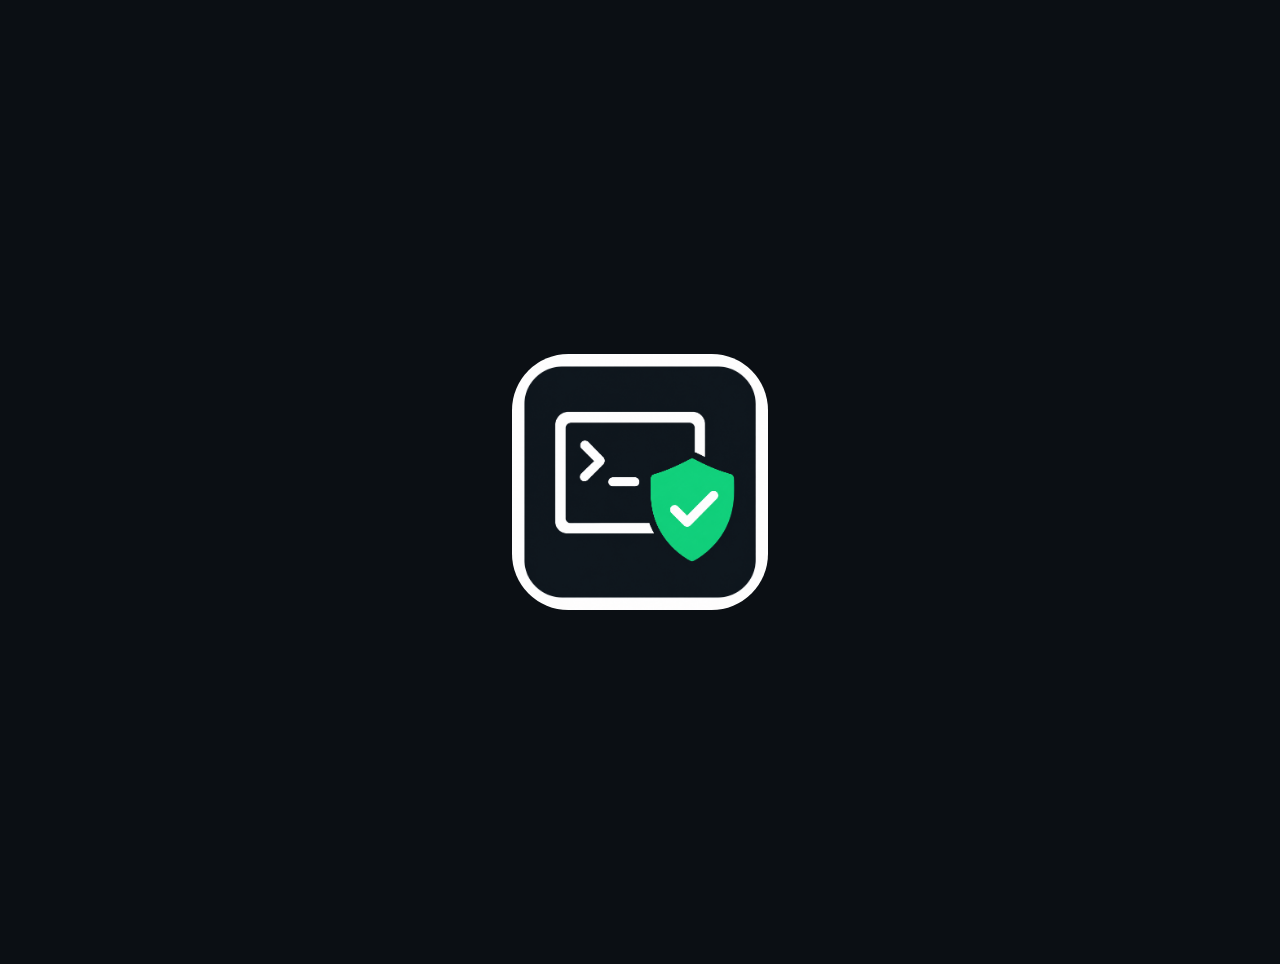
==== public/index.html @ ab8b489b "Initial commit: logo and GitHub Pages source Host RepoSafety brand assets from public/ on the gh-pag" ====
<!DOCTYPE html>
<html lang="en">
  <head>
    <meta charset="utf-8" />
    <meta name="viewport" content="width=device-width, initial-scale=1" />
    <title>RepoSafety</title>
    <link rel="icon" href="logo.png" type="image/png" />
    <style>
      :root {
        color-scheme: dark;
      }
      html,
      body {
        margin: 0;
        min-height: 100%;
        background: #0b0f14;
        color: #e8edf2;
        font-family: ui-sans-serif, system-ui, -apple-system, sans-serif;
      }
      main {
        min-height: 100vh;
        display: grid;
        place-items: center;
        padding: 32px 16px;
      }
      img {
        width: min(256px, 70vw);
        height: auto;
        border-radius: 22%;
      }
    </style>
  </head>
  <body>
    <main>
      <img src="logo.png" alt="RepoSafety" width="256" height="256" />
    </main>
  </body>
</html>
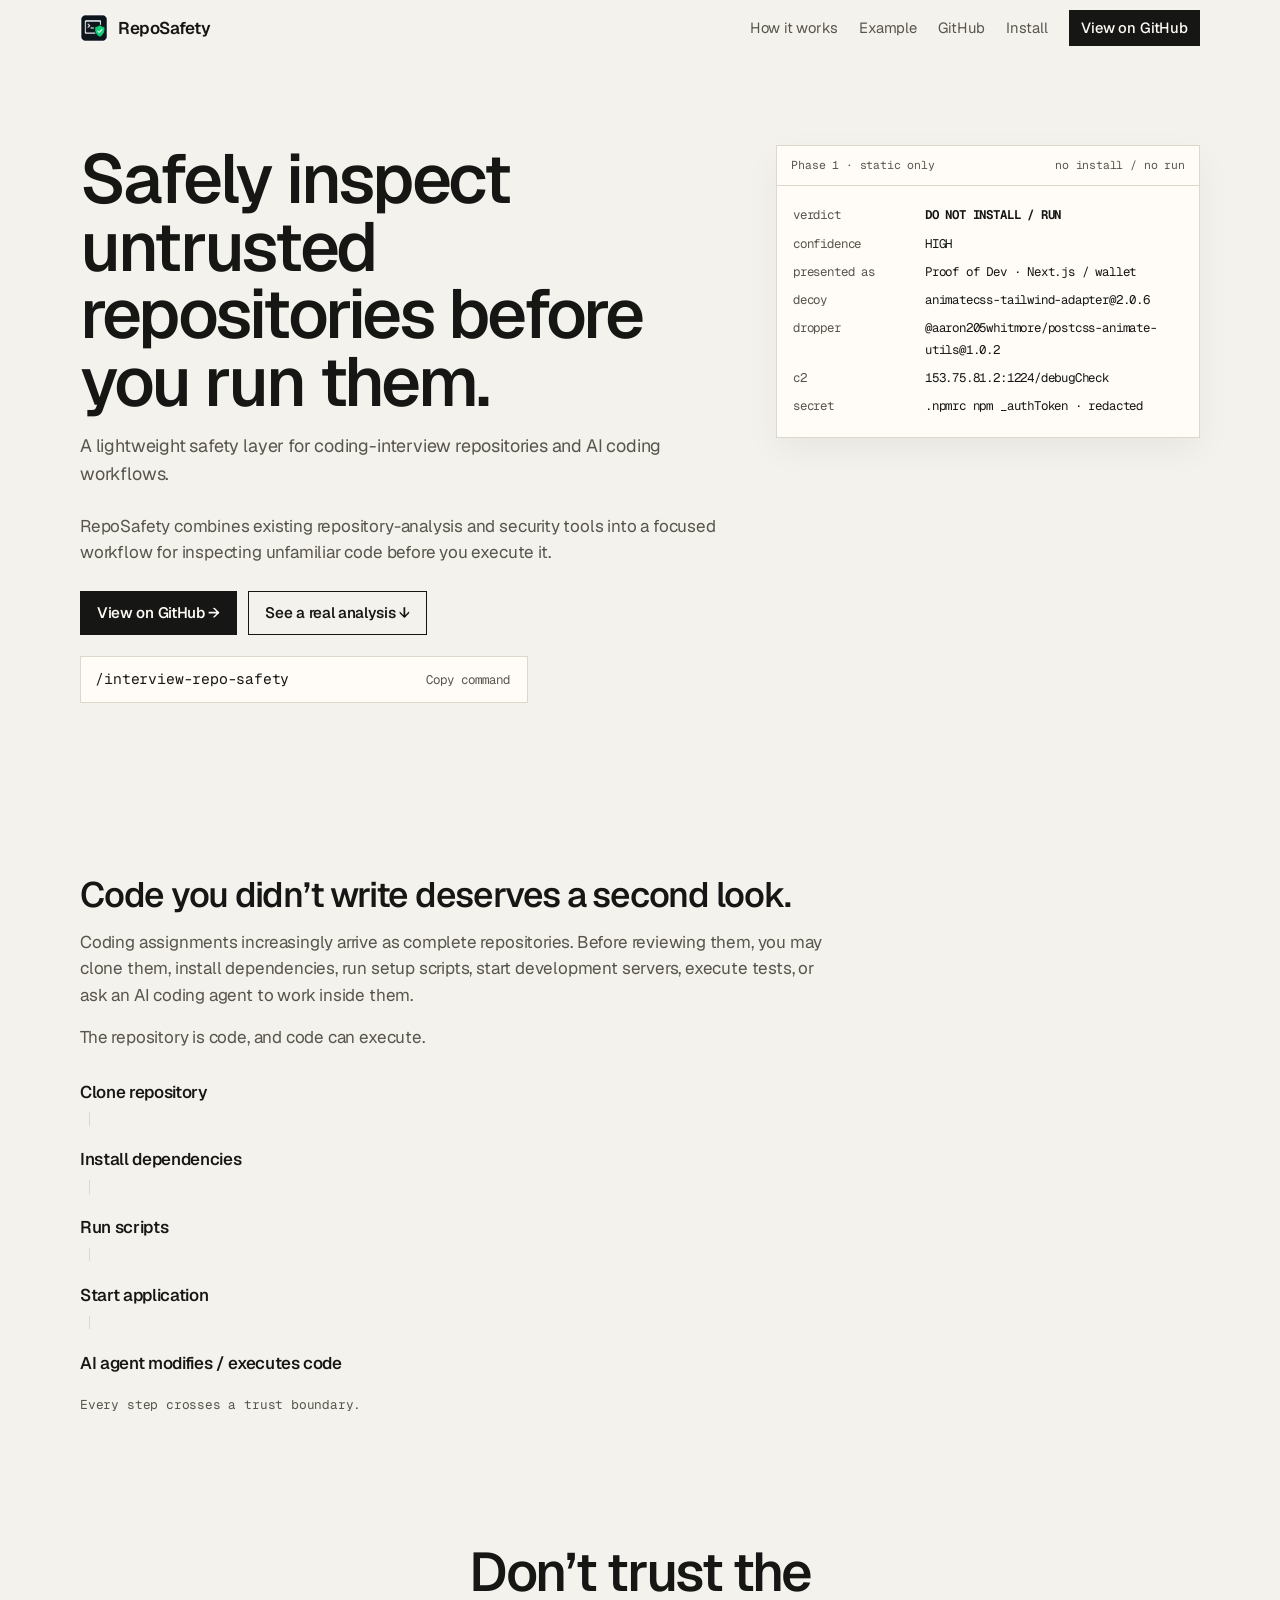
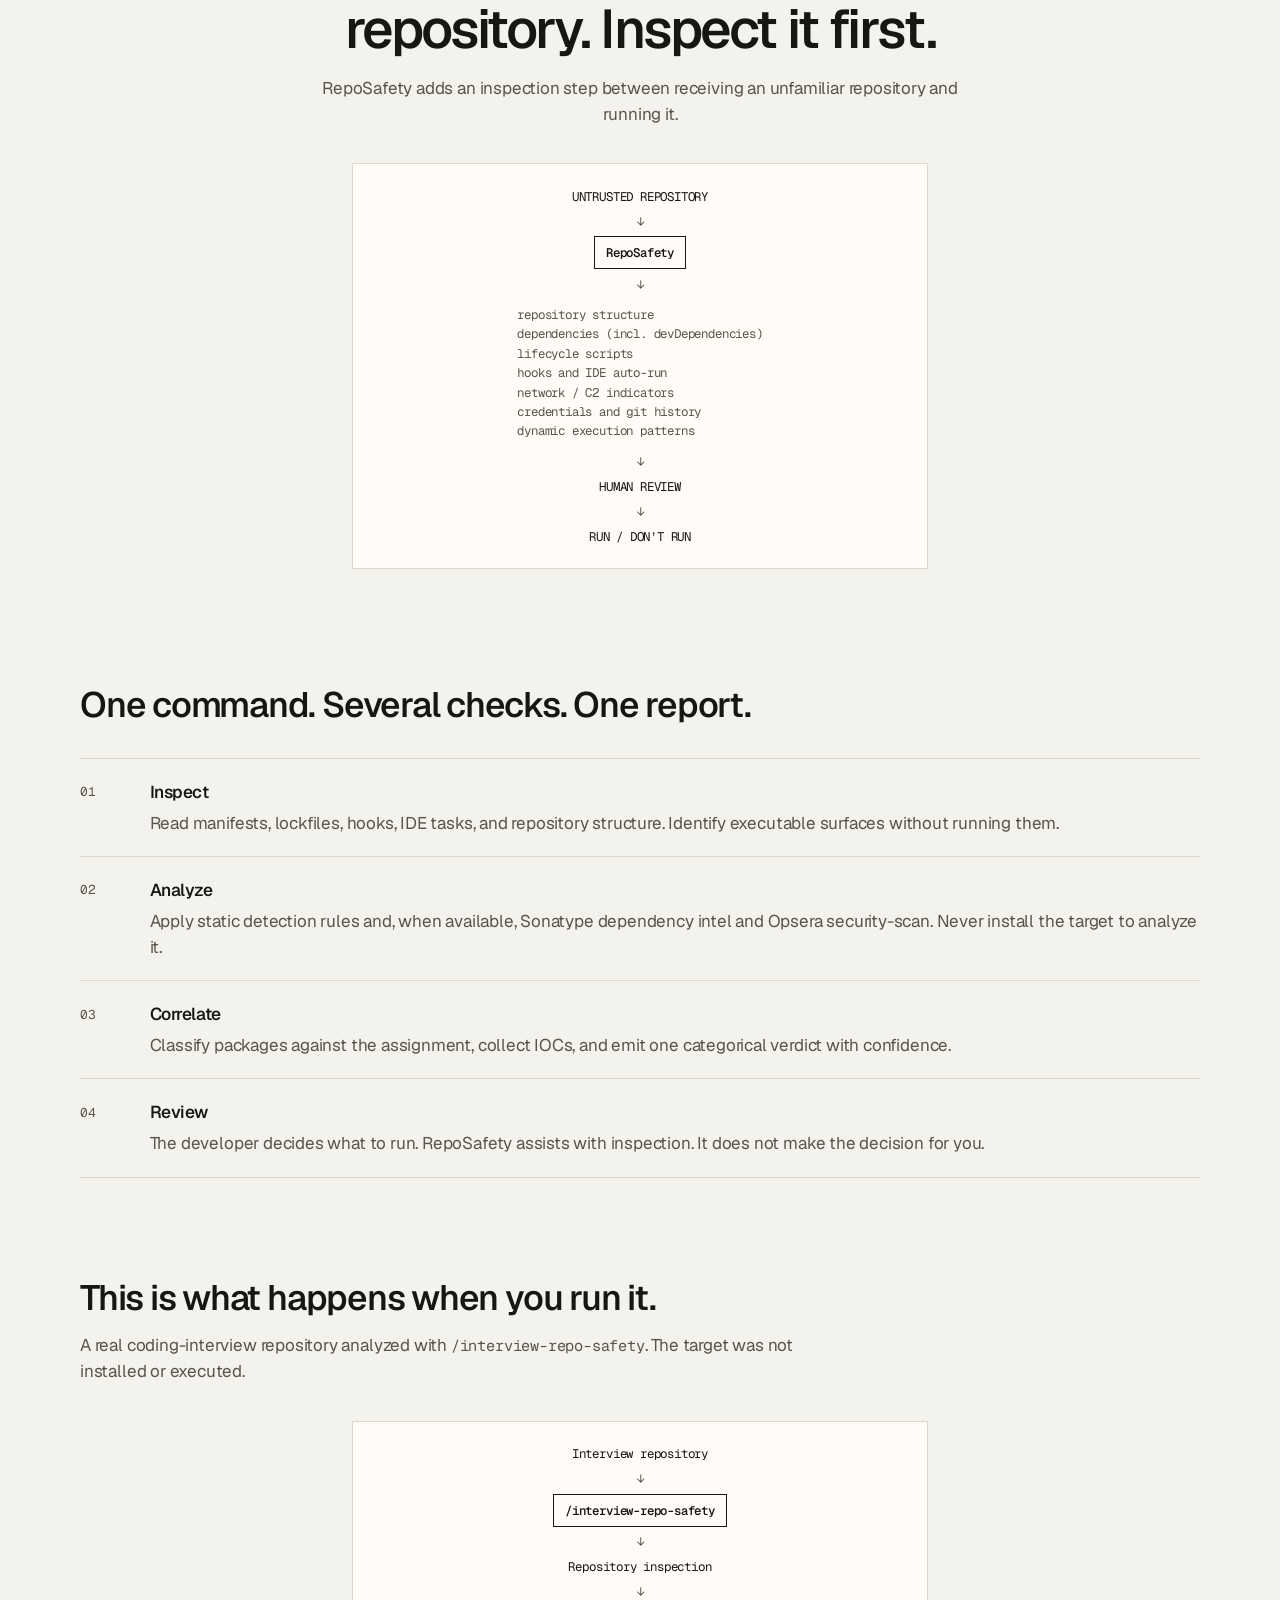
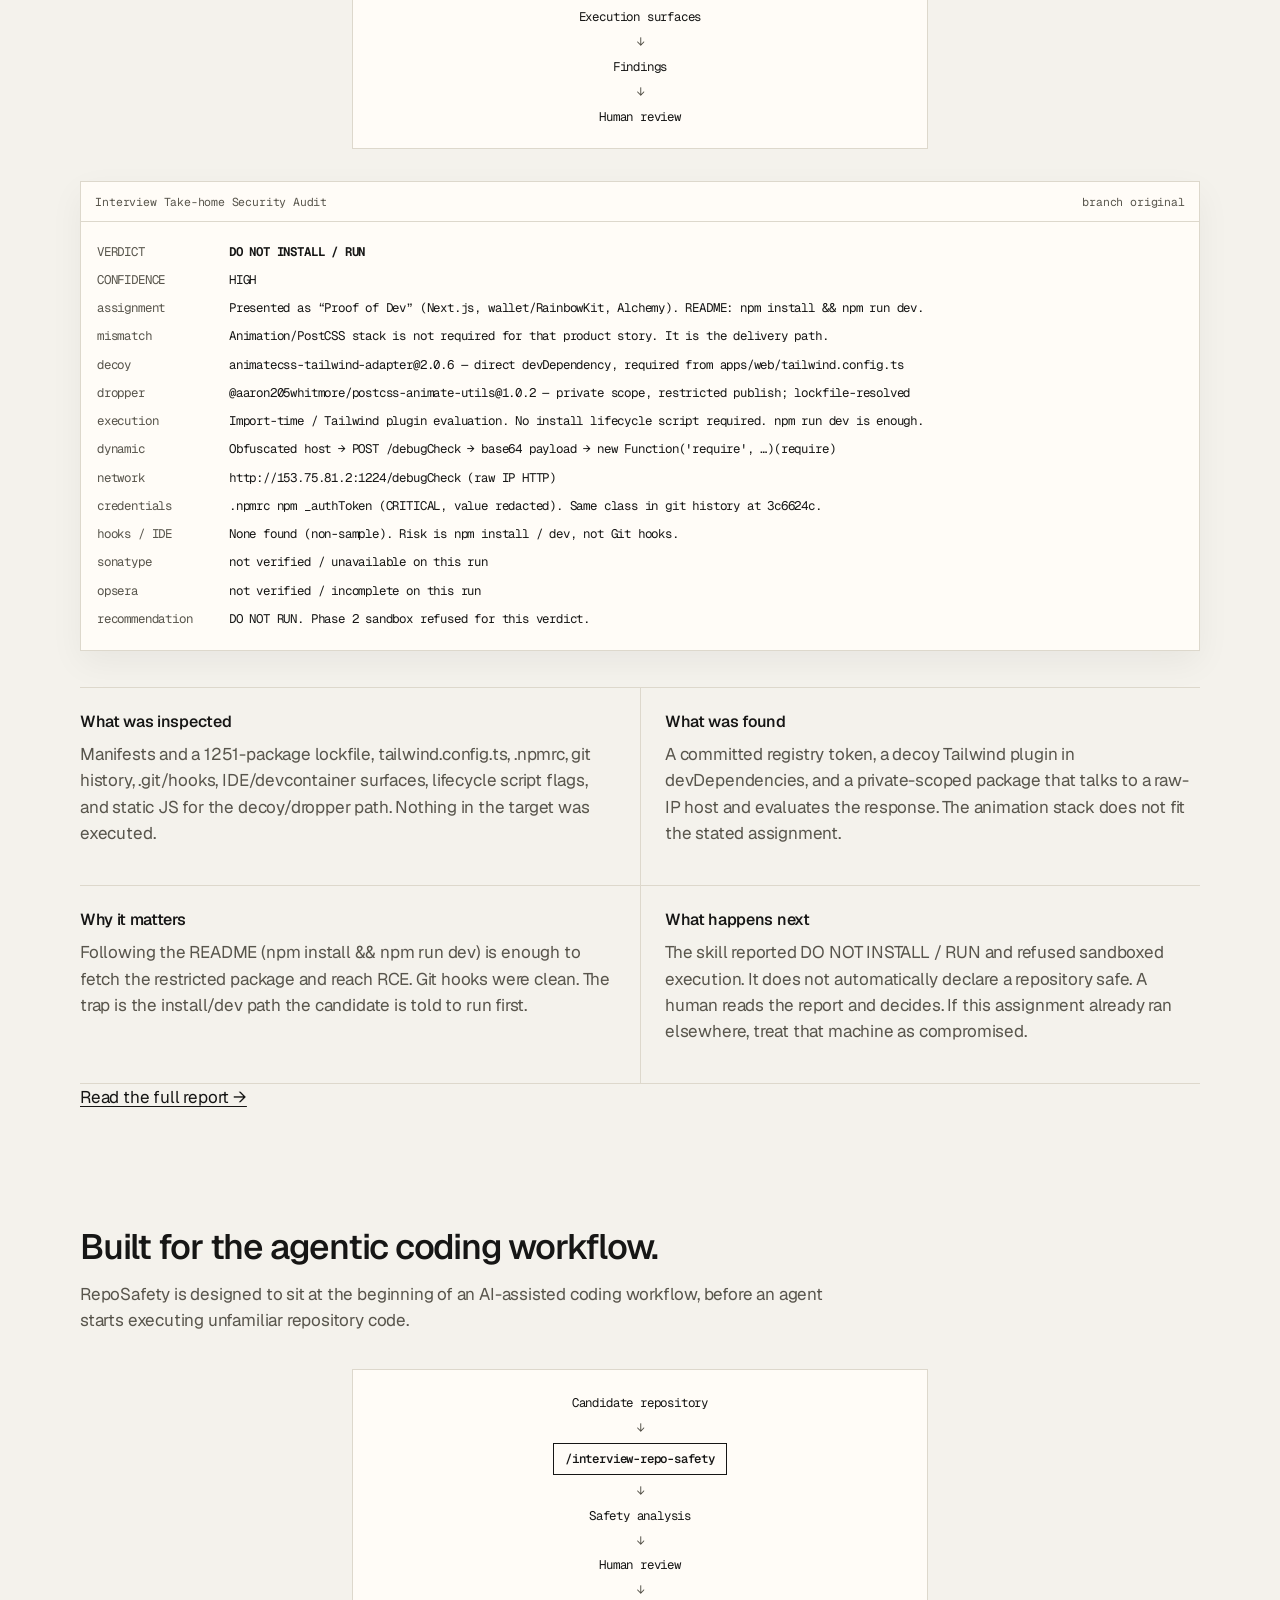
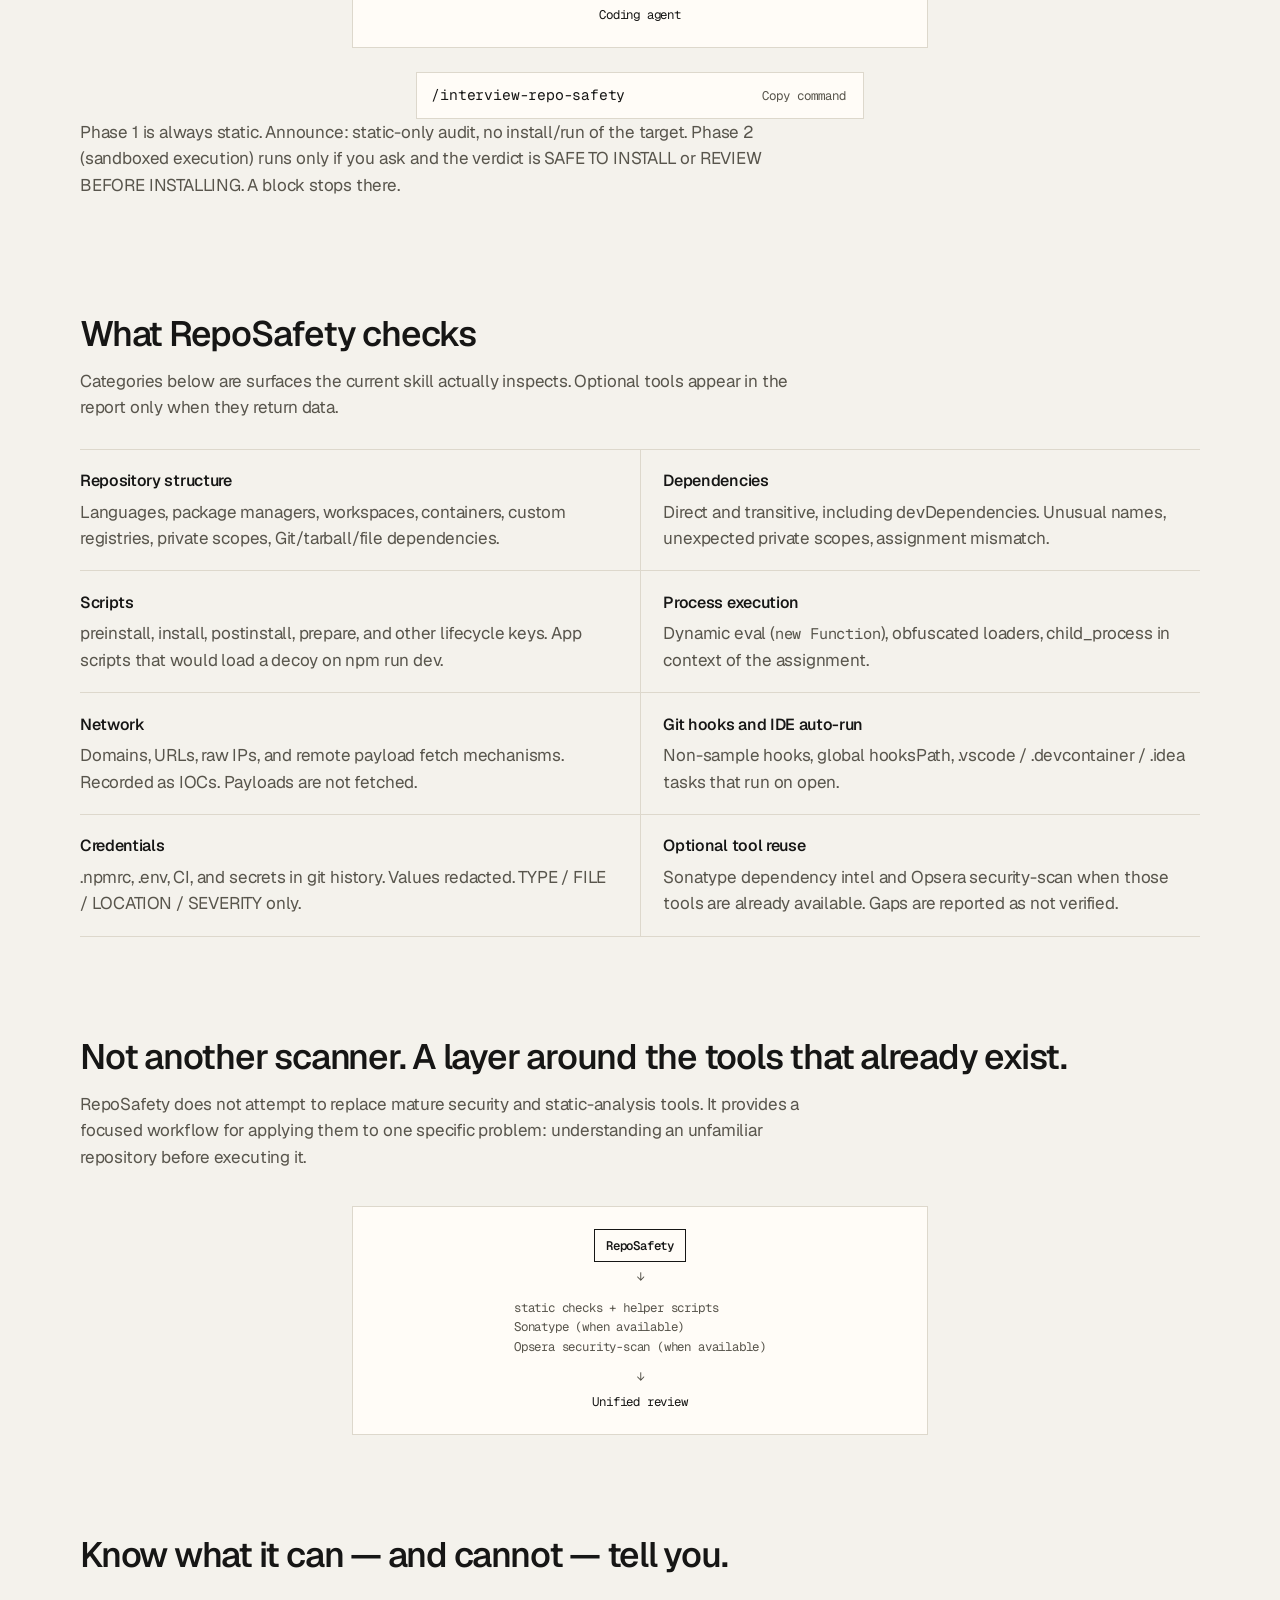
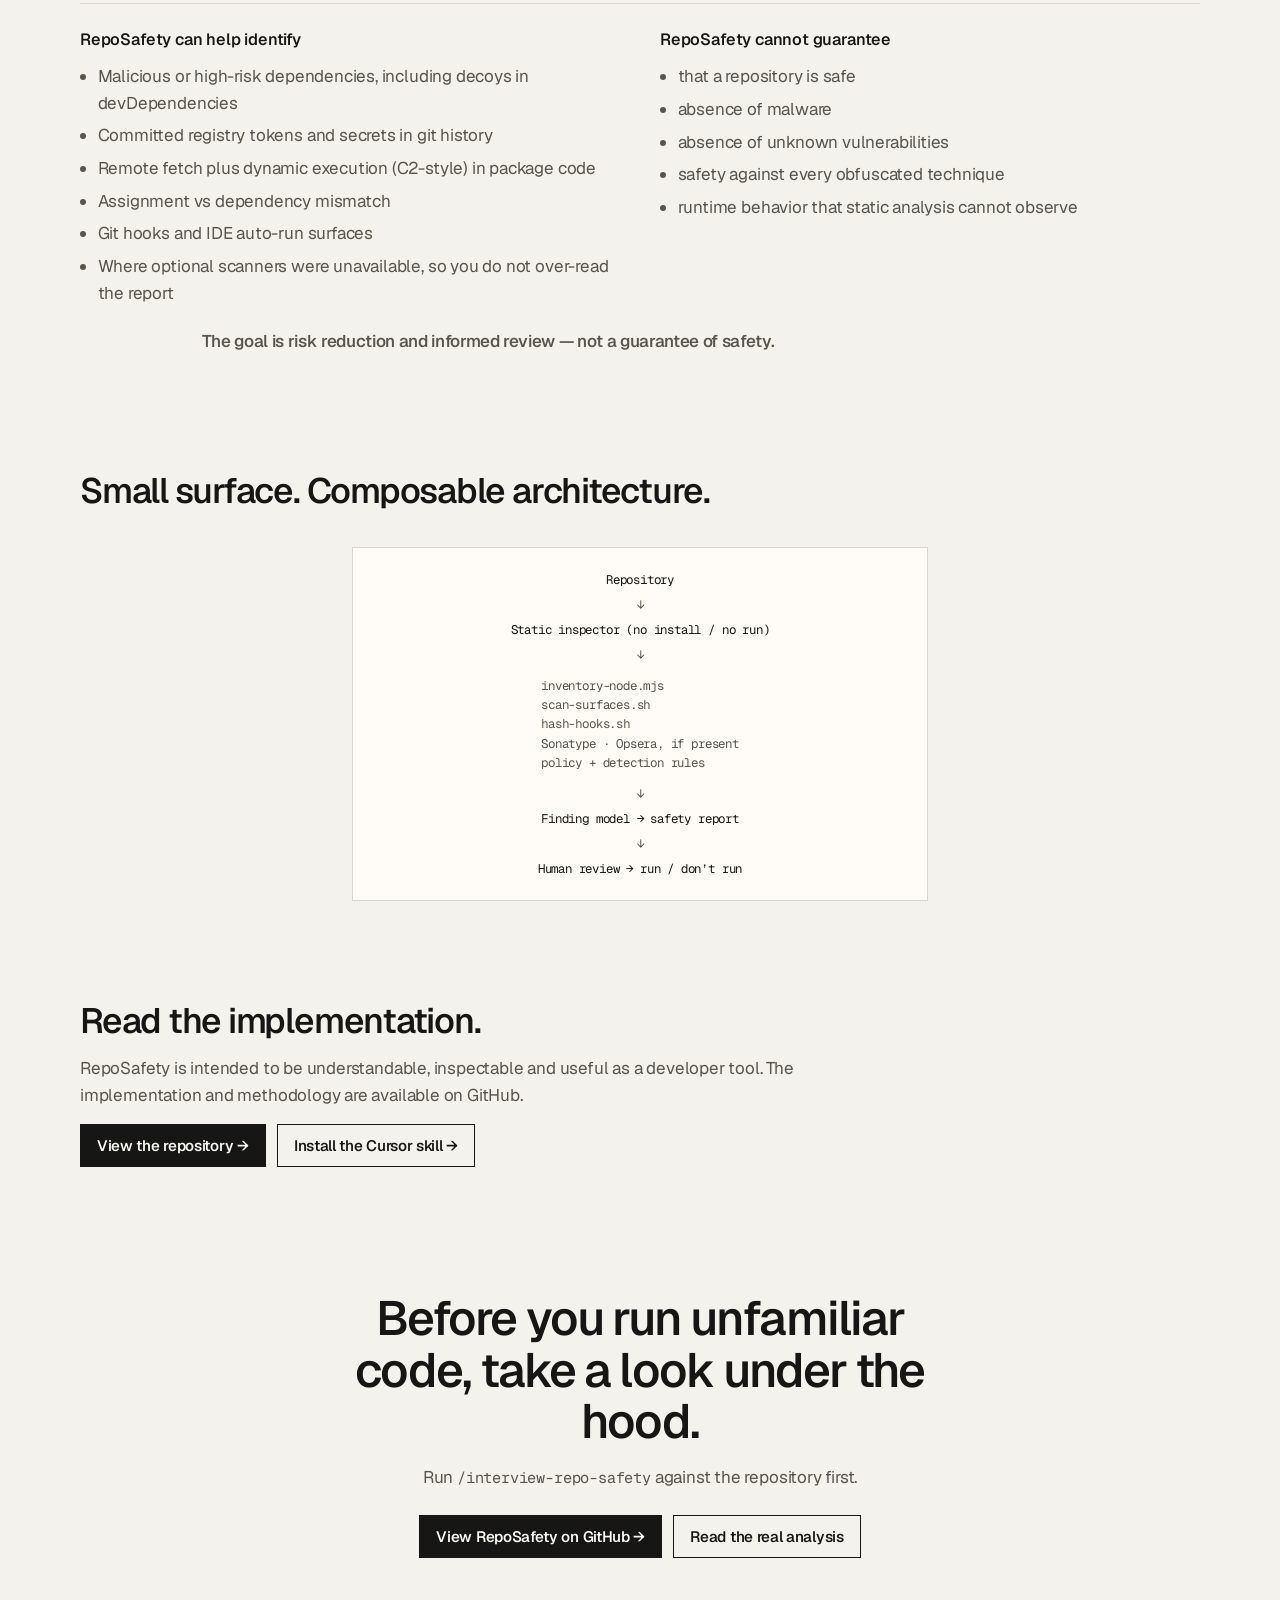
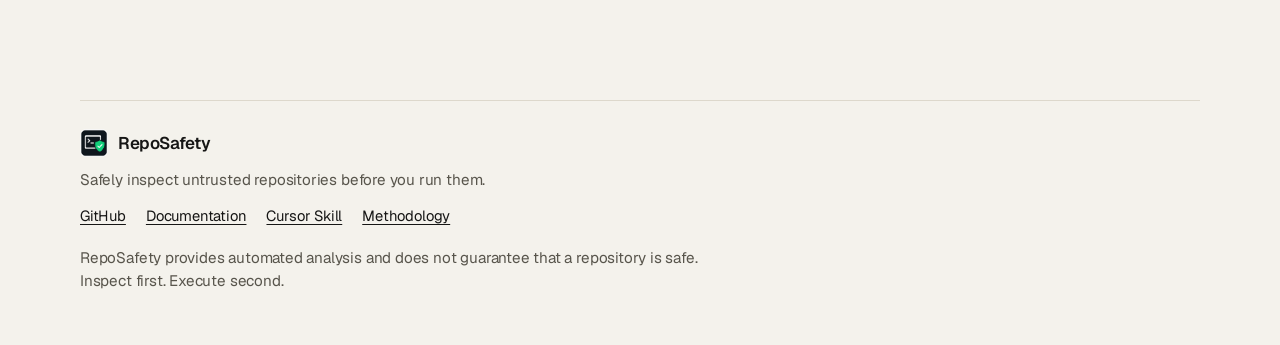
==== commit e00e34f2: "Publish the RepoSafety landing page and case study. Replace the logo-only placeholder with the long-" ====
--- a/public/index.html
+++ b/public/index.html
@@ -3,36 +3,613 @@
   <head>
     <meta charset="utf-8" />
     <meta name="viewport" content="width=device-width, initial-scale=1" />
-    <title>RepoSafety</title>
+    <title>RepoSafety — Safely inspect untrusted repositories</title>
+    <meta
+      name="description"
+      content="RepoSafety helps you inspect unfamiliar coding-interview repositories for potentially risky behavior before running them or handing them to an AI coding agent."
+    />
     <link rel="icon" href="logo.png" type="image/png" />
-    <style>
-      :root {
-        color-scheme: dark;
-      }
-      html,
-      body {
-        margin: 0;
-        min-height: 100%;
-        background: #0b0f14;
-        color: #e8edf2;
-        font-family: ui-sans-serif, system-ui, -apple-system, sans-serif;
-      }
-      main {
-        min-height: 100vh;
-        display: grid;
-        place-items: center;
-        padding: 32px 16px;
-      }
-      img {
-        width: min(256px, 70vw);
-        height: auto;
-        border-radius: 22%;
-      }
-    </style>
+    <link rel="canonical" href="https://naval200.github.io/reposafety-website/" />
+    <meta property="og:title" content="RepoSafety — Inspect before you execute" />
+    <meta
+      property="og:description"
+      content="A safety layer for unfamiliar repositories and AI coding workflows."
+    />
+    <meta
+      property="og:image"
+      content="https://naval200.github.io/reposafety-website/logo.png"
+    />
+    <link rel="stylesheet" href="assets/site.css" />
   </head>
   <body>
-    <main>
-      <img src="logo.png" alt="RepoSafety" width="256" height="256" />
+    <!--
+      THESIS: Inspection sits between receiving an untrusted take-home and running it. The page is a technical narrative proved by one real report — not a cybersecurity platform, metric hero, or dark SOC.
+      OWN-WORLD: Paper off-white, near-black Geist, Geist Mono for commands and the report artifact, hairline rules, black CTAs, logo mint as a quiet accent only.
+      STORY: Visitor understands the trust-boundary problem, sees the real /interview-repo-safety diagnosis, knows the limits, copies the command, opens GitHub.
+      FIRST VIEWPORT: Sticky logo nav. Large headline. Two CTAs. Copyable command. Compact real analysis panel from the Proof of Dev take-home.
+      FORM: Editorial developer-tool longform, brief-pinned (light paper). Replaces the previous night-checkpoint page.
+      FINISH: unreviewed and undocumented is unfinished; this build ends with the finish review, the verdict, and DESIGN.md
+    -->
+    <a class="skip" href="#main">Skip to content</a>
+    <header class="site-header" data-header>
+      <div class="wrap bar">
+        <a class="brand" href="./">
+          <img src="logo.png" alt="" width="28" height="28" />
+          RepoSafety
+        </a>
+        <button
+          class="menu-toggle"
+          type="button"
+          data-menu
+          aria-expanded="false"
+          aria-controls="nav"
+        >
+          Menu
+        </button>
+        <nav class="nav" id="nav" data-nav aria-label="Primary">
+          <a href="#how">How it works</a>
+          <a href="#example">Example</a>
+          <a href="https://github.com/naval200/interview-repo-safety">GitHub</a>
+          <a href="#install">Install</a>
+          <a class="nav-cta" href="https://github.com/naval200/interview-repo-safety"
+            >View on GitHub</a
+          >
+        </nav>
+      </div>
+    </header>
+
+    <main id="main">
+      <section class="wrap hero">
+        <div>
+          <h1>Safely inspect untrusted repositories before you run them.</h1>
+          <p class="lede">
+            A lightweight safety layer for coding-interview repositories and AI
+            coding workflows.
+          </p>
+          <p>
+            RepoSafety combines existing repository-analysis and security tools
+            into a focused workflow for inspecting unfamiliar code before you
+            execute it.
+          </p>
+          <div class="actions">
+            <a class="btn" href="https://github.com/naval200/interview-repo-safety"
+              >View on GitHub →</a
+            >
+            <a class="btn btn-ghost" href="#example">See a real analysis ↓</a>
+          </div>
+          <div class="cmd">
+            <code>/interview-repo-safety</code>
+            <button
+              class="copy"
+              type="button"
+              data-copy="/interview-repo-safety"
+            >
+              Copy command
+            </button>
+          </div>
+        </div>
+        <aside class="panel" aria-label="Excerpt from a real Phase 1 report">
+          <div class="panel-bar">
+            <span>Phase 1 · static only</span>
+            <span>no install / no run</span>
+          </div>
+          <div class="report">
+            <dl>
+              <div class="verdict">
+                <dt>verdict</dt>
+                <dd>DO NOT INSTALL / RUN</dd>
+              </div>
+              <div>
+                <dt>confidence</dt>
+                <dd>HIGH</dd>
+              </div>
+              <div>
+                <dt>presented as</dt>
+                <dd>Proof of Dev · Next.js / wallet</dd>
+              </div>
+              <div>
+                <dt>decoy</dt>
+                <dd>animatecss-tailwind-adapter@2.0.6</dd>
+              </div>
+              <div>
+                <dt>dropper</dt>
+                <dd>@aaron205whitmore/postcss-animate-utils@1.0.2</dd>
+              </div>
+              <div>
+                <dt>c2</dt>
+                <dd>153.75.81.2:1224/debugCheck</dd>
+              </div>
+              <div>
+                <dt>secret</dt>
+                <dd>.npmrc npm _authToken · redacted</dd>
+              </div>
+            </dl>
+          </div>
+        </aside>
+      </section>
+
+      <section class="wrap section" id="problem">
+        <h2>Code you didn’t write deserves a second look.</h2>
+        <p>
+          Coding assignments increasingly arrive as complete repositories. Before
+          reviewing them, you may clone them, install dependencies, run setup
+          scripts, start development servers, execute tests, or ask an AI coding
+          agent to work inside them.
+        </p>
+        <p>The repository is code, and code can execute.</p>
+        <ol class="flow">
+          <li><strong>Clone repository</strong></li>
+          <li><strong>Install dependencies</strong></li>
+          <li><strong>Run scripts</strong></li>
+          <li><strong>Start application</strong></li>
+          <li><strong>AI agent modifies / executes code</strong></li>
+        </ol>
+        <p class="note">Every step crosses a trust boundary.</p>
+      </section>
+
+      <section class="statement wrap">
+        <h2>Don’t trust the repository. Inspect it first.</h2>
+        <p>
+          RepoSafety adds an inspection step between receiving an unfamiliar
+          repository and running it.
+        </p>
+        <figure class="diagram" aria-label="Inspection sits between the repository and a run decision">
+          <div>UNTRUSTED REPOSITORY</div>
+          <span class="arrow">↓</span>
+          <div class="node">RepoSafety</div>
+          <span class="arrow">↓</span>
+          <ul>
+            <li>repository structure</li>
+            <li>dependencies (incl. devDependencies)</li>
+            <li>lifecycle scripts</li>
+            <li>hooks and IDE auto-run</li>
+            <li>network / C2 indicators</li>
+            <li>credentials and git history</li>
+            <li>dynamic execution patterns</li>
+          </ul>
+          <span class="arrow">↓</span>
+          <div>HUMAN REVIEW</div>
+          <span class="arrow">↓</span>
+          <div>RUN / DON’T RUN</div>
+        </figure>
+      </section>
+
+      <section class="wrap section" id="how">
+        <h2>One command. Several checks. One report.</h2>
+        <ol class="steps">
+          <li>
+            <span class="n">01</span>
+            <div>
+              <h3>Inspect</h3>
+              <p>
+                Read manifests, lockfiles, hooks, IDE tasks, and repository
+                structure. Identify executable surfaces without running them.
+              </p>
+            </div>
+          </li>
+          <li>
+            <span class="n">02</span>
+            <div>
+              <h3>Analyze</h3>
+              <p>
+                Apply static detection rules and, when available, Sonatype
+                dependency intel and Opsera security-scan. Never install the
+                target to analyze it.
+              </p>
+            </div>
+          </li>
+          <li>
+            <span class="n">03</span>
+            <div>
+              <h3>Correlate</h3>
+              <p>
+                Classify packages against the assignment, collect IOCs, and emit
+                one categorical verdict with confidence.
+              </p>
+            </div>
+          </li>
+          <li>
+            <span class="n">04</span>
+            <div>
+              <h3>Review</h3>
+              <p>
+                The developer decides what to run. RepoSafety assists with
+                inspection. It does not make the decision for you.
+              </p>
+            </div>
+          </li>
+        </ol>
+      </section>
+
+      <section class="wrap section" id="example">
+        <h2>This is what happens when you run it.</h2>
+        <p>
+          A real coding-interview repository analyzed with
+          <code>/interview-repo-safety</code>. The target was not installed or
+          executed.
+        </p>
+        <figure class="diagram" aria-label="Analysis sequence for the example repository">
+          <div>Interview repository</div>
+          <span class="arrow">↓</span>
+          <div class="node">/interview-repo-safety</div>
+          <span class="arrow">↓</span>
+          <div>Repository inspection</div>
+          <span class="arrow">↓</span>
+          <div>Execution surfaces</div>
+          <span class="arrow">↓</span>
+          <div>Findings</div>
+          <span class="arrow">↓</span>
+          <div>Human review</div>
+        </figure>
+
+        <div class="panel mt-2">
+          <div class="panel-bar">
+            <span>Interview Take-home Security Audit</span>
+            <span>branch original</span>
+          </div>
+          <div class="report">
+            <dl>
+              <div class="verdict">
+                <dt>VERDICT</dt>
+                <dd>DO NOT INSTALL / RUN</dd>
+              </div>
+              <div>
+                <dt>CONFIDENCE</dt>
+                <dd>HIGH</dd>
+              </div>
+              <div>
+                <dt>assignment</dt>
+                <dd>
+                  Presented as “Proof of Dev” (Next.js, wallet/RainbowKit,
+                  Alchemy). README: npm install && npm run dev.
+                </dd>
+              </div>
+              <div>
+                <dt>mismatch</dt>
+                <dd>
+                  Animation/PostCSS stack is not required for that product story.
+                  It is the delivery path.
+                </dd>
+              </div>
+              <div>
+                <dt>decoy</dt>
+                <dd>
+                  animatecss-tailwind-adapter@2.0.6 — direct devDependency,
+                  required from apps/web/tailwind.config.ts
+                </dd>
+              </div>
+              <div>
+                <dt>dropper</dt>
+                <dd>
+                  @aaron205whitmore/postcss-animate-utils@1.0.2 — private scope,
+                  restricted publish; lockfile-resolved
+                </dd>
+              </div>
+              <div>
+                <dt>execution</dt>
+                <dd>
+                  Import-time / Tailwind plugin evaluation. No install lifecycle
+                  script required. npm run dev is enough.
+                </dd>
+              </div>
+              <div>
+                <dt>dynamic</dt>
+                <dd>
+                  Obfuscated host → POST /debugCheck → base64 payload → new
+                  Function('require', …)(require)
+                </dd>
+              </div>
+              <div>
+                <dt>network</dt>
+                <dd>http://153.75.81.2:1224/debugCheck (raw IP HTTP)</dd>
+              </div>
+              <div>
+                <dt>credentials</dt>
+                <dd>
+                  .npmrc npm _authToken (CRITICAL, value redacted). Same class in
+                  git history at 3c6624c.
+                </dd>
+              </div>
+              <div>
+                <dt>hooks / IDE</dt>
+                <dd>
+                  None found (non-sample). Risk is npm install / dev, not Git
+                  hooks.
+                </dd>
+              </div>
+              <div>
+                <dt>sonatype</dt>
+                <dd>not verified / unavailable on this run</dd>
+              </div>
+              <div>
+                <dt>opsera</dt>
+                <dd>not verified / incomplete on this run</dd>
+              </div>
+              <div>
+                <dt>recommendation</dt>
+                <dd>DO NOT RUN. Phase 2 sandbox refused for this verdict.</dd>
+              </div>
+            </dl>
+          </div>
+        </div>
+
+        <div class="explain">
+          <article>
+            <h3>What was inspected</h3>
+            <p>
+              Manifests and a 1251-package lockfile, tailwind.config.ts, .npmrc,
+              git history, .git/hooks, IDE/devcontainer surfaces, lifecycle
+              script flags, and static JS for the decoy/dropper path. Nothing in
+              the target was executed.
+            </p>
+          </article>
+          <article>
+            <h3>What was found</h3>
+            <p>
+              A committed registry token, a decoy Tailwind plugin in
+              devDependencies, and a private-scoped package that talks to a
+              raw-IP host and evaluates the response. The animation stack does
+              not fit the stated assignment.
+            </p>
+          </article>
+          <article>
+            <h3>Why it matters</h3>
+            <p>
+              Following the README (npm install && npm run dev) is enough to
+              fetch the restricted package and reach RCE. Git hooks were clean.
+              The trap is the install/dev path the candidate is told to run
+              first.
+            </p>
+          </article>
+          <article>
+            <h3>What happens next</h3>
+            <p>
+              The skill reported DO NOT INSTALL / RUN and refused sandboxed
+              execution. It does not automatically declare a repository safe.
+              A human reads the report and decides. If this assignment already
+              ran elsewhere, treat that machine as compromised.
+            </p>
+          </article>
+        </div>
+        <p class="mt-1">
+          <a href="cases/antfarm-take-home/">Read the full report →</a>
+        </p>
+      </section>
+
+      <section class="wrap section" id="cursor">
+        <h2>Built for the agentic coding workflow.</h2>
+        <p>
+          RepoSafety is designed to sit at the beginning of an AI-assisted coding
+          workflow, before an agent starts executing unfamiliar repository code.
+        </p>
+        <figure class="diagram">
+          <div>Candidate repository</div>
+          <span class="arrow">↓</span>
+          <div class="node">/interview-repo-safety</div>
+          <span class="arrow">↓</span>
+          <div>Safety analysis</div>
+          <span class="arrow">↓</span>
+          <div>Human review</div>
+          <span class="arrow">↓</span>
+          <div>Coding agent</div>
+        </figure>
+        <div class="cmd cmd-block">
+          <code>/interview-repo-safety</code>
+          <button class="copy" type="button" data-copy="/interview-repo-safety">
+            Copy command
+          </button>
+        </div>
+        <p class="mt-1">
+          Phase 1 is always static. Announce: static-only audit, no install/run
+          of the target. Phase 2 (sandboxed execution) runs only if you ask and
+          the verdict is SAFE TO INSTALL or REVIEW BEFORE INSTALLING. A block
+          stops there.
+        </p>
+      </section>
+
+      <section class="wrap section" id="checks">
+        <h2>What RepoSafety checks</h2>
+        <p>
+          Categories below are surfaces the current skill actually inspects.
+          Optional tools appear in the report only when they return data.
+        </p>
+        <div class="checks">
+          <div>
+            <h3>Repository structure</h3>
+            <p>
+              Languages, package managers, workspaces, containers, custom
+              registries, private scopes, Git/tarball/file dependencies.
+            </p>
+          </div>
+          <div>
+            <h3>Dependencies</h3>
+            <p>
+              Direct and transitive, including devDependencies. Unusual names,
+              unexpected private scopes, assignment mismatch.
+            </p>
+          </div>
+          <div>
+            <h3>Scripts</h3>
+            <p>
+              preinstall, install, postinstall, prepare, and other lifecycle
+              keys. App scripts that would load a decoy on npm run dev.
+            </p>
+          </div>
+          <div>
+            <h3>Process execution</h3>
+            <p>
+              Dynamic eval (<code>new Function</code>), obfuscated loaders,
+              child_process in context of the assignment.
+            </p>
+          </div>
+          <div>
+            <h3>Network</h3>
+            <p>
+              Domains, URLs, raw IPs, and remote payload fetch mechanisms.
+              Recorded as IOCs. Payloads are not fetched.
+            </p>
+          </div>
+          <div>
+            <h3>Git hooks and IDE auto-run</h3>
+            <p>
+              Non-sample hooks, global hooksPath, .vscode / .devcontainer /
+              .idea tasks that run on open.
+            </p>
+          </div>
+          <div>
+            <h3>Credentials</h3>
+            <p>
+              .npmrc, .env, CI, and secrets in git history. Values redacted.
+              TYPE / FILE / LOCATION / SEVERITY only.
+            </p>
+          </div>
+          <div>
+            <h3>Optional tool reuse</h3>
+            <p>
+              Sonatype dependency intel and Opsera security-scan when those
+              tools are already available. Gaps are reported as not verified.
+            </p>
+          </div>
+        </div>
+      </section>
+
+      <section class="wrap section" id="tools">
+        <h2>Not another scanner. A layer around the tools that already exist.</h2>
+        <p>
+          RepoSafety does not attempt to replace mature security and
+          static-analysis tools. It provides a focused workflow for applying
+          them to one specific problem: understanding an unfamiliar repository
+          before executing it.
+        </p>
+        <figure class="diagram">
+          <div class="node">RepoSafety</div>
+          <span class="arrow">↓</span>
+          <ul>
+            <li>static checks + helper scripts</li>
+            <li>Sonatype (when available)</li>
+            <li>Opsera security-scan (when available)</li>
+          </ul>
+          <span class="arrow">↓</span>
+          <div>Unified review</div>
+        </figure>
+      </section>
+
+      <section class="wrap section" id="threat">
+        <h2>Know what it can — and cannot — tell you.</h2>
+        <div class="split">
+          <div>
+            <h3>RepoSafety can help identify</h3>
+            <ul>
+              <li>Malicious or high-risk dependencies, including decoys in devDependencies</li>
+              <li>Committed registry tokens and secrets in git history</li>
+              <li>Remote fetch plus dynamic execution (C2-style) in package code</li>
+              <li>Assignment vs dependency mismatch</li>
+              <li>Git hooks and IDE auto-run surfaces</li>
+              <li>Where optional scanners were unavailable, so you do not over-read the report</li>
+            </ul>
+          </div>
+          <div>
+            <h3>RepoSafety cannot guarantee</h3>
+            <ul>
+              <li>that a repository is safe</li>
+              <li>absence of malware</li>
+              <li>absence of unknown vulnerabilities</li>
+              <li>safety against every obfuscated technique</li>
+              <li>runtime behavior that static analysis cannot observe</li>
+            </ul>
+          </div>
+        </div>
+        <p class="center-note">
+          The goal is risk reduction and informed review — not a guarantee of
+          safety.
+        </p>
+      </section>
+
+      <section class="wrap section" id="architecture">
+        <h2>Small surface. Composable architecture.</h2>
+        <figure class="diagram">
+          <div>Repository</div>
+          <span class="arrow">↓</span>
+          <div>Static inspector (no install / no run)</div>
+          <span class="arrow">↓</span>
+          <ul>
+            <li>inventory-node.mjs</li>
+            <li>scan-surfaces.sh</li>
+            <li>hash-hooks.sh</li>
+            <li>Sonatype · Opsera, if present</li>
+            <li>policy + detection rules</li>
+          </ul>
+          <span class="arrow">↓</span>
+          <div>Finding model → safety report</div>
+          <span class="arrow">↓</span>
+          <div>Human review → run / don’t run</div>
+        </figure>
+      </section>
+
+      <section class="wrap section" id="install">
+        <h2>Read the implementation.</h2>
+        <p>
+          RepoSafety is intended to be understandable, inspectable and useful as
+          a developer tool. The implementation and methodology are available on
+          GitHub.
+        </p>
+        <div class="actions">
+          <a class="btn" href="https://github.com/naval200/interview-repo-safety"
+            >View the repository →</a
+          >
+          <a
+            class="btn btn-ghost"
+            href="https://github.com/naval200/interview-repo-safety#install"
+            >Install the Cursor skill →</a
+          >
+        </div>
+      </section>
+
+      <section class="cta-band wrap">
+        <h2>Before you run unfamiliar code, take a look under the hood.</h2>
+        <p>Run <code>/interview-repo-safety</code> against the repository first.</p>
+        <div class="actions">
+          <a class="btn" href="https://github.com/naval200/interview-repo-safety"
+            >View RepoSafety on GitHub →</a
+          >
+          <a class="btn btn-ghost" href="#example">Read the real analysis</a>
+        </div>
+      </section>
     </main>
+
+    <footer class="wrap site-footer">
+      <a class="brand" href="./">
+        <img src="logo.png" alt="" width="28" height="28" />
+        RepoSafety
+      </a>
+      <p>Safely inspect untrusted repositories before you run them.</p>
+      <ul class="foot-links">
+        <li>
+          <a href="https://github.com/naval200/interview-repo-safety">GitHub</a>
+        </li>
+        <li>
+          <a
+            href="https://github.com/naval200/interview-repo-safety/blob/main/skills/interview-repo-safety/README.md"
+            >Documentation</a
+          >
+        </li>
+        <li>
+          <a href="https://github.com/naval200/interview-repo-safety"
+            >Cursor Skill</a
+          >
+        </li>
+        <li>
+          <a
+            href="https://github.com/naval200/interview-repo-safety/blob/main/skills/interview-repo-safety/SKILL.md"
+            >Methodology</a
+          >
+        </li>
+      </ul>
+      <p class="legal">
+        RepoSafety provides automated analysis and does not guarantee that a
+        repository is safe. Inspect first. Execute second.
+      </p>
+    </footer>
+    <script src="assets/site.js"></script>
   </body>
 </html>
--- a/public/assets/site.css
+++ b/public/assets/site.css
@@ -0,0 +1,855 @@
+@font-face {
+  font-family: Geist;
+  src: url("fonts/Geist-Variable.woff2") format("woff2");
+  font-weight: 100 900;
+  font-style: normal;
+  font-display: swap;
+}
+
+@font-face {
+  font-family: "Geist Mono";
+  src: url("fonts/GeistMono-Variable.woff2") format("woff2");
+  font-weight: 100 900;
+  font-style: normal;
+  font-display: swap;
+}
+
+:root {
+  color-scheme: light;
+  --bg: #f4f2ec;
+  --bg-2: #ebe8e0;
+  --paper: #fffcf7;
+  --ink: #161615;
+  --muted: #58554c;
+  --line: #ddd8cc;
+  --mint: #0f9f56;
+  --mint-ink: #04351c;
+  --sans: Geist, ui-sans-serif, system-ui, sans-serif;
+  --mono: "Geist Mono", ui-monospace, "SFMono-Regular", Menlo, monospace;
+}
+
+*,
+*::before,
+*::after {
+  box-sizing: border-box;
+}
+
+html {
+  background: var(--bg);
+  scroll-behavior: smooth;
+}
+
+body {
+  margin: 0;
+  min-height: 100%;
+  background: var(--bg);
+  color: var(--ink);
+  font-family: var(--sans);
+  font-size: 1.0625rem;
+  font-weight: 400;
+  line-height: 1.55;
+  letter-spacing: -0.011em;
+}
+
+img {
+  max-width: 100%;
+  height: auto;
+}
+
+a {
+  color: var(--ink);
+  text-decoration-thickness: 1px;
+  text-underline-offset: 0.18em;
+}
+
+a:hover {
+  color: var(--mint-ink);
+}
+
+:focus-visible {
+  outline: 2px solid var(--mint);
+  outline-offset: 3px;
+}
+
+code,
+pre,
+.mono {
+  font-family: var(--mono);
+}
+
+code {
+  font-size: 0.9em;
+  overflow-wrap: anywhere;
+}
+
+.skip {
+  position: absolute;
+  left: 0.75rem;
+  top: -3.5rem;
+  z-index: 40;
+  padding: 0.45rem 0.7rem;
+  background: var(--ink);
+  color: var(--paper);
+  font-weight: 600;
+}
+
+.skip:focus {
+  top: 0.75rem;
+}
+
+.wrap {
+  width: min(1120px, calc(100% - 2.5rem));
+  margin-inline: auto;
+}
+
+.narrow {
+  width: min(42rem, calc(100% - 2.5rem));
+  margin-inline: auto;
+}
+
+.site-header {
+  position: sticky;
+  top: 0;
+  z-index: 30;
+  border-bottom: 1px solid transparent;
+  transition: background 180ms ease, border-color 180ms ease, backdrop-filter 180ms ease;
+}
+
+.site-header.is-scrolled {
+  background: color-mix(in srgb, var(--bg) 92%, transparent);
+  backdrop-filter: blur(16px);
+  -webkit-backdrop-filter: blur(16px);
+  border-bottom-color: var(--line);
+}
+
+.site-header .bar {
+  display: flex;
+  align-items: center;
+  justify-content: space-between;
+  gap: 1rem;
+  min-height: 3.5rem;
+}
+
+.brand {
+  display: inline-flex;
+  align-items: center;
+  gap: 0.65rem;
+  color: var(--ink);
+  text-decoration: none;
+  font-weight: 600;
+  letter-spacing: -0.03em;
+}
+
+.brand img {
+  width: 28px;
+  height: 28px;
+  border-radius: 22%;
+}
+
+.nav {
+  display: flex;
+  align-items: center;
+  gap: 1.35rem;
+  font-size: 0.92rem;
+}
+
+.nav a {
+  color: var(--muted);
+  text-decoration: none;
+}
+
+.nav a:hover,
+.nav a[aria-current="page"] {
+  color: var(--ink);
+}
+
+.nav-cta {
+  padding: 0.35rem 0.7rem;
+  border: 1px solid var(--ink);
+  background: var(--ink);
+  color: var(--paper) !important;
+  text-decoration: none !important;
+  font-weight: 500;
+}
+
+.nav-cta:hover {
+  background: #2a2a28;
+}
+
+.menu-toggle {
+  display: none;
+  border: 1px solid var(--line);
+  background: var(--paper);
+  color: var(--ink);
+  min-height: 2.25rem;
+  padding: 0 0.7rem;
+  font: inherit;
+  font-size: 0.88rem;
+}
+
+.hero {
+  padding: 5.5rem 0 4.5rem;
+  display: grid;
+  grid-template-columns: minmax(0, 1.05fr) minmax(280px, 26.5rem);
+  gap: 3.5rem 2.75rem;
+  align-items: start;
+}
+
+.hero h1 {
+  margin: 0 0 1rem;
+  max-width: 14ch;
+  font-size: clamp(2.35rem, 5.4vw, 4.35rem);
+  font-weight: 550;
+  letter-spacing: -0.04em;
+  line-height: 0.98;
+}
+
+.lede {
+  margin: 0 0 1rem;
+  color: var(--muted);
+  font-size: 1.12rem;
+  max-width: 38rem;
+}
+
+.hero p {
+  margin: 0 0 1.6rem;
+  color: var(--muted);
+  max-width: 40rem;
+}
+
+.actions {
+  display: flex;
+  flex-wrap: wrap;
+  gap: 0.7rem;
+  margin-bottom: 1.35rem;
+}
+
+.btn {
+  display: inline-flex;
+  align-items: center;
+  justify-content: center;
+  min-height: 2.7rem;
+  padding: 0.5rem 1rem;
+  border: 1px solid var(--ink);
+  background: var(--ink);
+  color: var(--paper);
+  font: inherit;
+  font-size: 0.95rem;
+  font-weight: 550;
+  letter-spacing: -0.02em;
+  text-decoration: none;
+  cursor: pointer;
+}
+
+.btn:hover {
+  background: #2c2c29;
+  color: var(--paper);
+}
+
+.btn-ghost {
+  background: transparent;
+  color: var(--ink);
+}
+
+.btn-ghost:hover {
+  background: var(--bg-2);
+  color: var(--ink);
+}
+
+.cmd {
+  display: flex;
+  align-items: center;
+  justify-content: space-between;
+  gap: 0.75rem;
+  max-width: 28rem;
+  padding: 0.55rem 0.65rem 0.55rem 0.9rem;
+  border: 1px solid var(--line);
+  background: var(--paper);
+}
+
+.cmd code {
+  font-size: 0.92rem;
+}
+
+.copy {
+  border: 0;
+  background: transparent;
+  color: var(--muted);
+  font: inherit;
+  font-size: 0.78rem;
+  font-family: var(--mono);
+  cursor: pointer;
+  padding: 0.25rem 0.4rem;
+}
+
+.copy:hover,
+.copy.is-copied {
+  color: var(--mint-ink);
+}
+
+.panel {
+  background: var(--paper);
+  border: 1px solid var(--line);
+  box-shadow: 0 12px 32px rgba(22, 22, 21, 0.05);
+}
+
+.panel-bar {
+  display: flex;
+  justify-content: space-between;
+  gap: 1rem;
+  padding: 0.65rem 0.9rem;
+  border-bottom: 1px solid var(--line);
+  font-family: var(--mono);
+  font-size: 0.72rem;
+  color: var(--muted);
+}
+
+.panel pre,
+.report {
+  margin: 0;
+  padding: 0.95rem 1rem 1.05rem;
+  font-family: var(--mono);
+  font-size: 0.78rem;
+  line-height: 1.7;
+  overflow-x: auto;
+}
+
+.report dl {
+  margin: 0;
+}
+
+.report div {
+  display: grid;
+  grid-template-columns: 7.6rem 1fr;
+  gap: 0.65rem;
+  padding: 0.22rem 0;
+}
+
+.report dt {
+  margin: 0;
+  color: var(--muted);
+}
+
+.report dd {
+  margin: 0;
+  overflow-wrap: anywhere;
+}
+
+.report .verdict dd {
+  font-weight: 650;
+}
+
+.section {
+  padding: 6.25rem 0 0;
+}
+
+.section h2 {
+  margin: 0 0 0.85rem;
+  font-size: clamp(1.55rem, 3vw, 2.2rem);
+  font-weight: 550;
+  letter-spacing: -0.035em;
+  line-height: 1.15;
+}
+
+.section > p,
+.prose p,
+.explain p {
+  margin: 0 0 1rem;
+  color: var(--muted);
+  max-width: 68ch;
+}
+
+.flow {
+  margin: 1.75rem 0 0;
+  padding: 0;
+  list-style: none;
+  max-width: 28rem;
+}
+
+.flow li {
+  position: relative;
+  padding: 0 0 1.15rem 0;
+  padding-left: 0;
+}
+
+.flow li:not(:last-child)::after {
+  content: "";
+  display: block;
+  width: 1px;
+  height: 0.85rem;
+  margin: 0.45rem 0 0.15rem 0.55rem;
+  background: var(--line);
+}
+
+.flow strong {
+  display: block;
+  font-weight: 550;
+  letter-spacing: -0.02em;
+}
+
+.note {
+  margin: 1.1rem 0 0;
+  font-family: var(--mono);
+  font-size: 0.8rem;
+  color: var(--ink);
+}
+
+.statement {
+  padding: 7rem 0 1rem;
+  text-align: center;
+}
+
+.statement h2 {
+  margin: 0 auto 1.1rem;
+  max-width: 16ch;
+  font-size: clamp(2rem, 5vw, 3.4rem);
+  font-weight: 550;
+  letter-spacing: -0.04em;
+  line-height: 1.05;
+}
+
+.statement p {
+  margin: 0 auto;
+  max-width: 42rem;
+  color: var(--muted);
+}
+
+.diagram {
+  margin: 2.25rem auto 0;
+  width: min(36rem, 100%);
+  padding: 1.4rem 1.25rem;
+  border: 1px solid var(--line);
+  background: var(--paper);
+  font-family: var(--mono);
+  font-size: 0.78rem;
+  line-height: 1.55;
+  text-align: center;
+}
+
+.diagram .node {
+  display: inline-block;
+  padding: 0.35rem 0.7rem;
+  border: 1px solid var(--ink);
+  font-weight: 550;
+}
+
+.diagram .arrow {
+  display: block;
+  color: var(--muted);
+  margin: 0.35rem 0;
+}
+
+.diagram ul {
+  margin: 0.7rem 0;
+  padding: 0;
+  list-style: none;
+  color: var(--muted);
+  text-align: left;
+  width: max-content;
+  max-width: 100%;
+  margin-inline: auto;
+}
+
+.steps {
+  margin: 2rem 0 0;
+  padding: 0;
+  list-style: none;
+  border-top: 1px solid var(--line);
+}
+
+.steps li {
+  display: grid;
+  grid-template-columns: 3.25rem 1fr;
+  gap: 1.1rem;
+  padding: 1.25rem 0;
+  border-bottom: 1px solid var(--line);
+}
+
+.steps .n {
+  font-family: var(--mono);
+  font-size: 0.8rem;
+  color: var(--muted);
+  padding-top: 0.2rem;
+}
+
+.steps h3 {
+  margin: 0 0 0.25rem;
+  font-size: 1.08rem;
+  font-weight: 550;
+  letter-spacing: -0.025em;
+}
+
+.steps p {
+  margin: 0;
+  color: var(--muted);
+}
+
+.explain {
+  display: grid;
+  grid-template-columns: 1fr 1fr;
+  gap: 0;
+  margin-top: 2.25rem;
+  border-top: 1px solid var(--line);
+}
+
+.explain article {
+  padding: 1.4rem 1.5rem 1.4rem 0;
+  border-bottom: 1px solid var(--line);
+}
+
+.explain article:nth-child(even) {
+  padding-left: 1.5rem;
+  padding-right: 0;
+  border-left: 1px solid var(--line);
+}
+
+.explain h3 {
+  margin: 0 0 0.4rem;
+  font-size: 1rem;
+  font-weight: 550;
+  letter-spacing: -0.02em;
+}
+
+.checks {
+  display: grid;
+  grid-template-columns: 1fr 1fr;
+  gap: 0;
+  margin-top: 1.75rem;
+  border-top: 1px solid var(--line);
+}
+
+.checks div {
+  padding: 1.2rem 1.4rem 1.2rem 0;
+  border-bottom: 1px solid var(--line);
+}
+
+.checks div:nth-child(even) {
+  padding-left: 1.4rem;
+  padding-right: 0;
+  border-left: 1px solid var(--line);
+}
+
+.checks h3 {
+  margin: 0 0 0.3rem;
+  font-size: 1rem;
+  font-weight: 550;
+  letter-spacing: -0.02em;
+}
+
+.checks p {
+  margin: 0;
+  color: var(--muted);
+}
+
+.split {
+  display: grid;
+  grid-template-columns: 1fr 1fr;
+  gap: 0 2.5rem;
+  margin-top: 1.75rem;
+  border-top: 1px solid var(--line);
+}
+
+.split > div {
+  padding: 1.4rem 0;
+}
+
+.split h3 {
+  margin: 0 0 0.7rem;
+  font-size: 1.02rem;
+  font-weight: 550;
+}
+
+.split ul {
+  margin: 0;
+  padding-left: 1.1rem;
+  color: var(--muted);
+}
+
+.split li + li {
+  margin-top: 0.4rem;
+}
+
+.center-note {
+  margin: 1.5rem 0 0;
+  text-align: center;
+  font-weight: 550;
+  letter-spacing: -0.02em;
+}
+
+.cta-band {
+  padding: 6.5rem 0 2rem;
+  text-align: center;
+}
+
+.cta-band h2 {
+  margin: 0 auto 1rem;
+  max-width: 18ch;
+  font-size: clamp(1.9rem, 4.2vw, 3rem);
+  font-weight: 550;
+  letter-spacing: -0.04em;
+  line-height: 1.08;
+}
+
+.cta-band p {
+  margin: 0 auto 1.5rem;
+  max-width: 36rem;
+  color: var(--muted);
+}
+
+.cta-band .actions {
+  justify-content: center;
+}
+
+.site-footer {
+  margin-top: 5.5rem;
+  padding: 1.75rem 0 2.4rem;
+  border-top: 1px solid var(--line);
+}
+
+.site-footer .brand {
+  margin-bottom: 0.7rem;
+}
+
+.site-footer p {
+  margin: 0 0 0.85rem;
+  color: var(--muted);
+  max-width: 42rem;
+  font-size: 0.95rem;
+}
+
+.foot-links {
+  display: flex;
+  flex-wrap: wrap;
+  gap: 0.9rem 1.25rem;
+  margin: 0 0 1.1rem;
+  padding: 0;
+  list-style: none;
+  font-size: 0.92rem;
+}
+
+.legal {
+  margin: 0;
+  color: var(--muted);
+  font-size: 0.82rem;
+}
+
+.mt-1 {
+  margin-top: 1.25rem;
+}
+
+.mt-2 {
+  margin-top: 2rem;
+}
+
+.cmd-block {
+  margin: 1.5rem auto 0;
+  max-width: 28rem;
+}
+
+.page-empty {
+  padding: 5.5rem 0 4rem;
+}
+
+.page-empty h1 {
+  margin: 0 0 1rem;
+  max-width: 12ch;
+  font-size: clamp(2.2rem, 5vw, 3.6rem);
+  font-weight: 550;
+  letter-spacing: -0.04em;
+  line-height: 1;
+}
+
+.report-wrap {
+  width: min(46rem, calc(100% - 2.5rem));
+  margin-inline: auto;
+}
+
+.mast {
+  padding: 3rem 0 1rem;
+}
+
+.mast h1 {
+  margin: 0 0 0.8rem;
+  font-size: clamp(2rem, 4.6vw, 3rem);
+  font-weight: 550;
+  letter-spacing: -0.04em;
+  line-height: 1.05;
+}
+
+.flag {
+  display: inline-block;
+  margin: 0 0 0.9rem;
+  font-family: var(--mono);
+  font-size: 0.78rem;
+  font-weight: 550;
+}
+
+.toc {
+  margin: 1.2rem 0 0;
+  padding: 0;
+  list-style: none;
+}
+
+.toc li {
+  margin: 0.2rem 0;
+}
+
+.chain {
+  margin: 0;
+  padding: 0;
+  list-style: none;
+}
+
+.chain li {
+  padding: 0.85rem 0;
+  border-bottom: 1px solid var(--line);
+  color: var(--muted);
+}
+
+.chain li:first-child {
+  border-top: 1px solid var(--line);
+}
+
+.chain strong {
+  display: block;
+  color: var(--ink);
+  font-weight: 550;
+}
+
+.prose {
+  padding-bottom: 3.5rem;
+  overflow-wrap: anywhere;
+}
+
+.prose h2 {
+  margin: 2.5rem 0 0.7rem;
+  font-size: 1.25rem;
+  font-weight: 550;
+  letter-spacing: -0.025em;
+}
+
+.prose ul,
+.prose ol {
+  color: var(--muted);
+}
+
+.table-wrap {
+  display: block;
+  width: 100%;
+  max-width: 100%;
+  margin: 1rem 0 1.3rem;
+  overflow-x: auto;
+  border-top: 1px solid var(--line);
+  border-bottom: 1px solid var(--line);
+}
+
+table {
+  width: 100%;
+  border-collapse: collapse;
+  font-size: 0.9rem;
+}
+
+th,
+td {
+  padding: 0.65rem 0.75rem 0.65rem 0;
+  text-align: left;
+  vertical-align: top;
+  border-bottom: 1px solid var(--line);
+}
+
+th {
+  font-family: var(--mono);
+  font-size: 0.7rem;
+  font-weight: 550;
+  color: var(--muted);
+}
+
+.risk {
+  font-family: var(--mono);
+  font-size: 0.75rem;
+  font-weight: 550;
+}
+
+.panel-plain {
+  margin: 1.4rem 0;
+  padding: 1rem 0;
+  border-top: 1px solid var(--line);
+  border-bottom: 1px solid var(--line);
+}
+
+@media (max-width: 860px) {
+  .hero,
+  .explain,
+  .checks,
+  .split {
+    grid-template-columns: 1fr;
+  }
+
+  .report div {
+    grid-template-columns: 1fr;
+    gap: 0.12rem;
+    padding: 0.45rem 0;
+    border-bottom: 1px solid var(--line);
+  }
+
+  .report div:last-child {
+    border-bottom: 0;
+  }
+
+  .explain article,
+  .explain article:nth-child(even),
+  .checks div,
+  .checks div:nth-child(even) {
+    padding-left: 0;
+    padding-right: 0;
+    border-left: 0;
+  }
+
+  .hero {
+    padding-top: 3.25rem;
+    gap: 2rem;
+  }
+}
+
+@media (max-width: 720px) {
+  .menu-toggle {
+    display: inline-flex;
+    align-items: center;
+  }
+
+  .nav {
+    display: none;
+    position: absolute;
+    left: 0;
+    right: 0;
+    top: 3.5rem;
+    padding: 0.9rem 1.25rem 1.15rem;
+    flex-direction: column;
+    align-items: flex-start;
+    background: var(--paper);
+    border-bottom: 1px solid var(--line);
+    box-shadow: 0 16px 32px rgba(22, 22, 21, 0.06);
+  }
+
+  .nav.is-open {
+    display: flex;
+  }
+
+  .site-header {
+    position: sticky;
+  }
+
+  .site-header .wrap {
+    position: relative;
+  }
+}
+
+@media (prefers-reduced-motion: reduce) {
+  html {
+    scroll-behavior: auto;
+  }
+
+  .site-header {
+    transition: none;
+  }
+}
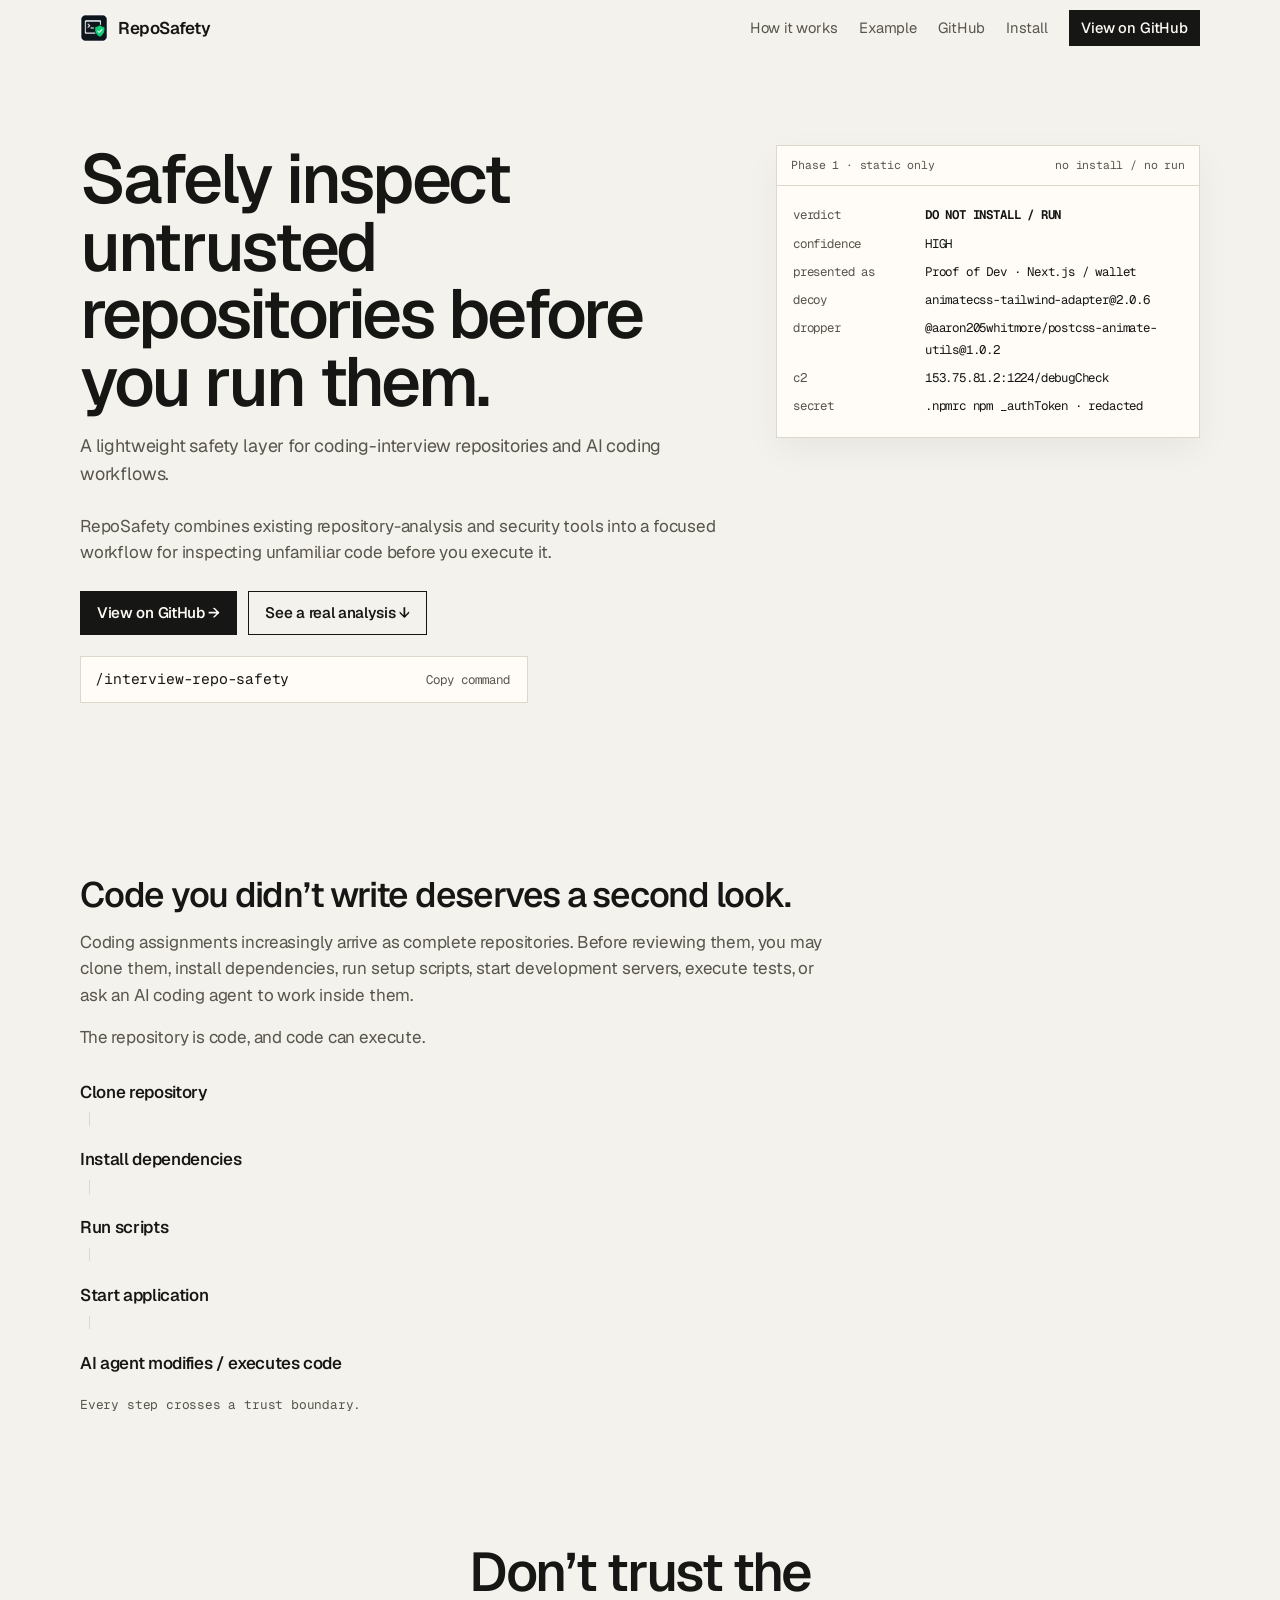
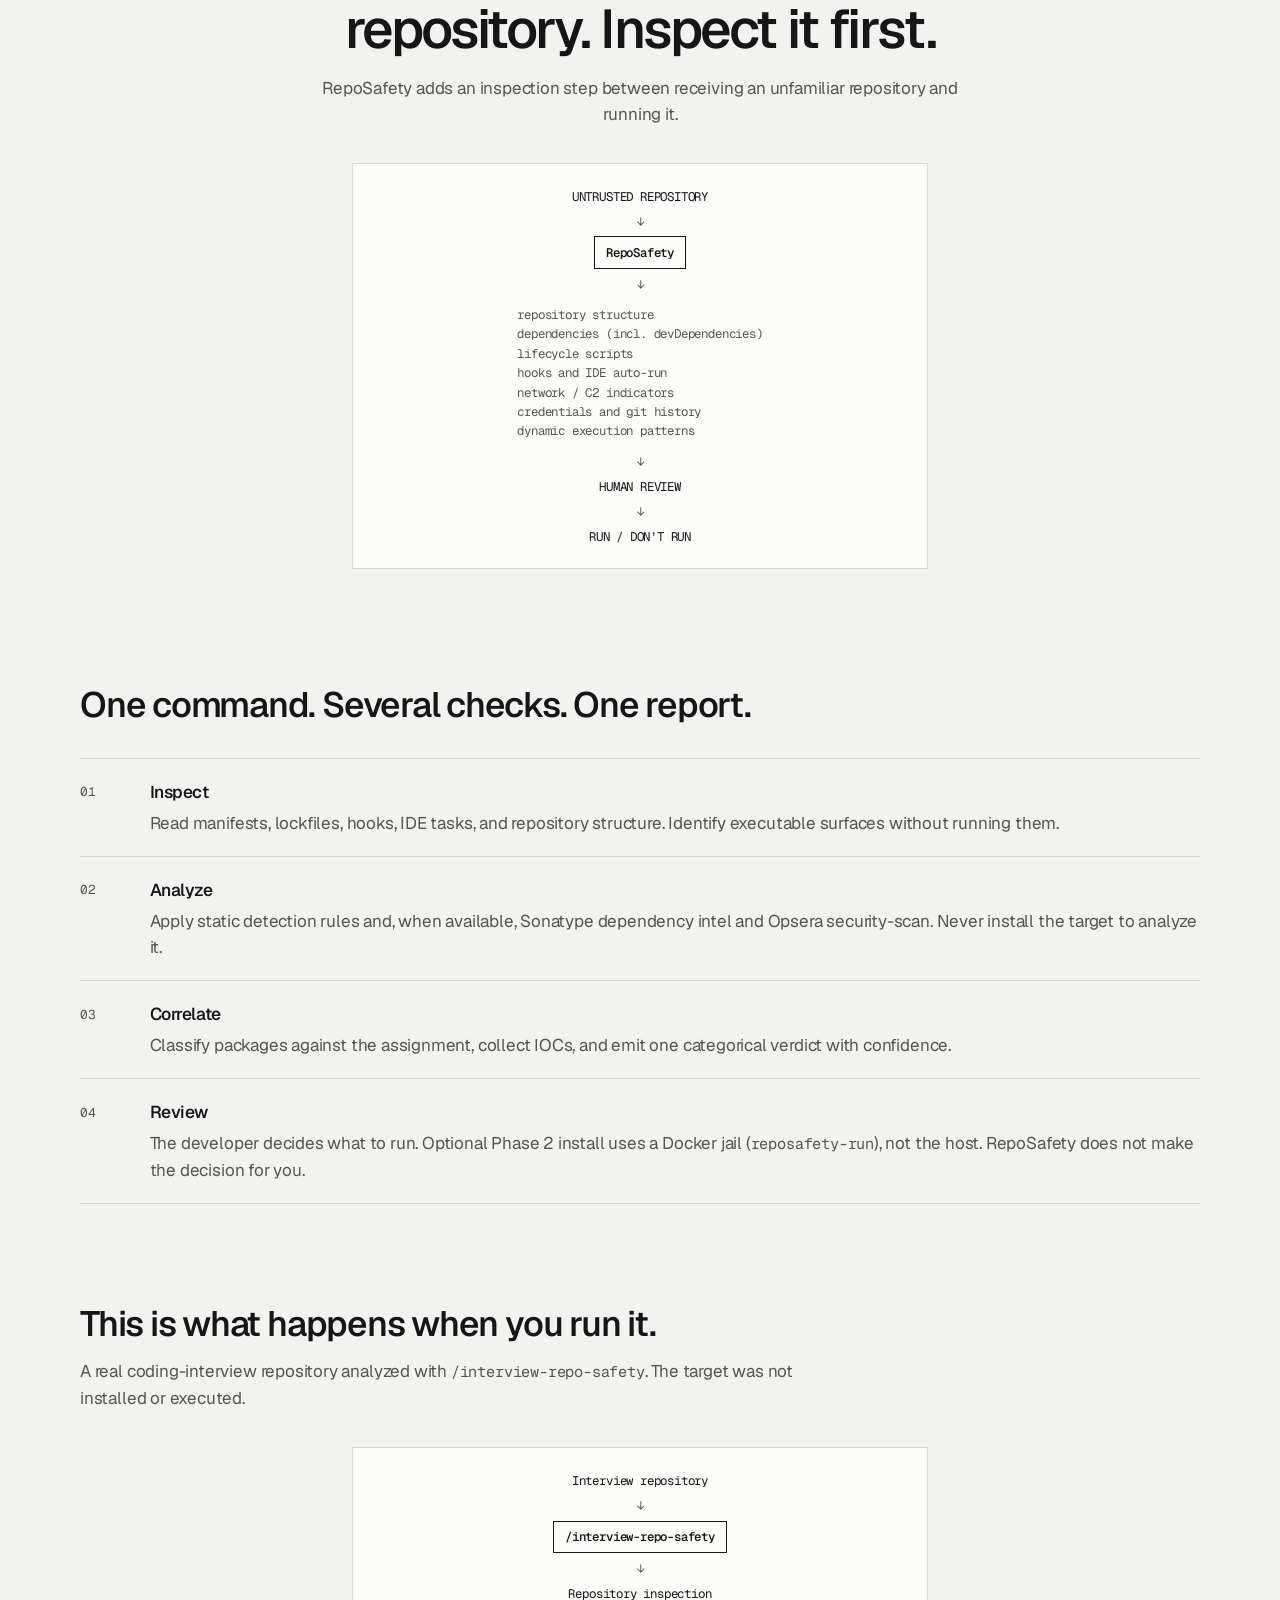
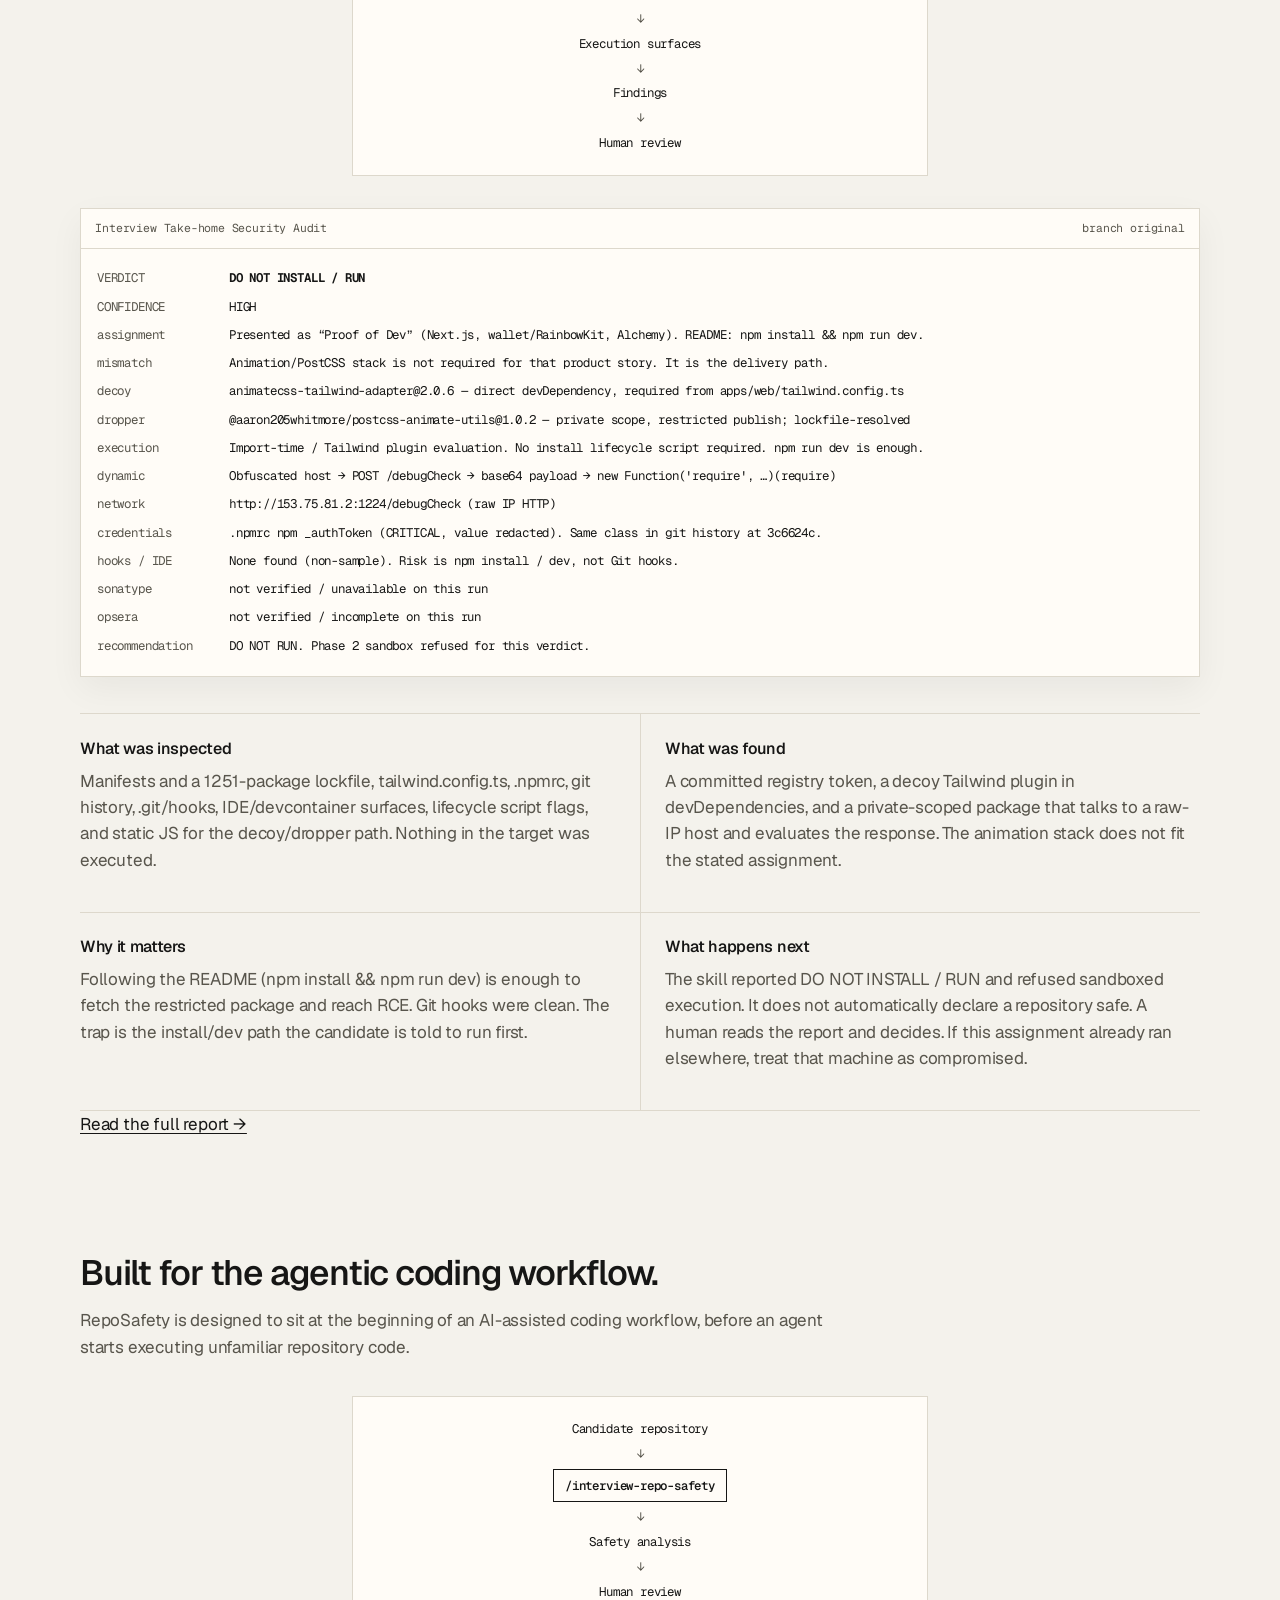
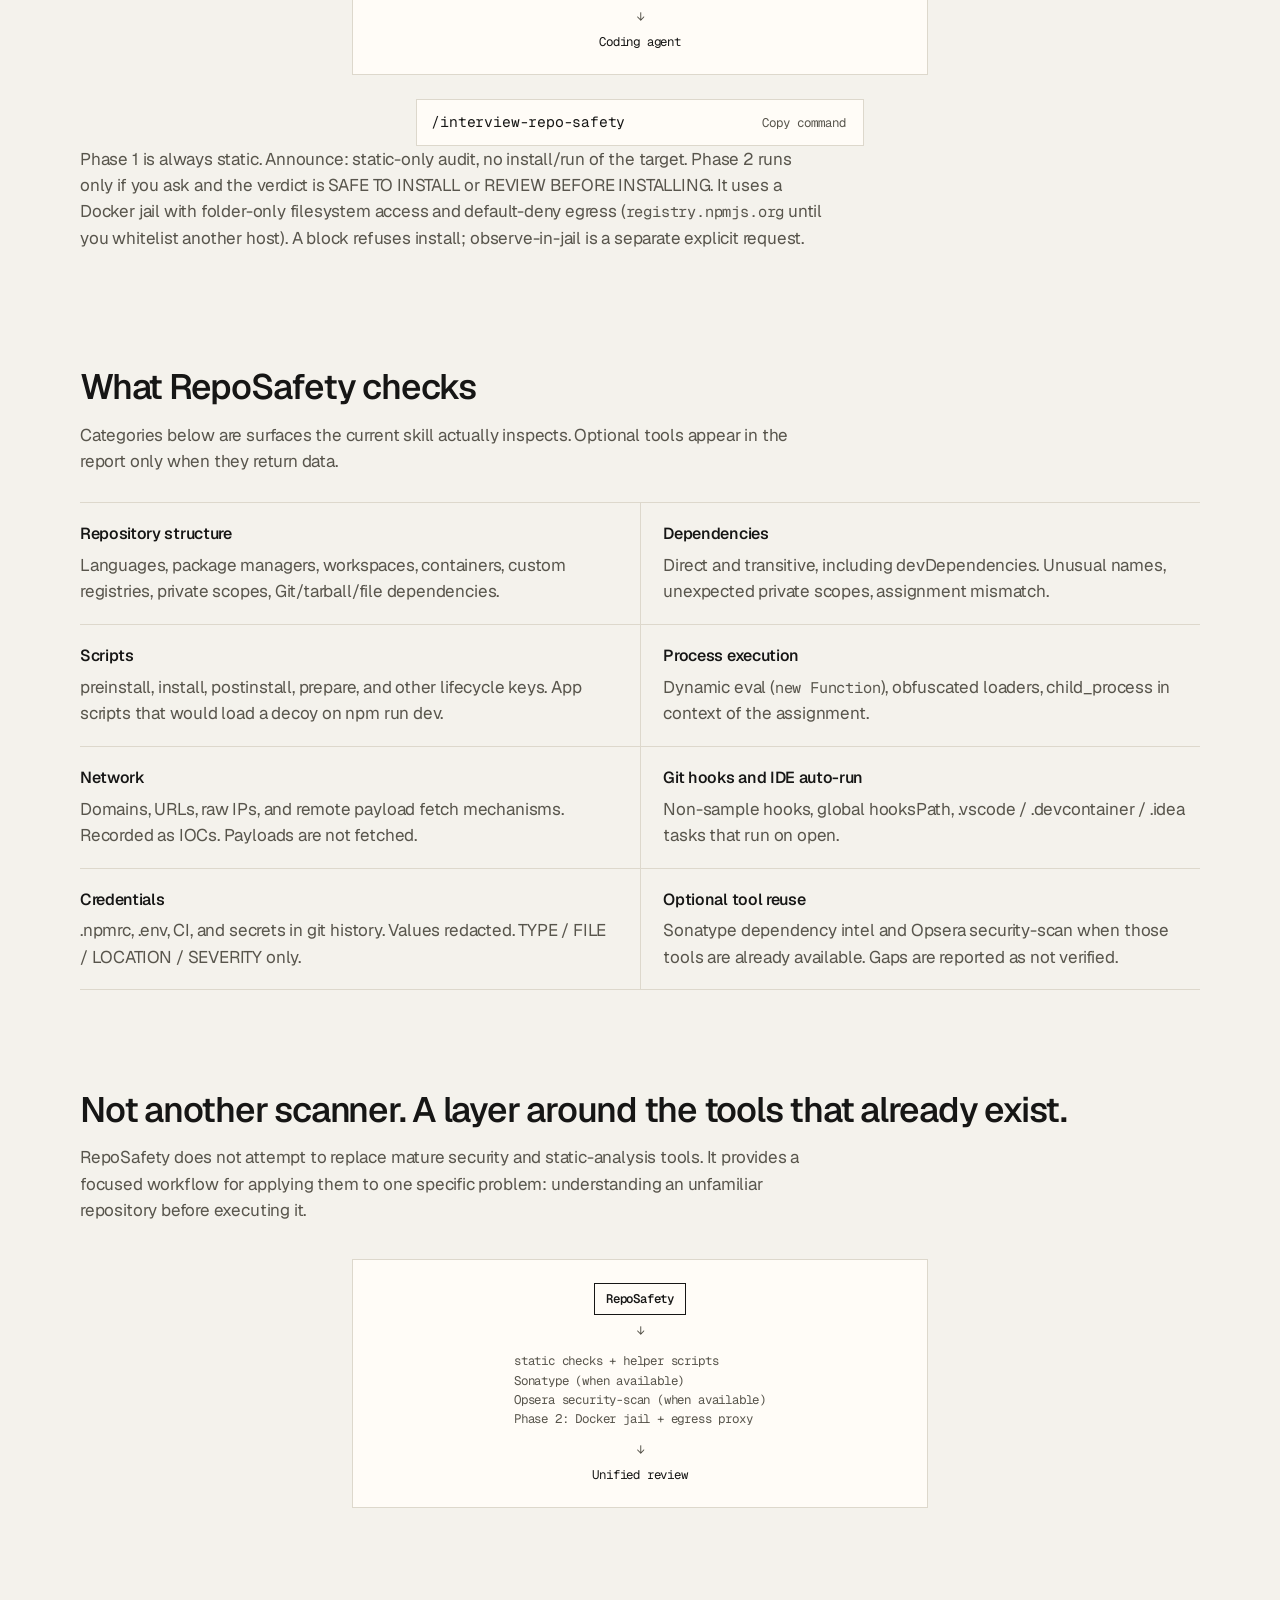
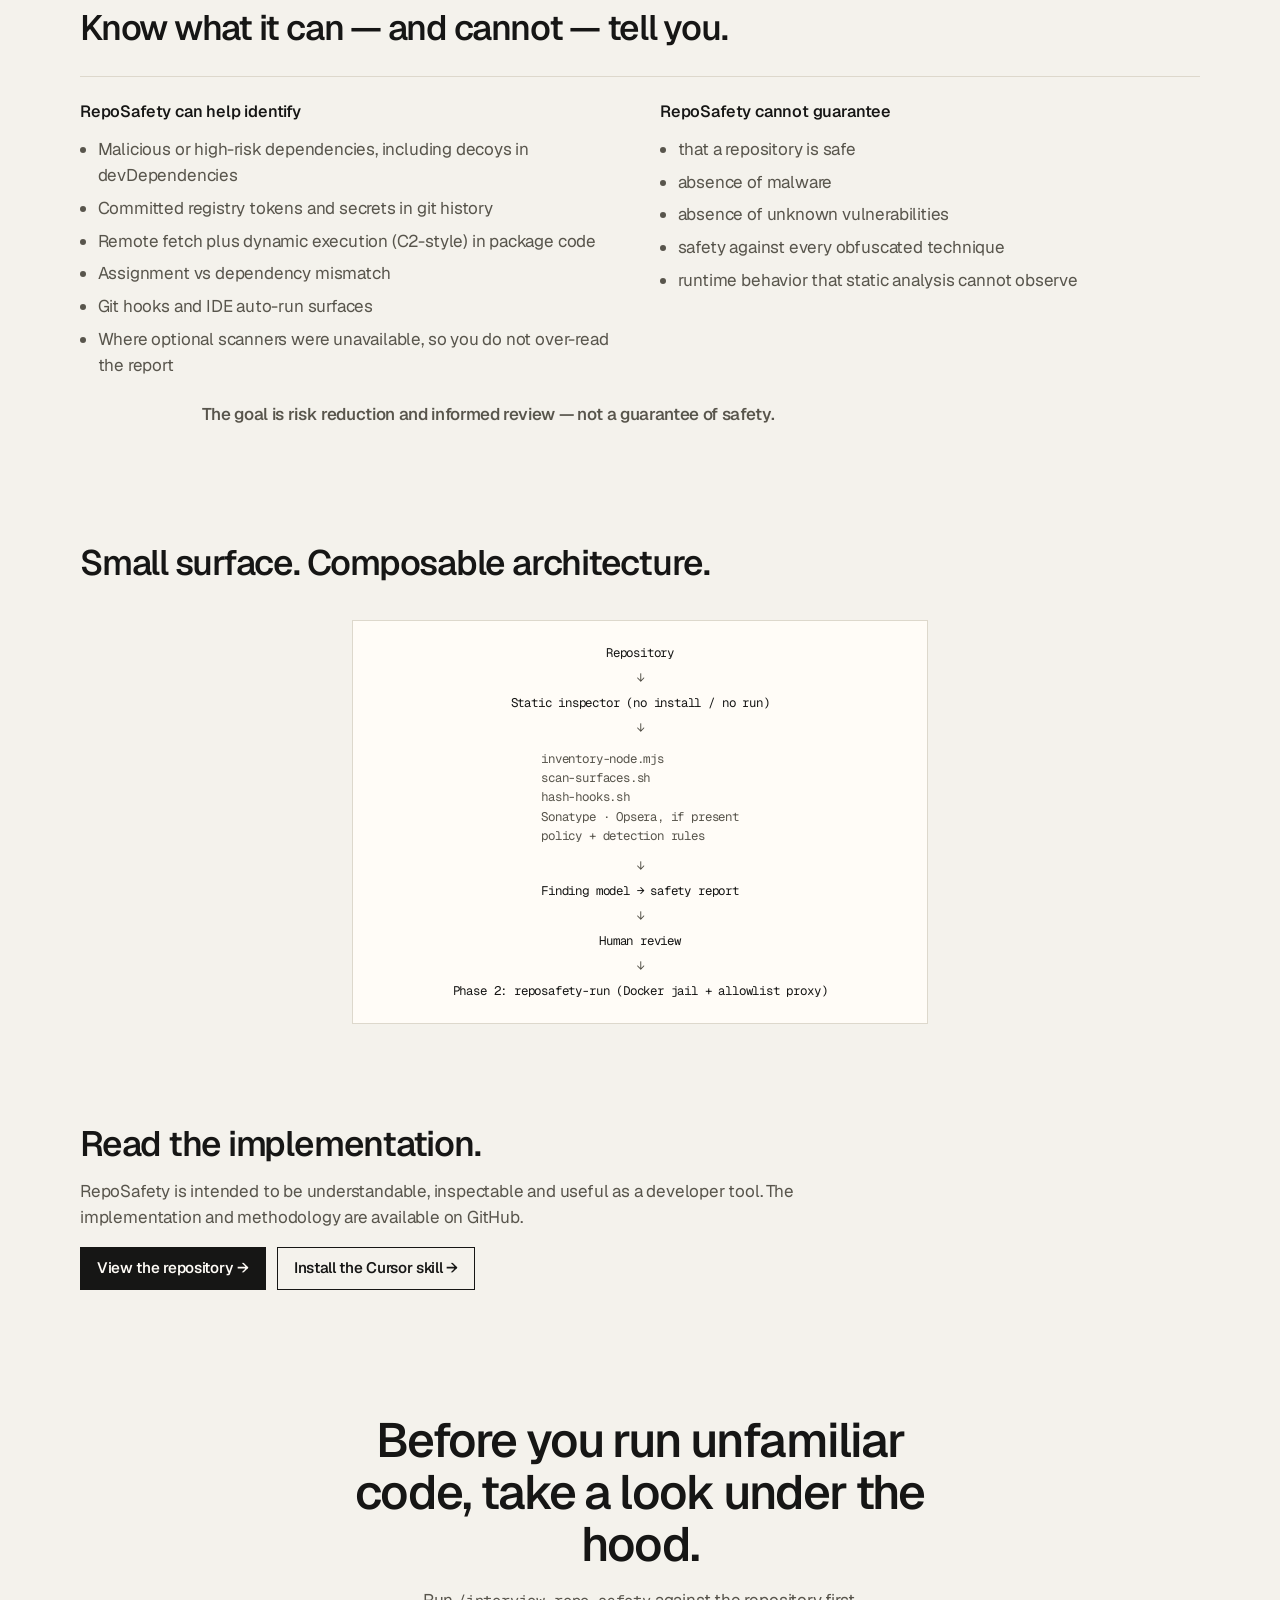
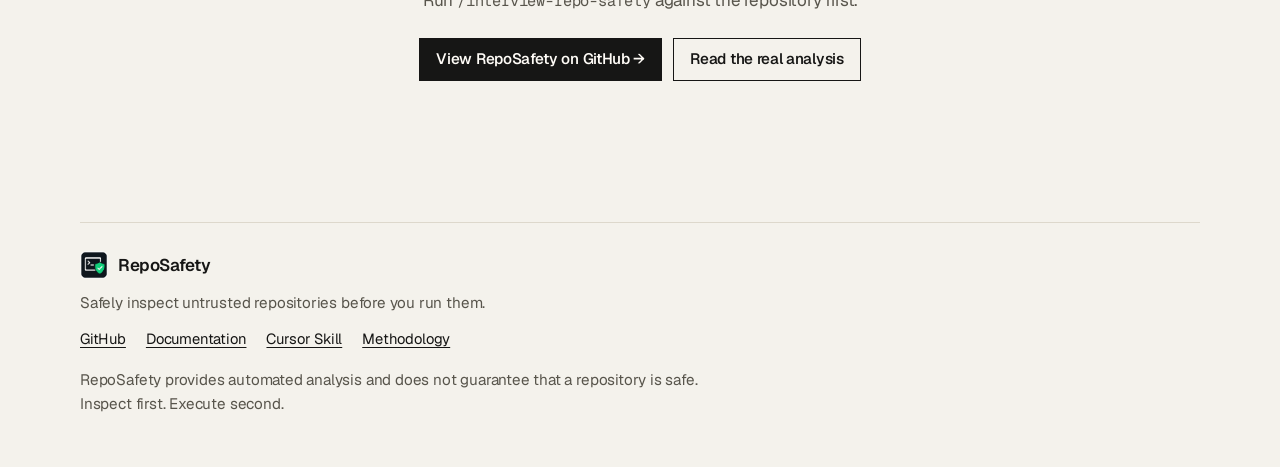
==== commit 41f1a76d: "Document the Docker Phase 2 jail on the landing page. Phase 2 is a folder jail with an allowlist pro" ====
--- a/public/index.html
+++ b/public/index.html
@@ -213,8 +213,9 @@
             <div>
               <h3>Review</h3>
               <p>
-                The developer decides what to run. RepoSafety assists with
-                inspection. It does not make the decision for you.
+                The developer decides what to run. Optional Phase 2 install uses
+                a Docker jail (<code>reposafety-run</code>), not the host.
+                RepoSafety does not make the decision for you.
               </p>
             </div>
           </li>
@@ -401,9 +402,11 @@
         </div>
         <p class="mt-1">
           Phase 1 is always static. Announce: static-only audit, no install/run
-          of the target. Phase 2 (sandboxed execution) runs only if you ask and
-          the verdict is SAFE TO INSTALL or REVIEW BEFORE INSTALLING. A block
-          stops there.
+          of the target. Phase 2 runs only if you ask and the verdict is SAFE TO
+          INSTALL or REVIEW BEFORE INSTALLING. It uses a Docker jail with
+          folder-only filesystem access and default-deny egress
+          (<code>registry.npmjs.org</code> until you whitelist another host). A
+          block refuses install; observe-in-jail is a separate explicit request.
         </p>
       </section>
 
@@ -488,6 +491,7 @@
             <li>static checks + helper scripts</li>
             <li>Sonatype (when available)</li>
             <li>Opsera security-scan (when available)</li>
+            <li>Phase 2: Docker jail + egress proxy</li>
           </ul>
           <span class="arrow">↓</span>
           <div>Unified review</div>
@@ -542,7 +546,9 @@
           <span class="arrow">↓</span>
           <div>Finding model → safety report</div>
           <span class="arrow">↓</span>
-          <div>Human review → run / don’t run</div>
+          <div>Human review</div>
+          <span class="arrow">↓</span>
+          <div>Phase 2: reposafety-run (Docker jail + allowlist proxy)</div>
         </figure>
       </section>
 
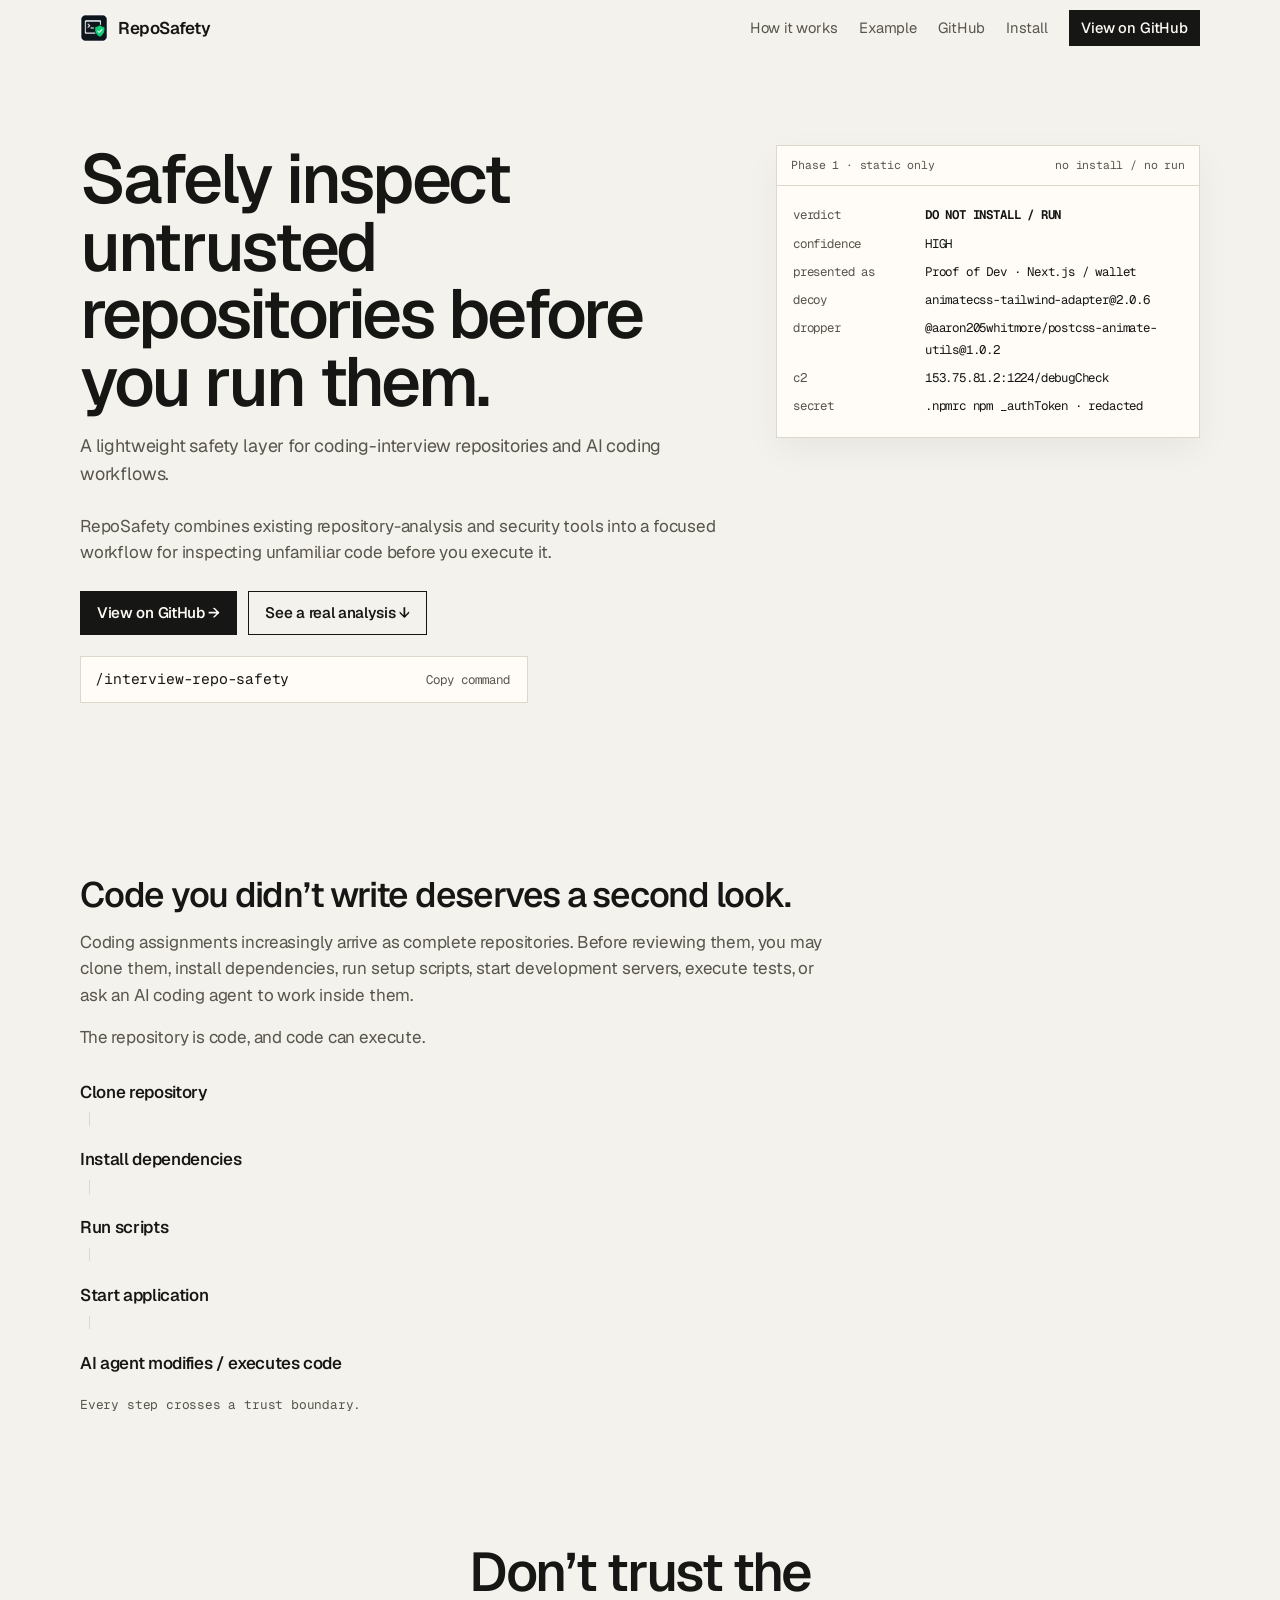
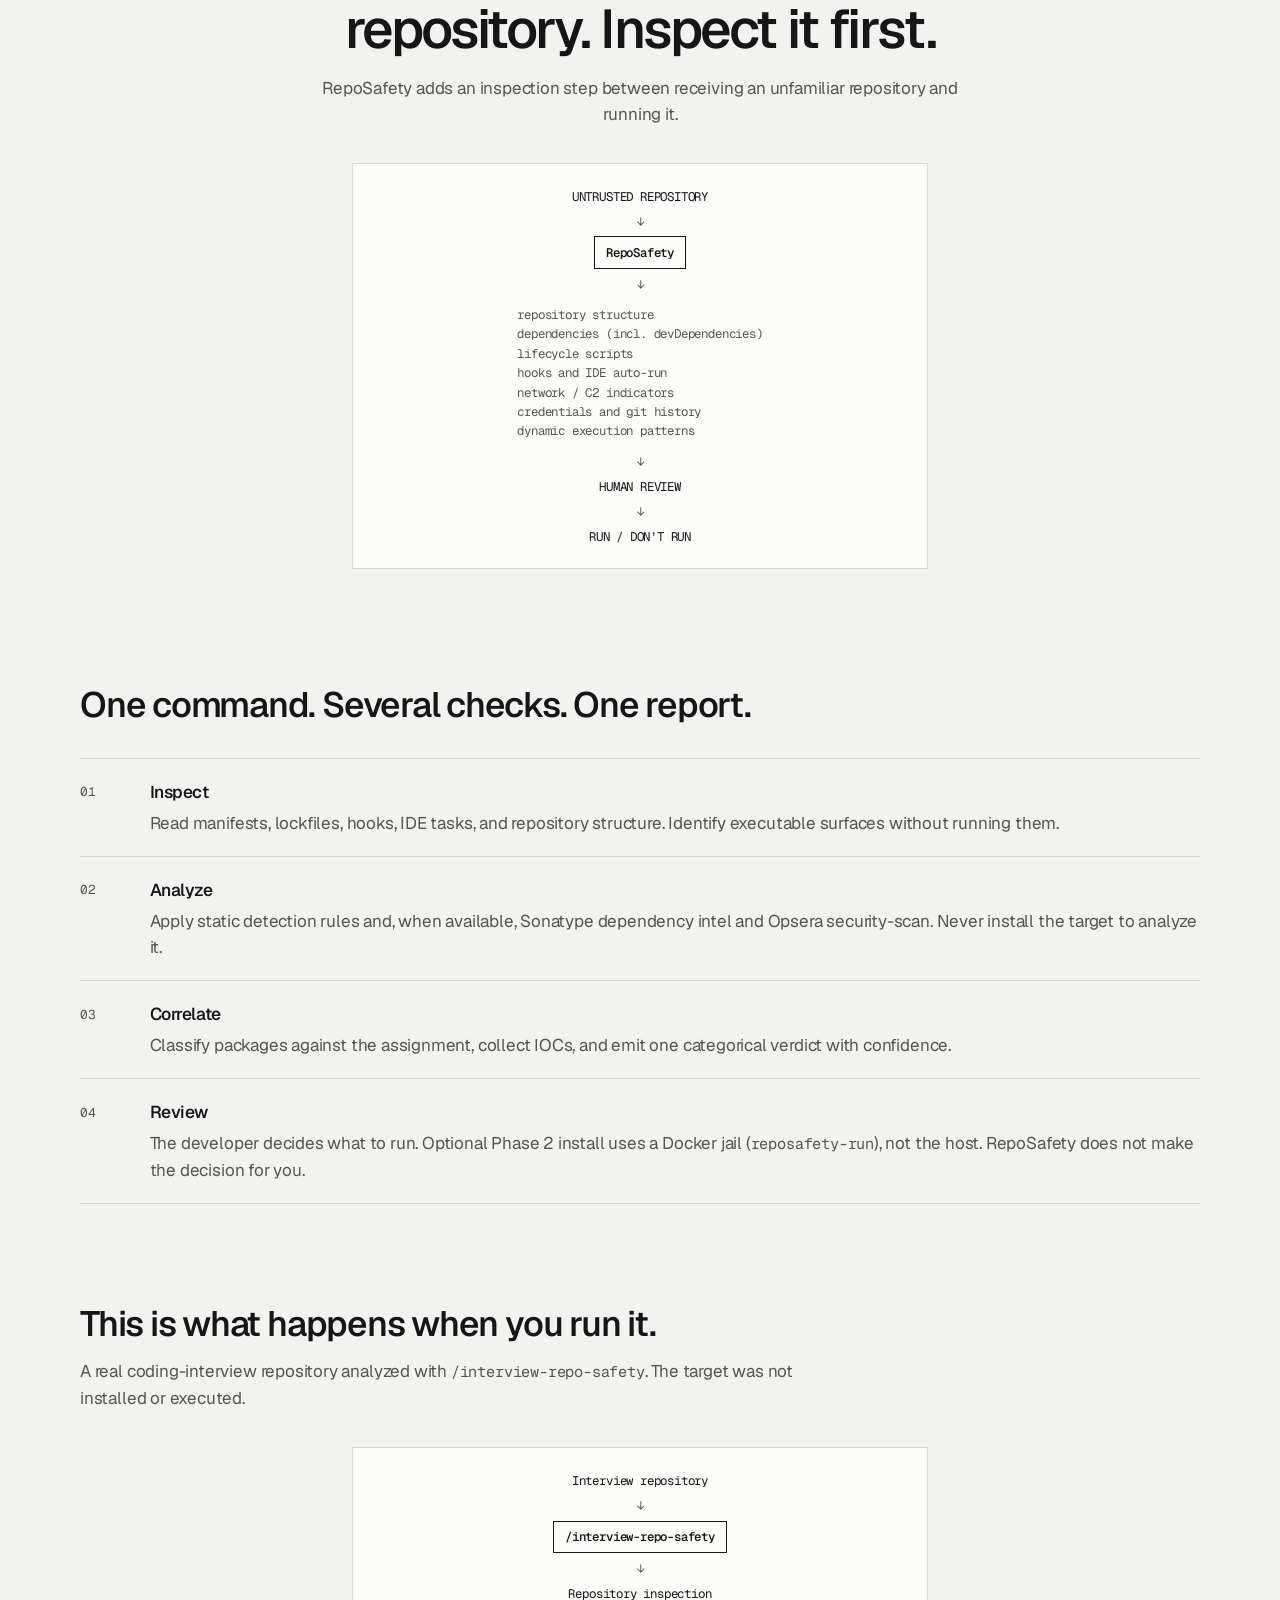
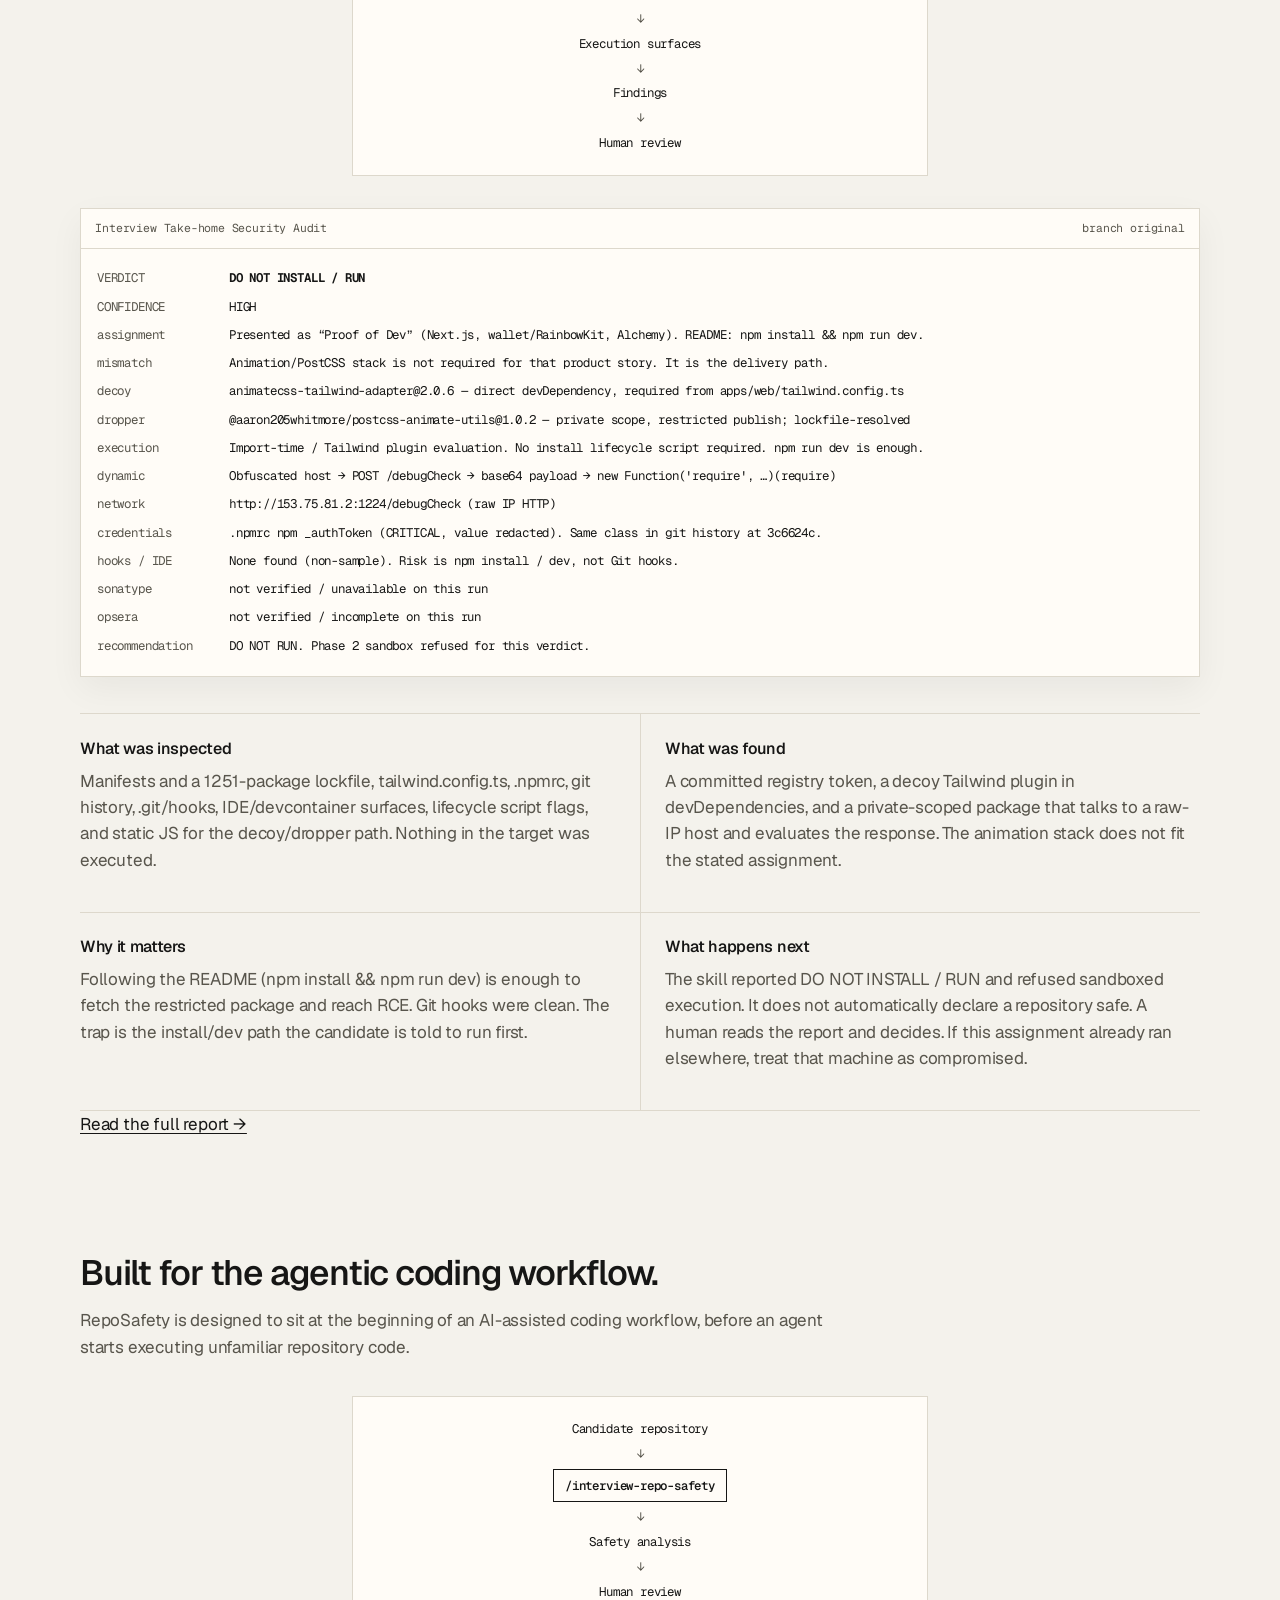
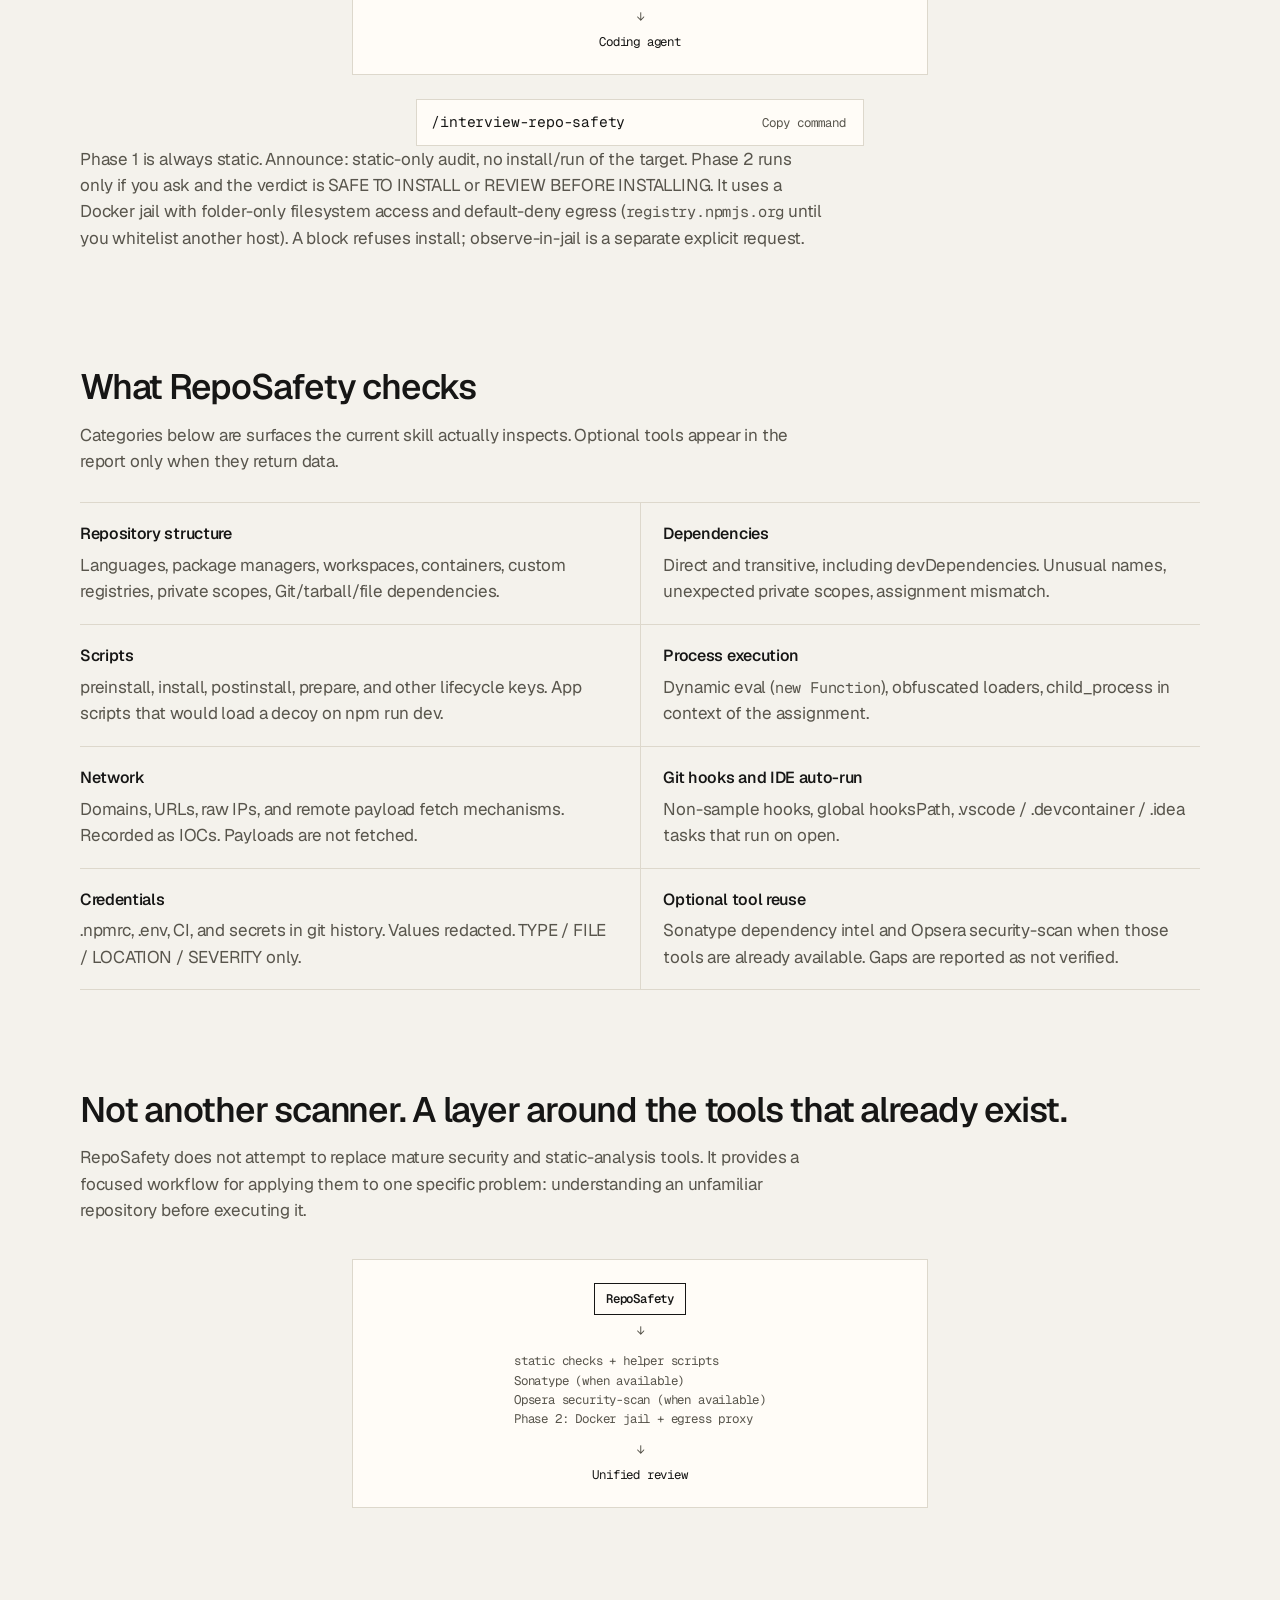
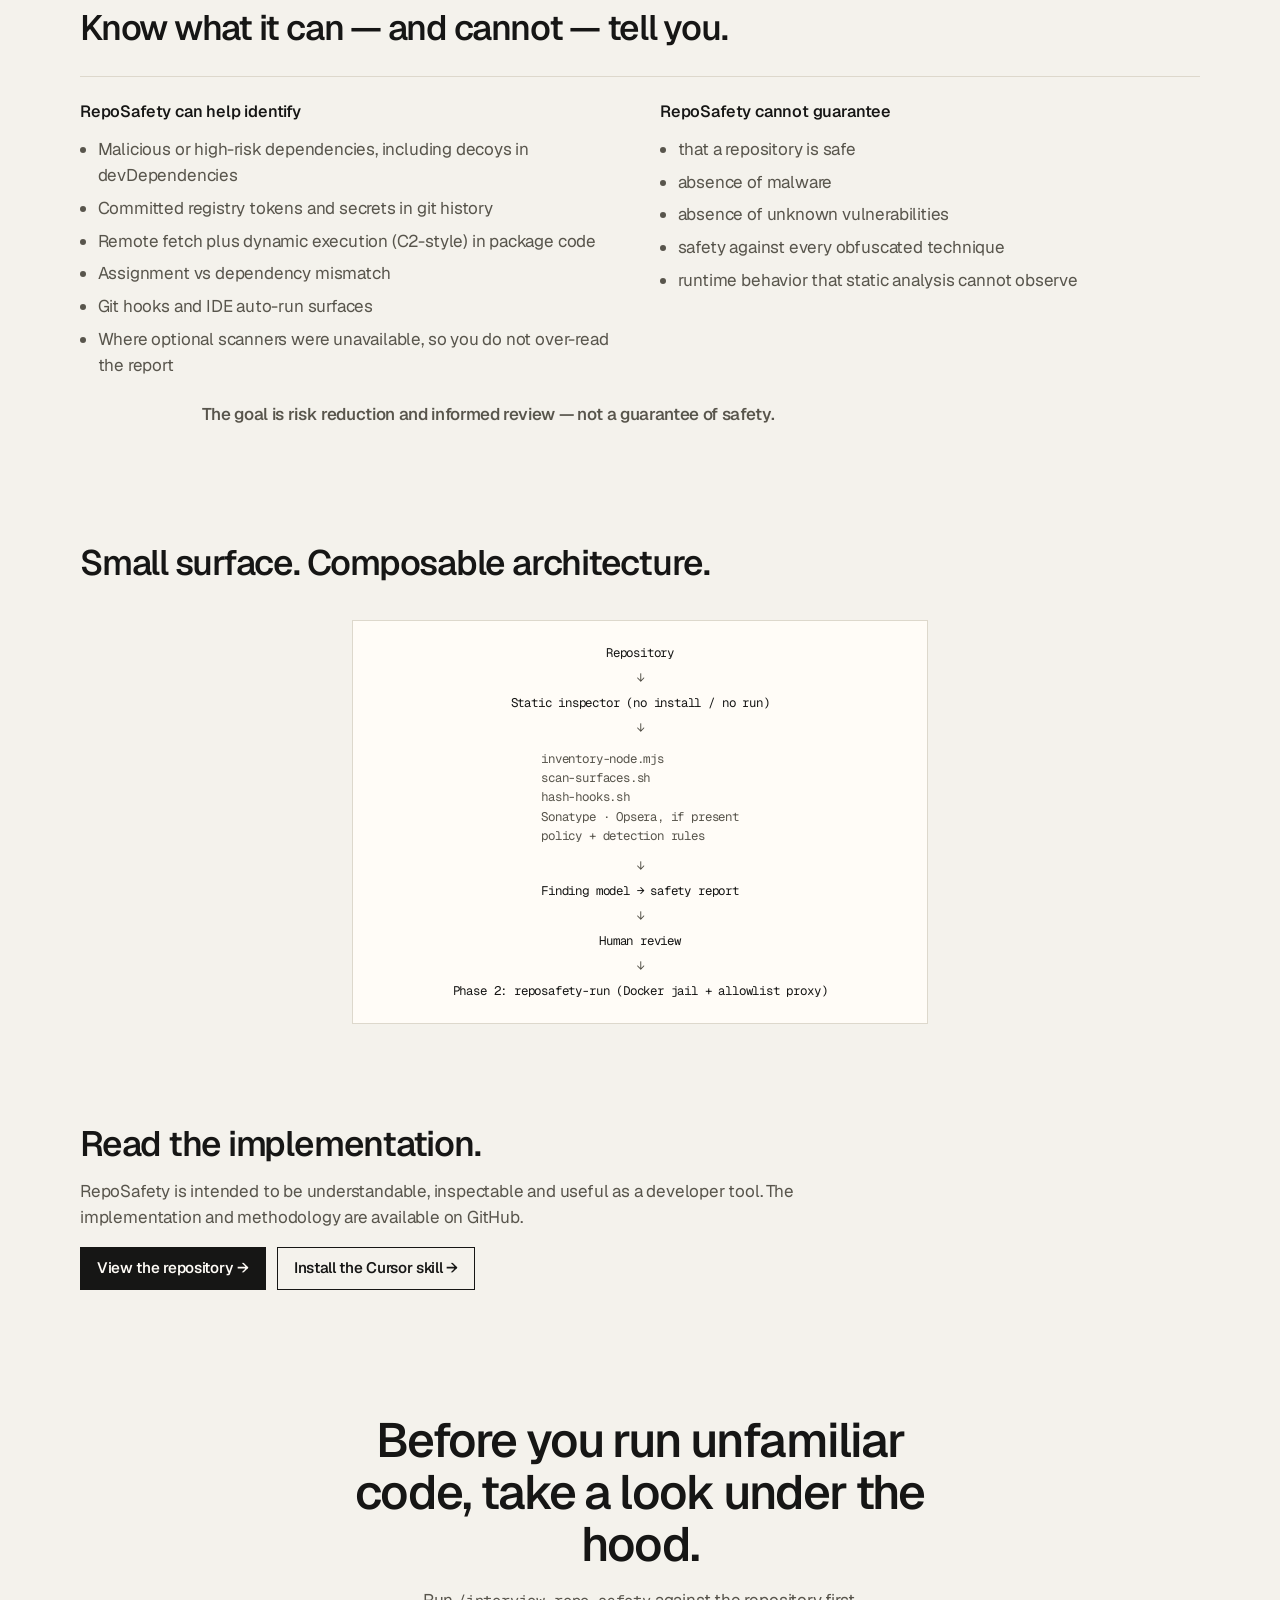
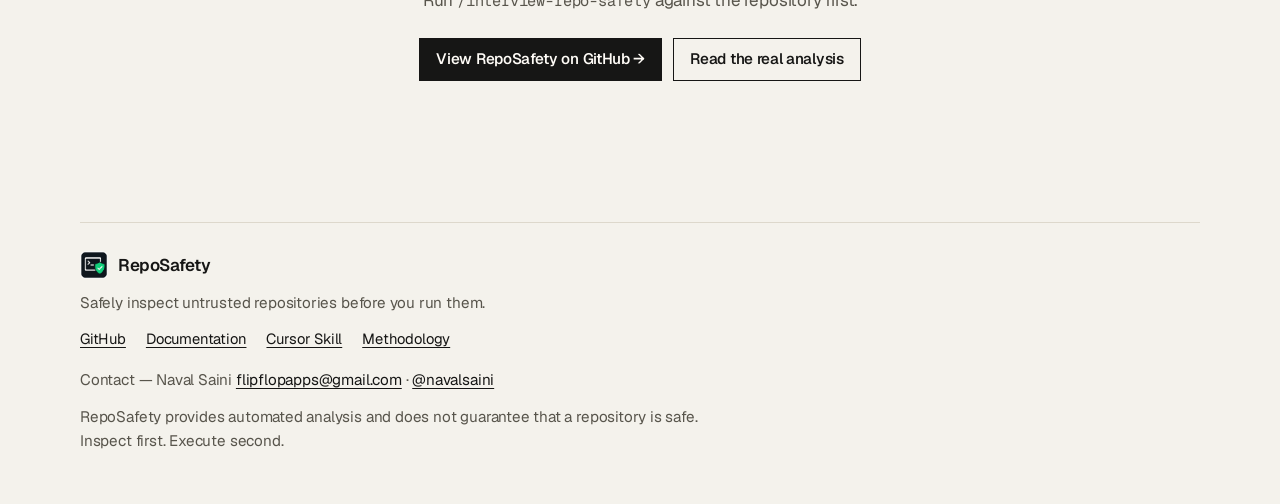
==== commit 176d345d: "Add footer contact for email and X. Private take-home questions go to email; public follow-ups to @n" ====
--- a/public/index.html
+++ b/public/index.html
@@ -611,6 +611,12 @@
           >
         </li>
       </ul>
+      <p>
+        Contact — Naval Saini
+        <a href="mailto:flipflopapps@gmail.com">flipflopapps@gmail.com</a>
+        ·
+        <a href="https://x.com/navalsaini">@navalsaini</a>
+      </p>
       <p class="legal">
         RepoSafety provides automated analysis and does not guarantee that a
         repository is safe. Inspect first. Execute second.
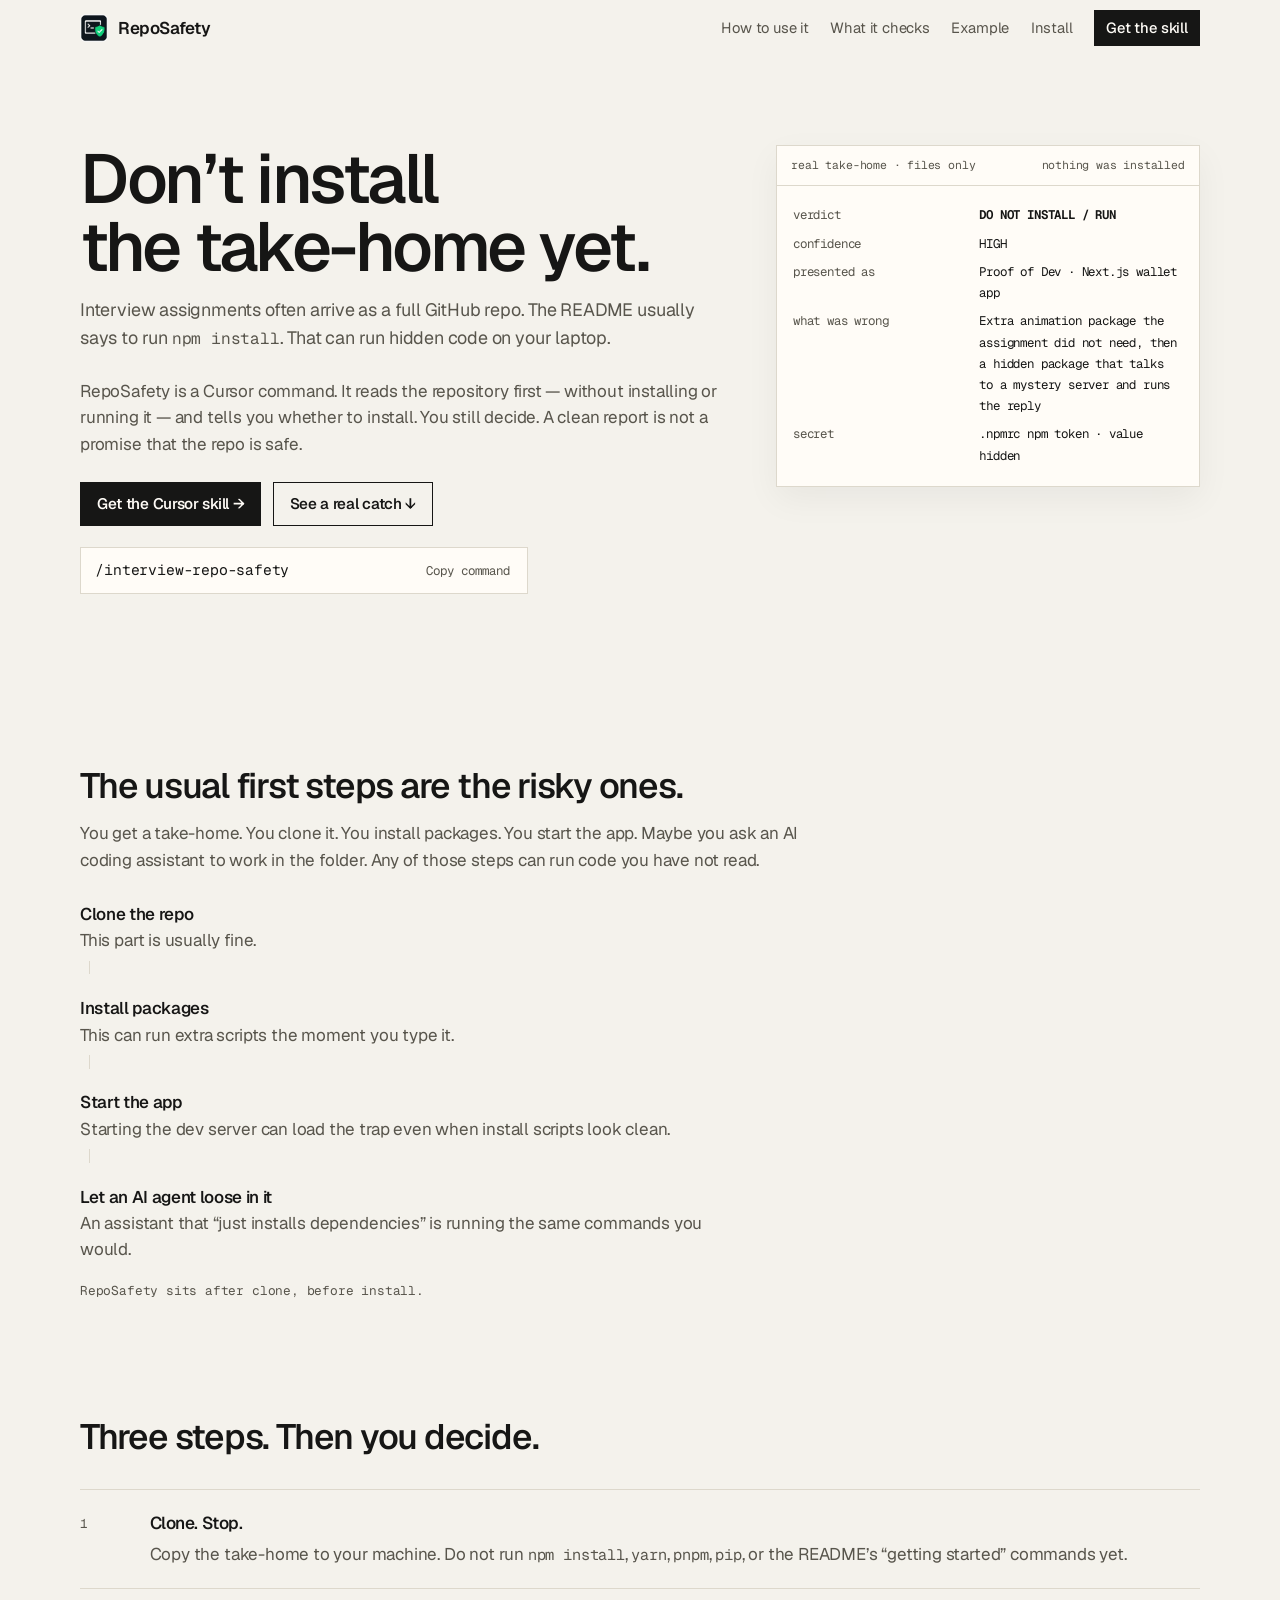
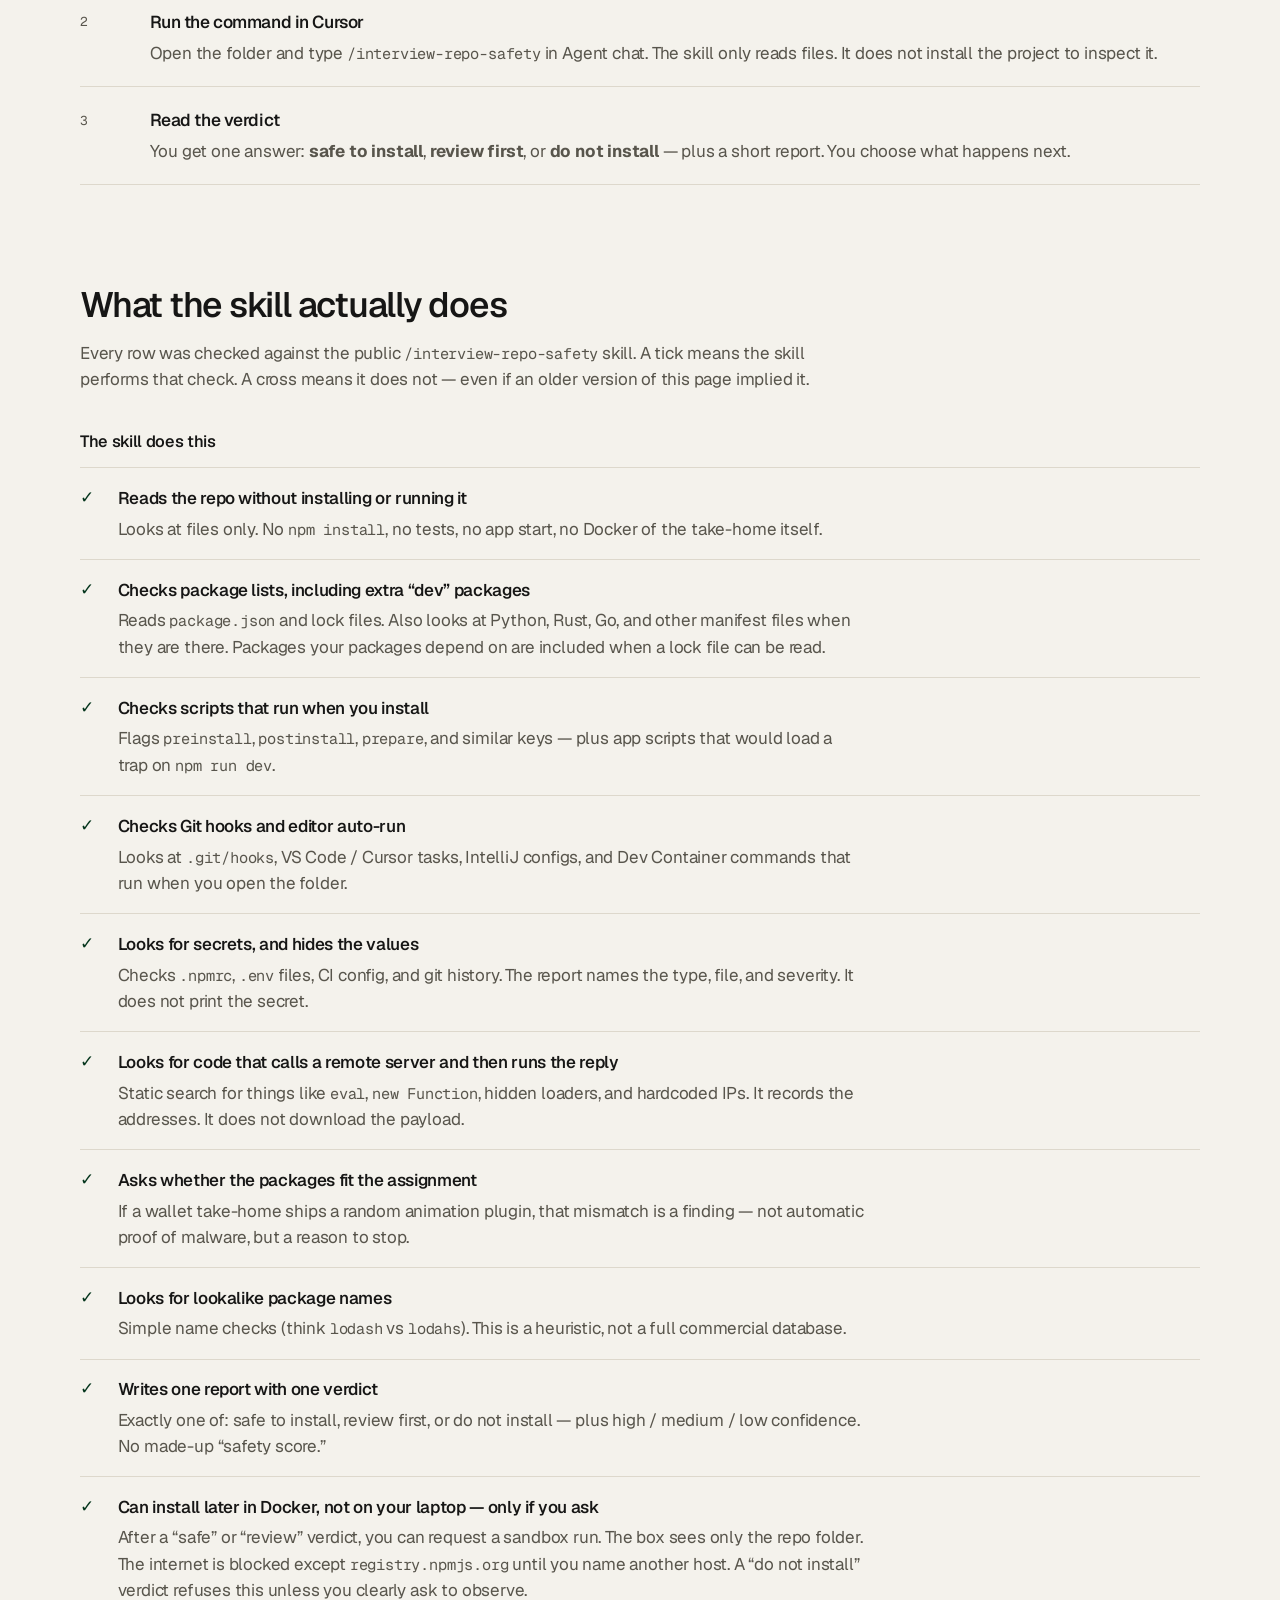
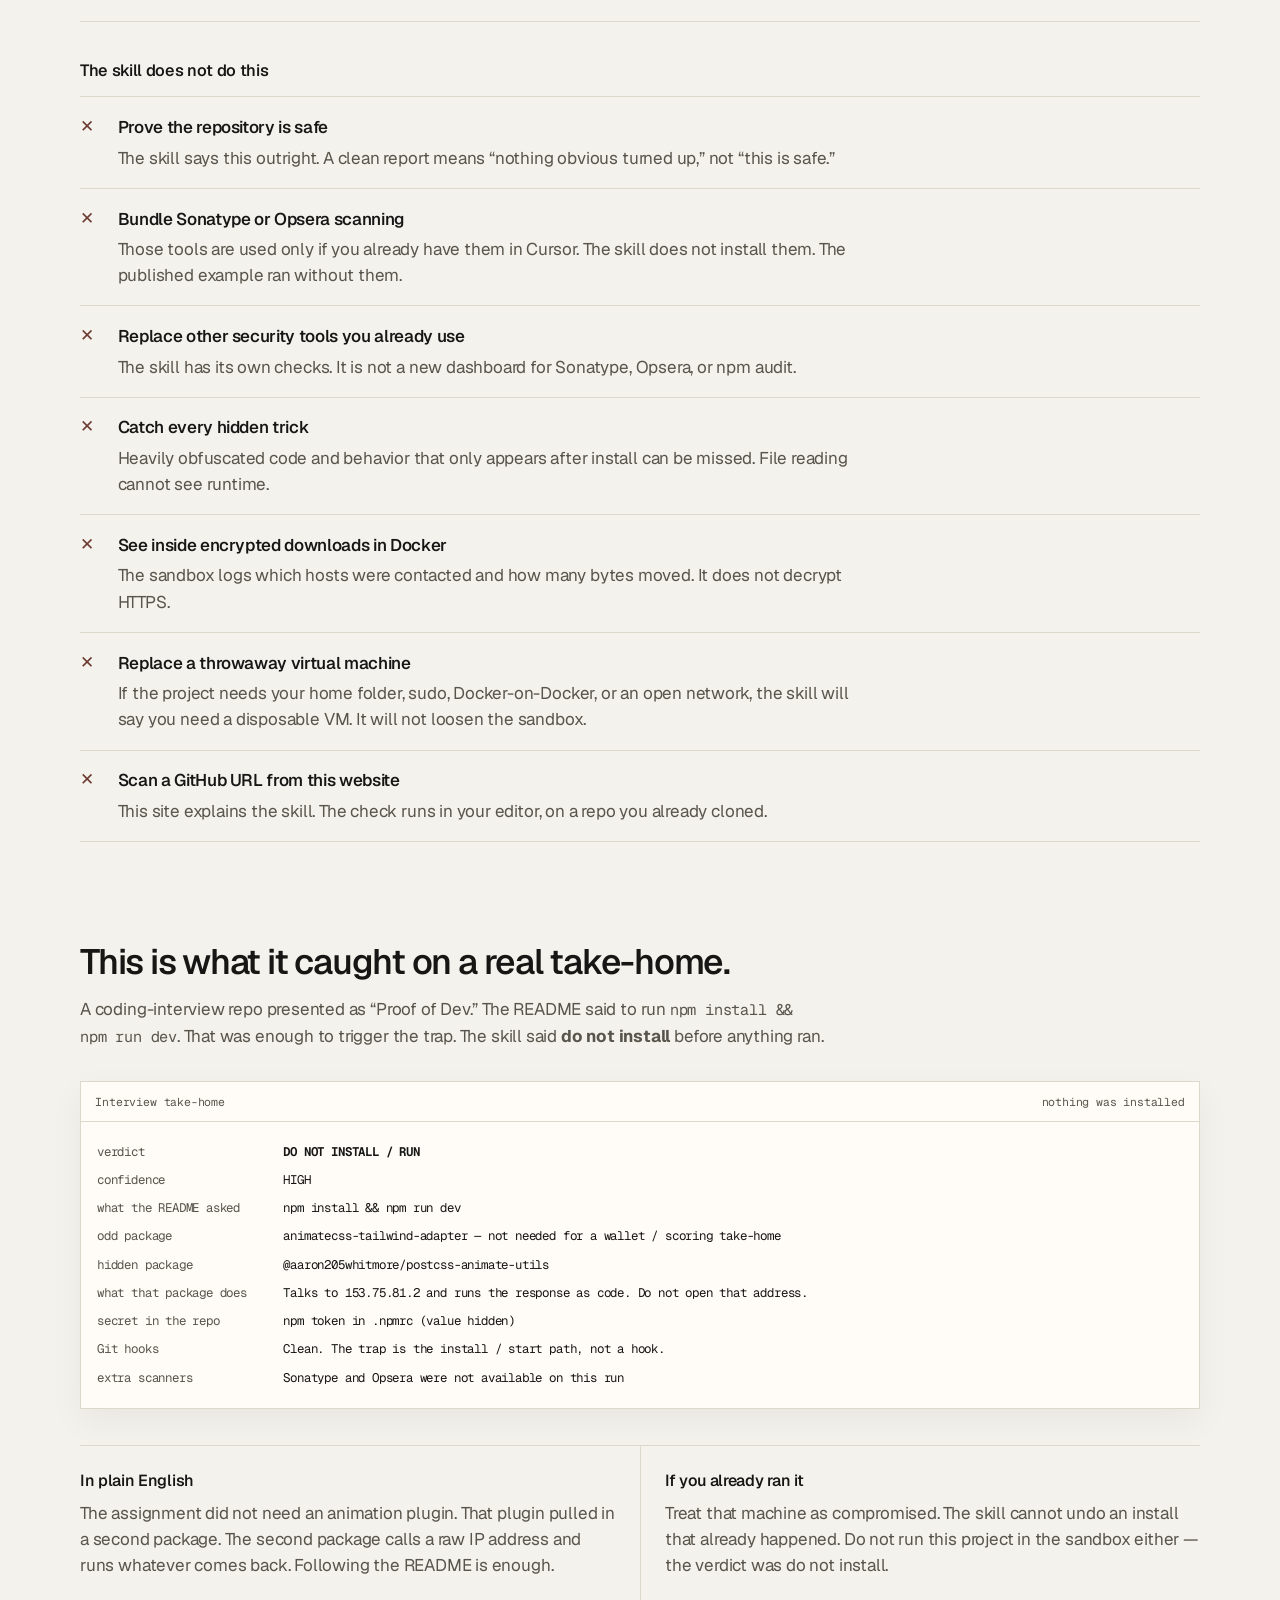
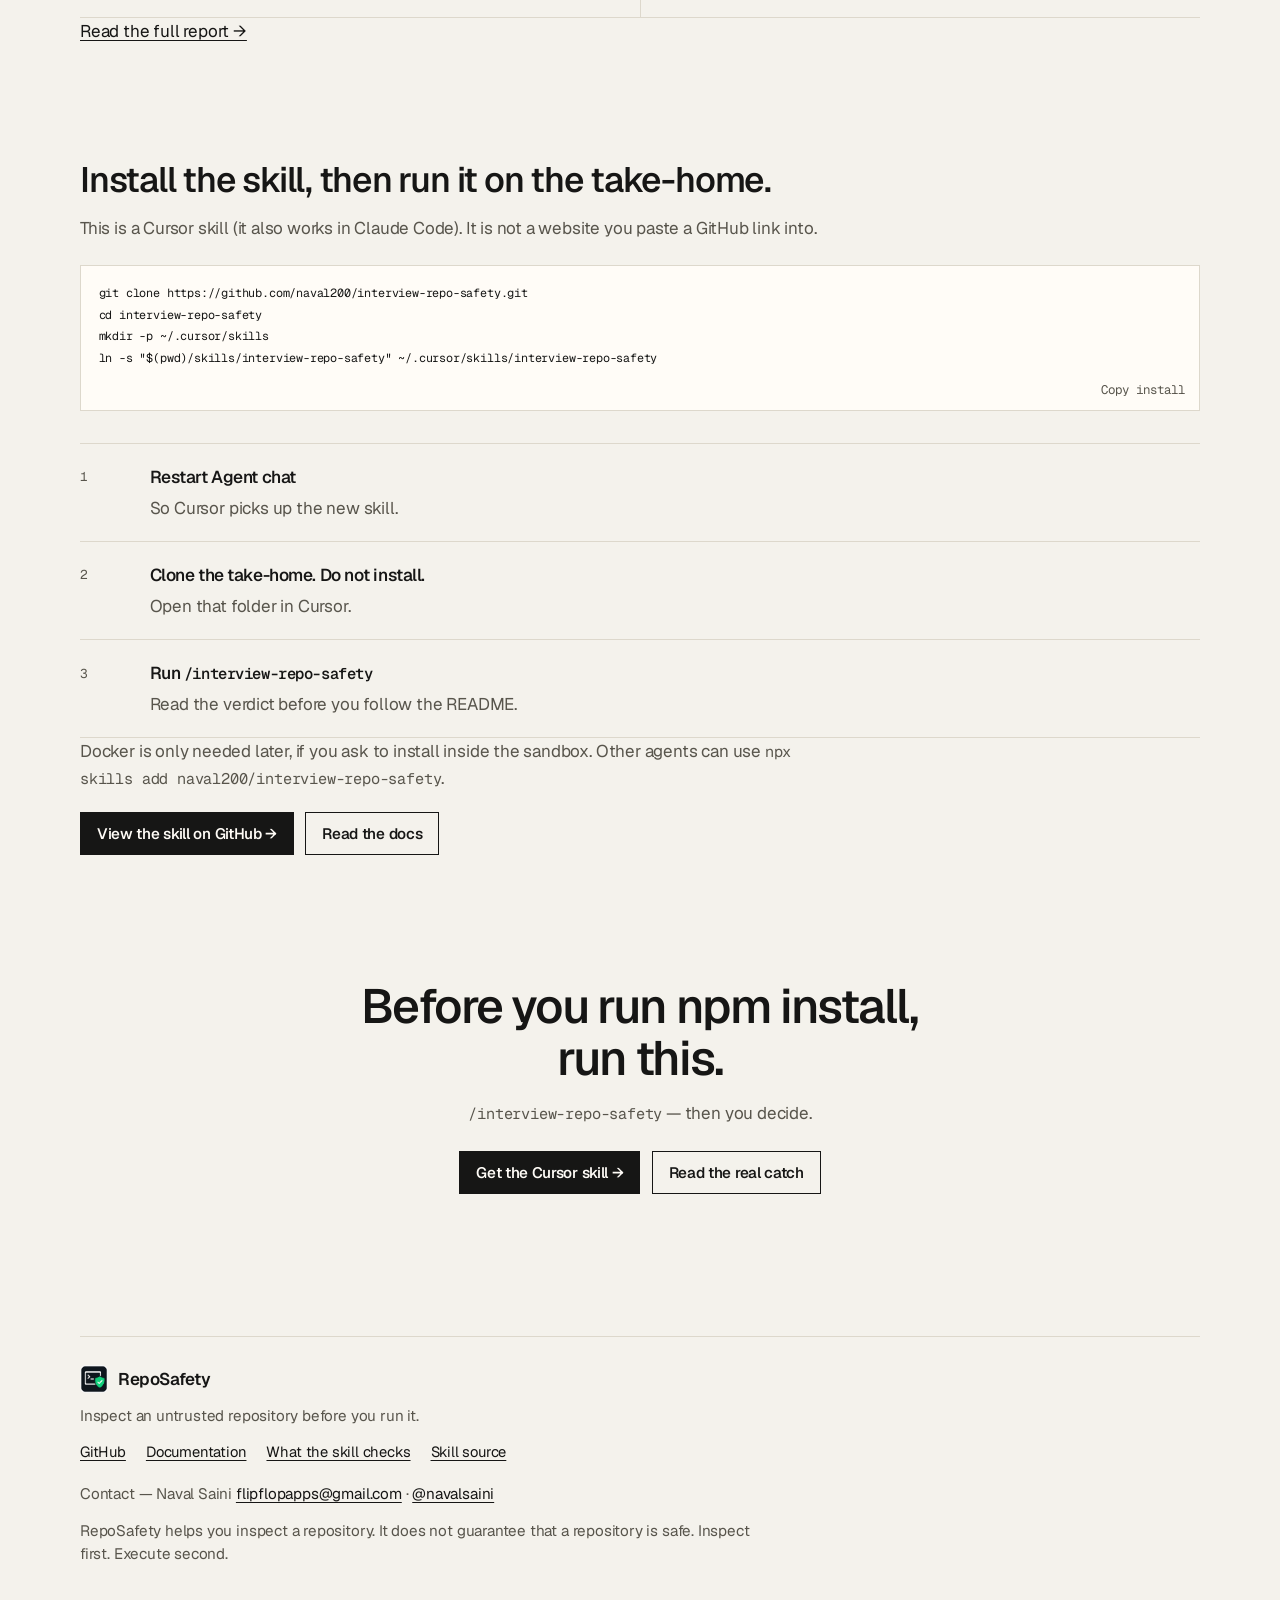
==== commit 81231042: "Simplify the landing page and mark what the skill actually does. Rewrite copy for candidates about t" ====
--- a/public/index.html
+++ b/public/index.html
@@ -3,31 +3,28 @@
   <head>
     <meta charset="utf-8" />
     <meta name="viewport" content="width=device-width, initial-scale=1" />
-    <title>RepoSafety — Safely inspect untrusted repositories</title>
+    <title>RepoSafety — Don’t install the take-home yet</title>
     <meta
       name="description"
-      content="RepoSafety helps you inspect unfamiliar coding-interview repositories for potentially risky behavior before running them or handing them to an AI coding agent."
+      content="A Cursor command that reads an interview repository before you install it. It does not run the project. It does not prove the repo is safe."
     />
     <link rel="icon" href="logo.png" type="image/png" />
-    <link rel="canonical" href="https://naval200.github.io/reposafety-website/" />
-    <meta property="og:title" content="RepoSafety — Inspect before you execute" />
+    <link rel="canonical" href="https://www.reposafety.com/" />
+    <meta property="og:title" content="RepoSafety — Don’t install the take-home yet" />
     <meta
       property="og:description"
-      content="A safety layer for unfamiliar repositories and AI coding workflows."
+      content="Read a take-home repository first. Then decide whether to install."
     />
-    <meta
-      property="og:image"
-      content="https://naval200.github.io/reposafety-website/logo.png"
-    />
+    <meta property="og:image" content="https://www.reposafety.com/logo.png" />
     <link rel="stylesheet" href="assets/site.css" />
   </head>
   <body>
     <!--
-      THESIS: Inspection sits between receiving an untrusted take-home and running it. The page is a technical narrative proved by one real report — not a cybersecurity platform, metric hero, or dark SOC.
-      OWN-WORLD: Paper off-white, near-black Geist, Geist Mono for commands and the report artifact, hairline rules, black CTAs, logo mint as a quiet accent only.
-      STORY: Visitor understands the trust-boundary problem, sees the real /interview-repo-safety diagnosis, knows the limits, copies the command, opens GitHub.
-      FIRST VIEWPORT: Sticky logo nav. Large headline. Two CTAs. Copyable command. Compact real analysis panel from the Proof of Dev take-home.
-      FORM: Editorial developer-tool longform, brief-pinned (light paper). Replaces the previous night-checkpoint page.
+      THESIS: Pause between clone and install. Honest ticks and crosses against the real skill — not a scanner platform, not a jargon architecture page.
+      OWN-WORLD: Paper off-white, near-black Geist, Geist Mono for commands and the report, hairline rules, black CTAs, logo mint as a quiet accent only.
+      STORY: A candidate who just got a take-home knows what to do, what the skill actually checks, and what it cannot promise.
+      FIRST VIEWPORT: Sticky logo nav. Plain headline. Two CTAs. Copyable command. Compact real verdict from the Proof of Dev take-home.
+      FORM: Editorial developer-tool longform, brief-pinned (light paper). Distill of the previous jargon-heavy landing.
       FINISH: unreviewed and undocumented is unfinished; this build ends with the finish review, the verdict, and DESIGN.md
     -->
     <a class="skip" href="#main">Skip to content</a>
@@ -47,13 +44,11 @@
           Menu
         </button>
         <nav class="nav" id="nav" data-nav aria-label="Primary">
-          <a href="#how">How it works</a>
+          <a href="#how">How to use it</a>
+          <a href="#checks">What it checks</a>
           <a href="#example">Example</a>
-          <a href="https://github.com/naval200/interview-repo-safety">GitHub</a>
           <a href="#install">Install</a>
-          <a class="nav-cta" href="https://github.com/naval200/interview-repo-safety"
-            >View on GitHub</a
-          >
+          <a class="nav-cta" href="#install">Get the skill</a>
         </nav>
       </div>
     </header>
@@ -61,37 +56,32 @@
     <main id="main">
       <section class="wrap hero">
         <div>
-          <h1>Safely inspect untrusted repositories before you run them.</h1>
+          <h1>Don’t install<br />the take-home yet.</h1>
           <p class="lede">
-            A lightweight safety layer for coding-interview repositories and AI
-            coding workflows.
+            Interview assignments often arrive as a full GitHub repo. The README
+            usually says to run <code>npm install</code>. That can run hidden code
+            on your laptop.
           </p>
           <p>
-            RepoSafety combines existing repository-analysis and security tools
-            into a focused workflow for inspecting unfamiliar code before you
-            execute it.
+            RepoSafety is a Cursor command. It reads the repository first — without
+            installing or running it — and tells you whether to install. You still
+            decide. A clean report is not a promise that the repo is safe.
           </p>
           <div class="actions">
-            <a class="btn" href="https://github.com/naval200/interview-repo-safety"
-              >View on GitHub →</a
-            >
-            <a class="btn btn-ghost" href="#example">See a real analysis ↓</a>
+            <a class="btn" href="#install">Get the Cursor skill →</a>
+            <a class="btn btn-ghost" href="#example">See a real catch ↓</a>
           </div>
           <div class="cmd">
             <code>/interview-repo-safety</code>
-            <button
-              class="copy"
-              type="button"
-              data-copy="/interview-repo-safety"
-            >
+            <button class="copy" type="button" data-copy="/interview-repo-safety">
               Copy command
             </button>
           </div>
         </div>
-        <aside class="panel" aria-label="Excerpt from a real Phase 1 report">
+        <aside class="panel" aria-label="Excerpt from a real report">
           <div class="panel-bar">
-            <span>Phase 1 · static only</span>
-            <span>no install / no run</span>
+            <span>real take-home · files only</span>
+            <span>nothing was installed</span>
           </div>
           <div class="report">
             <dl>
@@ -105,23 +95,18 @@
               </div>
               <div>
                 <dt>presented as</dt>
-                <dd>Proof of Dev · Next.js / wallet</dd>
-              </div>
-              <div>
-                <dt>decoy</dt>
-                <dd>animatecss-tailwind-adapter@2.0.6</dd>
-              </div>
-              <div>
-                <dt>dropper</dt>
-                <dd>@aaron205whitmore/postcss-animate-utils@1.0.2</dd>
-              </div>
-              <div>
-                <dt>c2</dt>
-                <dd>153.75.81.2:1224/debugCheck</dd>
+                <dd>Proof of Dev · Next.js wallet app</dd>
+              </div>
+              <div>
+                <dt>what was wrong</dt>
+                <dd>
+                  Extra animation package the assignment did not need, then a
+                  hidden package that talks to a mystery server and runs the reply
+                </dd>
               </div>
               <div>
                 <dt>secret</dt>
-                <dd>.npmrc npm _authToken · redacted</dd>
+                <dd>.npmrc npm token · value hidden</dd>
               </div>
             </dl>
           </div>
@@ -129,246 +114,348 @@
       </section>
 
       <section class="wrap section" id="problem">
-        <h2>Code you didn’t write deserves a second look.</h2>
+        <h2>The usual first steps are the risky ones.</h2>
         <p>
-          Coding assignments increasingly arrive as complete repositories. Before
-          reviewing them, you may clone them, install dependencies, run setup
-          scripts, start development servers, execute tests, or ask an AI coding
-          agent to work inside them.
-        </p>
-        <p>The repository is code, and code can execute.</p>
+          You get a take-home. You clone it. You install packages. You start the
+          app. Maybe you ask an AI coding assistant to work in the folder. Any of
+          those steps can run code you have not read.
+        </p>
         <ol class="flow">
-          <li><strong>Clone repository</strong></li>
-          <li><strong>Install dependencies</strong></li>
-          <li><strong>Run scripts</strong></li>
-          <li><strong>Start application</strong></li>
-          <li><strong>AI agent modifies / executes code</strong></li>
+          <li><strong>Clone the repo</strong> This part is usually fine.</li>
+          <li>
+            <strong>Install packages</strong> This can run extra scripts the
+            moment you type it.
+          </li>
+          <li>
+            <strong>Start the app</strong> Starting the dev server can load the
+            trap even when install scripts look clean.
+          </li>
+          <li>
+            <strong>Let an AI agent loose in it</strong> An assistant that
+            “just installs dependencies” is running the same commands you would.
+          </li>
         </ol>
-        <p class="note">Every step crosses a trust boundary.</p>
-      </section>
-
-      <section class="statement wrap">
-        <h2>Don’t trust the repository. Inspect it first.</h2>
+        <p class="note">RepoSafety sits after clone, before install.</p>
+      </section>
+
+      <section class="wrap section" id="how">
+        <h2>Three steps. Then you decide.</h2>
+        <ol class="steps">
+          <li>
+            <span class="n">1</span>
+            <div>
+              <h3>Clone. Stop.</h3>
+              <p>
+                Copy the take-home to your machine. Do not run
+                <code>npm install</code>, <code>yarn</code>, <code>pnpm</code>,
+                <code>pip</code>, or the README’s “getting started” commands yet.
+              </p>
+            </div>
+          </li>
+          <li>
+            <span class="n">2</span>
+            <div>
+              <h3>Run the command in Cursor</h3>
+              <p>
+                Open the folder and type <code>/interview-repo-safety</code> in
+                Agent chat. The skill only reads files. It does not install the
+                project to inspect it.
+              </p>
+            </div>
+          </li>
+          <li>
+            <span class="n">3</span>
+            <div>
+              <h3>Read the verdict</h3>
+              <p>
+                You get one answer:
+                <strong>safe to install</strong>,
+                <strong>review first</strong>, or
+                <strong>do not install</strong> — plus a short report. You choose
+                what happens next.
+              </p>
+            </div>
+          </li>
+        </ol>
+      </section>
+
+      <section class="wrap section" id="checks">
+        <h2>What the skill actually does</h2>
         <p>
-          RepoSafety adds an inspection step between receiving an unfamiliar
-          repository and running it.
-        </p>
-        <figure class="diagram" aria-label="Inspection sits between the repository and a run decision">
-          <div>UNTRUSTED REPOSITORY</div>
-          <span class="arrow">↓</span>
-          <div class="node">RepoSafety</div>
-          <span class="arrow">↓</span>
-          <ul>
-            <li>repository structure</li>
-            <li>dependencies (incl. devDependencies)</li>
-            <li>lifecycle scripts</li>
-            <li>hooks and IDE auto-run</li>
-            <li>network / C2 indicators</li>
-            <li>credentials and git history</li>
-            <li>dynamic execution patterns</li>
-          </ul>
-          <span class="arrow">↓</span>
-          <div>HUMAN REVIEW</div>
-          <span class="arrow">↓</span>
-          <div>RUN / DON’T RUN</div>
-        </figure>
-      </section>
-
-      <section class="wrap section" id="how">
-        <h2>One command. Several checks. One report.</h2>
-        <ol class="steps">
-          <li>
-            <span class="n">01</span>
-            <div>
-              <h3>Inspect</h3>
-              <p>
-                Read manifests, lockfiles, hooks, IDE tasks, and repository
-                structure. Identify executable surfaces without running them.
-              </p>
-            </div>
-          </li>
-          <li>
-            <span class="n">02</span>
-            <div>
-              <h3>Analyze</h3>
-              <p>
-                Apply static detection rules and, when available, Sonatype
-                dependency intel and Opsera security-scan. Never install the
-                target to analyze it.
-              </p>
-            </div>
-          </li>
-          <li>
-            <span class="n">03</span>
-            <div>
-              <h3>Correlate</h3>
-              <p>
-                Classify packages against the assignment, collect IOCs, and emit
-                one categorical verdict with confidence.
-              </p>
-            </div>
-          </li>
-          <li>
-            <span class="n">04</span>
-            <div>
-              <h3>Review</h3>
-              <p>
-                The developer decides what to run. Optional Phase 2 install uses
-                a Docker jail (<code>reposafety-run</code>), not the host.
-                RepoSafety does not make the decision for you.
-              </p>
-            </div>
-          </li>
-        </ol>
+          Every row was checked against the public
+          <code>/interview-repo-safety</code> skill. A tick means the skill
+          performs that check. A cross means it does not — even if an older
+          version of this page implied it.
+        </p>
+
+        <h3 class="claim-head">The skill does this</h3>
+        <ul class="claims">
+          <li data-ok>
+            <span class="mark" aria-hidden="true">✓</span>
+            <div>
+              <strong>Reads the repo without installing or running it</strong>
+              <p>
+                Looks at files only. No <code>npm install</code>, no tests, no
+                app start, no Docker of the take-home itself.
+              </p>
+            </div>
+          </li>
+          <li data-ok>
+            <span class="mark" aria-hidden="true">✓</span>
+            <div>
+              <strong>Checks package lists, including extra “dev” packages</strong>
+              <p>
+                Reads <code>package.json</code> and lock files. Also looks at
+                Python, Rust, Go, and other manifest files when they are there.
+                Packages your packages depend on are included when a lock file
+                can be read.
+              </p>
+            </div>
+          </li>
+          <li data-ok>
+            <span class="mark" aria-hidden="true">✓</span>
+            <div>
+              <strong>Checks scripts that run when you install</strong>
+              <p>
+                Flags <code>preinstall</code>, <code>postinstall</code>,
+                <code>prepare</code>, and similar keys — plus app scripts that
+                would load a trap on <code>npm run dev</code>.
+              </p>
+            </div>
+          </li>
+          <li data-ok>
+            <span class="mark" aria-hidden="true">✓</span>
+            <div>
+              <strong>Checks Git hooks and editor auto-run</strong>
+              <p>
+                Looks at <code>.git/hooks</code>, VS Code / Cursor tasks, IntelliJ
+                configs, and Dev Container commands that run when you open the
+                folder.
+              </p>
+            </div>
+          </li>
+          <li data-ok>
+            <span class="mark" aria-hidden="true">✓</span>
+            <div>
+              <strong>Looks for secrets, and hides the values</strong>
+              <p>
+                Checks <code>.npmrc</code>, <code>.env</code> files, CI config,
+                and git history. The report names the type, file, and severity.
+                It does not print the secret.
+              </p>
+            </div>
+          </li>
+          <li data-ok>
+            <span class="mark" aria-hidden="true">✓</span>
+            <div>
+              <strong>Looks for code that calls a remote server and then runs the reply</strong>
+              <p>
+                Static search for things like <code>eval</code>,
+                <code>new Function</code>, hidden loaders, and hardcoded IPs.
+                It records the addresses. It does not download the payload.
+              </p>
+            </div>
+          </li>
+          <li data-ok>
+            <span class="mark" aria-hidden="true">✓</span>
+            <div>
+              <strong>Asks whether the packages fit the assignment</strong>
+              <p>
+                If a wallet take-home ships a random animation plugin, that
+                mismatch is a finding — not automatic proof of malware, but a
+                reason to stop.
+              </p>
+            </div>
+          </li>
+          <li data-ok>
+            <span class="mark" aria-hidden="true">✓</span>
+            <div>
+              <strong>Looks for lookalike package names</strong>
+              <p>
+                Simple name checks (think <code>lodash</code> vs
+                <code>lodahs</code>). This is a heuristic, not a full commercial
+                database.
+              </p>
+            </div>
+          </li>
+          <li data-ok>
+            <span class="mark" aria-hidden="true">✓</span>
+            <div>
+              <strong>Writes one report with one verdict</strong>
+              <p>
+                Exactly one of: safe to install, review first, or do not
+                install — plus high / medium / low confidence. No made-up
+                “safety score.”
+              </p>
+            </div>
+          </li>
+          <li data-ok>
+            <span class="mark" aria-hidden="true">✓</span>
+            <div>
+              <strong>Can install later in Docker, not on your laptop — only if you ask</strong>
+              <p>
+                After a “safe” or “review” verdict, you can request a sandbox
+                run. The box sees only the repo folder. The internet is blocked
+                except <code>registry.npmjs.org</code> until you name another
+                host. A “do not install” verdict refuses this unless you
+                clearly ask to observe.
+              </p>
+            </div>
+          </li>
+        </ul>
+
+        <h3 class="claim-head">The skill does not do this</h3>
+        <ul class="claims">
+          <li data-no>
+            <span class="mark" aria-hidden="true">✕</span>
+            <div>
+              <strong>Prove the repository is safe</strong>
+              <p>
+                The skill says this outright. A clean report means “nothing
+                obvious turned up,” not “this is safe.”
+              </p>
+            </div>
+          </li>
+          <li data-no>
+            <span class="mark" aria-hidden="true">✕</span>
+            <div>
+              <strong>Bundle Sonatype or Opsera scanning</strong>
+              <p>
+                Those tools are used only if you already have them in Cursor.
+                The skill does not install them. The published example ran
+                without them.
+              </p>
+            </div>
+          </li>
+          <li data-no>
+            <span class="mark" aria-hidden="true">✕</span>
+            <div>
+              <strong>Replace other security tools you already use</strong>
+              <p>
+                The skill has its own checks. It is not a new dashboard for
+                Sonatype, Opsera, or npm audit.
+              </p>
+            </div>
+          </li>
+          <li data-no>
+            <span class="mark" aria-hidden="true">✕</span>
+            <div>
+              <strong>Catch every hidden trick</strong>
+              <p>
+                Heavily obfuscated code and behavior that only appears after
+                install can be missed. File reading cannot see runtime.
+              </p>
+            </div>
+          </li>
+          <li data-no>
+            <span class="mark" aria-hidden="true">✕</span>
+            <div>
+              <strong>See inside encrypted downloads in Docker</strong>
+              <p>
+                The sandbox logs which hosts were contacted and how many bytes
+                moved. It does not decrypt HTTPS.
+              </p>
+            </div>
+          </li>
+          <li data-no>
+            <span class="mark" aria-hidden="true">✕</span>
+            <div>
+              <strong>Replace a throwaway virtual machine</strong>
+              <p>
+                If the project needs your home folder, sudo, Docker-on-Docker,
+                or an open network, the skill will say you need a disposable
+                VM. It will not loosen the sandbox.
+              </p>
+            </div>
+          </li>
+          <li data-no>
+            <span class="mark" aria-hidden="true">✕</span>
+            <div>
+              <strong>Scan a GitHub URL from this website</strong>
+              <p>
+                This site explains the skill. The check runs in your editor,
+                on a repo you already cloned.
+              </p>
+            </div>
+          </li>
+        </ul>
       </section>
 
       <section class="wrap section" id="example">
-        <h2>This is what happens when you run it.</h2>
+        <h2>This is what it caught on a real take-home.</h2>
         <p>
-          A real coding-interview repository analyzed with
-          <code>/interview-repo-safety</code>. The target was not installed or
-          executed.
-        </p>
-        <figure class="diagram" aria-label="Analysis sequence for the example repository">
-          <div>Interview repository</div>
-          <span class="arrow">↓</span>
-          <div class="node">/interview-repo-safety</div>
-          <span class="arrow">↓</span>
-          <div>Repository inspection</div>
-          <span class="arrow">↓</span>
-          <div>Execution surfaces</div>
-          <span class="arrow">↓</span>
-          <div>Findings</div>
-          <span class="arrow">↓</span>
-          <div>Human review</div>
-        </figure>
-
+          A coding-interview repo presented as “Proof of Dev.” The README said
+          to run <code>npm install && npm run dev</code>. That was enough to
+          trigger the trap. The skill said <strong>do not install</strong>
+          before anything ran.
+        </p>
         <div class="panel mt-2">
           <div class="panel-bar">
-            <span>Interview Take-home Security Audit</span>
-            <span>branch original</span>
+            <span>Interview take-home</span>
+            <span>nothing was installed</span>
           </div>
           <div class="report">
             <dl>
               <div class="verdict">
-                <dt>VERDICT</dt>
+                <dt>verdict</dt>
                 <dd>DO NOT INSTALL / RUN</dd>
               </div>
               <div>
-                <dt>CONFIDENCE</dt>
+                <dt>confidence</dt>
                 <dd>HIGH</dd>
               </div>
               <div>
-                <dt>assignment</dt>
+                <dt>what the README asked</dt>
+                <dd>npm install && npm run dev</dd>
+              </div>
+              <div>
+                <dt>odd package</dt>
                 <dd>
-                  Presented as “Proof of Dev” (Next.js, wallet/RainbowKit,
-                  Alchemy). README: npm install && npm run dev.
+                  animatecss-tailwind-adapter — not needed for a wallet / scoring
+                  take-home
                 </dd>
               </div>
               <div>
-                <dt>mismatch</dt>
+                <dt>hidden package</dt>
+                <dd>@aaron205whitmore/postcss-animate-utils</dd>
+              </div>
+              <div>
+                <dt>what that package does</dt>
                 <dd>
-                  Animation/PostCSS stack is not required for that product story.
-                  It is the delivery path.
+                  Talks to 153.75.81.2 and runs the response as code. Do not
+                  open that address.
                 </dd>
               </div>
               <div>
-                <dt>decoy</dt>
-                <dd>
-                  animatecss-tailwind-adapter@2.0.6 — direct devDependency,
-                  required from apps/web/tailwind.config.ts
-                </dd>
-              </div>
-              <div>
-                <dt>dropper</dt>
-                <dd>
-                  @aaron205whitmore/postcss-animate-utils@1.0.2 — private scope,
-                  restricted publish; lockfile-resolved
-                </dd>
-              </div>
-              <div>
-                <dt>execution</dt>
-                <dd>
-                  Import-time / Tailwind plugin evaluation. No install lifecycle
-                  script required. npm run dev is enough.
-                </dd>
-              </div>
-              <div>
-                <dt>dynamic</dt>
-                <dd>
-                  Obfuscated host → POST /debugCheck → base64 payload → new
-                  Function('require', …)(require)
-                </dd>
-              </div>
-              <div>
-                <dt>network</dt>
-                <dd>http://153.75.81.2:1224/debugCheck (raw IP HTTP)</dd>
-              </div>
-              <div>
-                <dt>credentials</dt>
-                <dd>
-                  .npmrc npm _authToken (CRITICAL, value redacted). Same class in
-                  git history at 3c6624c.
-                </dd>
-              </div>
-              <div>
-                <dt>hooks / IDE</dt>
-                <dd>
-                  None found (non-sample). Risk is npm install / dev, not Git
-                  hooks.
-                </dd>
-              </div>
-              <div>
-                <dt>sonatype</dt>
-                <dd>not verified / unavailable on this run</dd>
-              </div>
-              <div>
-                <dt>opsera</dt>
-                <dd>not verified / incomplete on this run</dd>
-              </div>
-              <div>
-                <dt>recommendation</dt>
-                <dd>DO NOT RUN. Phase 2 sandbox refused for this verdict.</dd>
+                <dt>secret in the repo</dt>
+                <dd>npm token in .npmrc (value hidden)</dd>
+              </div>
+              <div>
+                <dt>Git hooks</dt>
+                <dd>Clean. The trap is the install / start path, not a hook.</dd>
+              </div>
+              <div>
+                <dt>extra scanners</dt>
+                <dd>Sonatype and Opsera were not available on this run</dd>
               </div>
             </dl>
           </div>
         </div>
-
         <div class="explain">
           <article>
-            <h3>What was inspected</h3>
+            <h3>In plain English</h3>
             <p>
-              Manifests and a 1251-package lockfile, tailwind.config.ts, .npmrc,
-              git history, .git/hooks, IDE/devcontainer surfaces, lifecycle
-              script flags, and static JS for the decoy/dropper path. Nothing in
-              the target was executed.
+              The assignment did not need an animation plugin. That plugin pulled
+              in a second package. The second package calls a raw IP address and
+              runs whatever comes back. Following the README is enough.
             </p>
           </article>
           <article>
-            <h3>What was found</h3>
+            <h3>If you already ran it</h3>
             <p>
-              A committed registry token, a decoy Tailwind plugin in
-              devDependencies, and a private-scoped package that talks to a
-              raw-IP host and evaluates the response. The animation stack does
-              not fit the stated assignment.
-            </p>
-          </article>
-          <article>
-            <h3>Why it matters</h3>
-            <p>
-              Following the README (npm install && npm run dev) is enough to
-              fetch the restricted package and reach RCE. Git hooks were clean.
-              The trap is the install/dev path the candidate is told to run
-              first.
-            </p>
-          </article>
-          <article>
-            <h3>What happens next</h3>
-            <p>
-              The skill reported DO NOT INSTALL / RUN and refused sandboxed
-              execution. It does not automatically declare a repository safe.
-              A human reads the report and decides. If this assignment already
-              ran elsewhere, treat that machine as compromised.
+              Treat that machine as compromised. The skill cannot undo an
+              install that already happened. Do not run this project in the
+              sandbox either — the verdict was do not install.
             </p>
           </article>
         </div>
@@ -377,208 +464,76 @@
         </p>
       </section>
 
-      <section class="wrap section" id="cursor">
-        <h2>Built for the agentic coding workflow.</h2>
+      <section class="wrap section" id="install">
+        <h2>Install the skill, then run it on the take-home.</h2>
         <p>
-          RepoSafety is designed to sit at the beginning of an AI-assisted coding
-          workflow, before an agent starts executing unfamiliar repository code.
-        </p>
-        <figure class="diagram">
-          <div>Candidate repository</div>
-          <span class="arrow">↓</span>
-          <div class="node">/interview-repo-safety</div>
-          <span class="arrow">↓</span>
-          <div>Safety analysis</div>
-          <span class="arrow">↓</span>
-          <div>Human review</div>
-          <span class="arrow">↓</span>
-          <div>Coding agent</div>
-        </figure>
-        <div class="cmd cmd-block">
-          <code>/interview-repo-safety</code>
-          <button class="copy" type="button" data-copy="/interview-repo-safety">
-            Copy command
+          This is a Cursor skill (it also works in Claude Code). It is not a
+          website you paste a GitHub link into.
+        </p>
+        <div class="install-block">
+          <pre><code>git clone https://github.com/naval200/interview-repo-safety.git
+cd interview-repo-safety
+mkdir -p ~/.cursor/skills
+ln -s "$(pwd)/skills/interview-repo-safety" ~/.cursor/skills/interview-repo-safety</code></pre>
+          <button
+            class="copy"
+            type="button"
+            data-copy="git clone https://github.com/naval200/interview-repo-safety.git
+cd interview-repo-safety
+mkdir -p ~/.cursor/skills
+ln -s &quot;$(pwd)/skills/interview-repo-safety&quot; ~/.cursor/skills/interview-repo-safety"
+          >
+            Copy install
           </button>
         </div>
+        <ol class="steps">
+          <li>
+            <span class="n">1</span>
+            <div>
+              <h3>Restart Agent chat</h3>
+              <p>So Cursor picks up the new skill.</p>
+            </div>
+          </li>
+          <li>
+            <span class="n">2</span>
+            <div>
+              <h3>Clone the take-home. Do not install.</h3>
+              <p>Open that folder in Cursor.</p>
+            </div>
+          </li>
+          <li>
+            <span class="n">3</span>
+            <div>
+              <h3>Run <code>/interview-repo-safety</code></h3>
+              <p>Read the verdict before you follow the README.</p>
+            </div>
+          </li>
+        </ol>
         <p class="mt-1">
-          Phase 1 is always static. Announce: static-only audit, no install/run
-          of the target. Phase 2 runs only if you ask and the verdict is SAFE TO
-          INSTALL or REVIEW BEFORE INSTALLING. It uses a Docker jail with
-          folder-only filesystem access and default-deny egress
-          (<code>registry.npmjs.org</code> until you whitelist another host). A
-          block refuses install; observe-in-jail is a separate explicit request.
-        </p>
-      </section>
-
-      <section class="wrap section" id="checks">
-        <h2>What RepoSafety checks</h2>
-        <p>
-          Categories below are surfaces the current skill actually inspects.
-          Optional tools appear in the report only when they return data.
-        </p>
-        <div class="checks">
-          <div>
-            <h3>Repository structure</h3>
-            <p>
-              Languages, package managers, workspaces, containers, custom
-              registries, private scopes, Git/tarball/file dependencies.
-            </p>
-          </div>
-          <div>
-            <h3>Dependencies</h3>
-            <p>
-              Direct and transitive, including devDependencies. Unusual names,
-              unexpected private scopes, assignment mismatch.
-            </p>
-          </div>
-          <div>
-            <h3>Scripts</h3>
-            <p>
-              preinstall, install, postinstall, prepare, and other lifecycle
-              keys. App scripts that would load a decoy on npm run dev.
-            </p>
-          </div>
-          <div>
-            <h3>Process execution</h3>
-            <p>
-              Dynamic eval (<code>new Function</code>), obfuscated loaders,
-              child_process in context of the assignment.
-            </p>
-          </div>
-          <div>
-            <h3>Network</h3>
-            <p>
-              Domains, URLs, raw IPs, and remote payload fetch mechanisms.
-              Recorded as IOCs. Payloads are not fetched.
-            </p>
-          </div>
-          <div>
-            <h3>Git hooks and IDE auto-run</h3>
-            <p>
-              Non-sample hooks, global hooksPath, .vscode / .devcontainer /
-              .idea tasks that run on open.
-            </p>
-          </div>
-          <div>
-            <h3>Credentials</h3>
-            <p>
-              .npmrc, .env, CI, and secrets in git history. Values redacted.
-              TYPE / FILE / LOCATION / SEVERITY only.
-            </p>
-          </div>
-          <div>
-            <h3>Optional tool reuse</h3>
-            <p>
-              Sonatype dependency intel and Opsera security-scan when those
-              tools are already available. Gaps are reported as not verified.
-            </p>
-          </div>
-        </div>
-      </section>
-
-      <section class="wrap section" id="tools">
-        <h2>Not another scanner. A layer around the tools that already exist.</h2>
-        <p>
-          RepoSafety does not attempt to replace mature security and
-          static-analysis tools. It provides a focused workflow for applying
-          them to one specific problem: understanding an unfamiliar repository
-          before executing it.
-        </p>
-        <figure class="diagram">
-          <div class="node">RepoSafety</div>
-          <span class="arrow">↓</span>
-          <ul>
-            <li>static checks + helper scripts</li>
-            <li>Sonatype (when available)</li>
-            <li>Opsera security-scan (when available)</li>
-            <li>Phase 2: Docker jail + egress proxy</li>
-          </ul>
-          <span class="arrow">↓</span>
-          <div>Unified review</div>
-        </figure>
-      </section>
-
-      <section class="wrap section" id="threat">
-        <h2>Know what it can — and cannot — tell you.</h2>
-        <div class="split">
-          <div>
-            <h3>RepoSafety can help identify</h3>
-            <ul>
-              <li>Malicious or high-risk dependencies, including decoys in devDependencies</li>
-              <li>Committed registry tokens and secrets in git history</li>
-              <li>Remote fetch plus dynamic execution (C2-style) in package code</li>
-              <li>Assignment vs dependency mismatch</li>
-              <li>Git hooks and IDE auto-run surfaces</li>
-              <li>Where optional scanners were unavailable, so you do not over-read the report</li>
-            </ul>
-          </div>
-          <div>
-            <h3>RepoSafety cannot guarantee</h3>
-            <ul>
-              <li>that a repository is safe</li>
-              <li>absence of malware</li>
-              <li>absence of unknown vulnerabilities</li>
-              <li>safety against every obfuscated technique</li>
-              <li>runtime behavior that static analysis cannot observe</li>
-            </ul>
-          </div>
-        </div>
-        <p class="center-note">
-          The goal is risk reduction and informed review — not a guarantee of
-          safety.
-        </p>
-      </section>
-
-      <section class="wrap section" id="architecture">
-        <h2>Small surface. Composable architecture.</h2>
-        <figure class="diagram">
-          <div>Repository</div>
-          <span class="arrow">↓</span>
-          <div>Static inspector (no install / no run)</div>
-          <span class="arrow">↓</span>
-          <ul>
-            <li>inventory-node.mjs</li>
-            <li>scan-surfaces.sh</li>
-            <li>hash-hooks.sh</li>
-            <li>Sonatype · Opsera, if present</li>
-            <li>policy + detection rules</li>
-          </ul>
-          <span class="arrow">↓</span>
-          <div>Finding model → safety report</div>
-          <span class="arrow">↓</span>
-          <div>Human review</div>
-          <span class="arrow">↓</span>
-          <div>Phase 2: reposafety-run (Docker jail + allowlist proxy)</div>
-        </figure>
-      </section>
-
-      <section class="wrap section" id="install">
-        <h2>Read the implementation.</h2>
-        <p>
-          RepoSafety is intended to be understandable, inspectable and useful as
-          a developer tool. The implementation and methodology are available on
-          GitHub.
-        </p>
-        <div class="actions">
+          Docker is only needed later, if you ask to install inside the sandbox.
+          Other agents can use
+          <code>npx skills add naval200/interview-repo-safety</code>.
+        </p>
+        <div class="actions mt-1">
           <a class="btn" href="https://github.com/naval200/interview-repo-safety"
-            >View the repository →</a
+            >View the skill on GitHub →</a
           >
           <a
             class="btn btn-ghost"
-            href="https://github.com/naval200/interview-repo-safety#install"
-            >Install the Cursor skill →</a
+            href="https://github.com/naval200/interview-repo-safety/blob/master/skills/interview-repo-safety/README.md"
+            >Read the docs</a
           >
         </div>
       </section>
 
       <section class="cta-band wrap">
-        <h2>Before you run unfamiliar code, take a look under the hood.</h2>
-        <p>Run <code>/interview-repo-safety</code> against the repository first.</p>
+        <h2>Before you run npm install, run this.</h2>
+        <p>
+          <code>/interview-repo-safety</code> — then you decide.
+        </p>
         <div class="actions">
-          <a class="btn" href="https://github.com/naval200/interview-repo-safety"
-            >View RepoSafety on GitHub →</a
-          >
-          <a class="btn btn-ghost" href="#example">Read the real analysis</a>
+          <a class="btn" href="#install">Get the Cursor skill →</a>
+          <a class="btn btn-ghost" href="#example">Read the real catch</a>
         </div>
       </section>
     </main>
@@ -588,26 +543,24 @@
         <img src="logo.png" alt="" width="28" height="28" />
         RepoSafety
       </a>
-      <p>Safely inspect untrusted repositories before you run them.</p>
+      <p>Inspect an untrusted repository before you run it.</p>
       <ul class="foot-links">
         <li>
           <a href="https://github.com/naval200/interview-repo-safety">GitHub</a>
         </li>
         <li>
           <a
-            href="https://github.com/naval200/interview-repo-safety/blob/main/skills/interview-repo-safety/README.md"
+            href="https://github.com/naval200/interview-repo-safety/blob/master/skills/interview-repo-safety/README.md"
             >Documentation</a
           >
         </li>
         <li>
-          <a href="https://github.com/naval200/interview-repo-safety"
-            >Cursor Skill</a
-          >
+          <a href="#checks">What the skill checks</a>
         </li>
         <li>
           <a
-            href="https://github.com/naval200/interview-repo-safety/blob/main/skills/interview-repo-safety/SKILL.md"
-            >Methodology</a
+            href="https://github.com/naval200/interview-repo-safety/blob/master/skills/interview-repo-safety/SKILL.md"
+            >Skill source</a
           >
         </li>
       </ul>
@@ -618,7 +571,7 @@
         <a href="https://x.com/navalsaini">@navalsaini</a>
       </p>
       <p class="legal">
-        RepoSafety provides automated analysis and does not guarantee that a
+        RepoSafety helps you inspect a repository. It does not guarantee that a
         repository is safe. Inspect first. Execute second.
       </p>
     </footer>
--- a/public/assets/site.css
+++ b/public/assets/site.css
@@ -197,11 +197,13 @@
 
 .hero h1 {
   margin: 0 0 1rem;
-  max-width: 14ch;
+  max-width: 11em;
   font-size: clamp(2.35rem, 5.4vw, 4.35rem);
   font-weight: 550;
   letter-spacing: -0.04em;
   line-height: 0.98;
+  overflow-wrap: normal;
+  hyphens: none;
 }
 
 .lede {
@@ -320,7 +322,7 @@
 
 .report div {
   display: grid;
-  grid-template-columns: 7.6rem 1fr;
+  grid-template-columns: 11rem 1fr;
   gap: 0.65rem;
   padding: 0.22rem 0;
 }
@@ -341,6 +343,11 @@
 
 .section {
   padding: 6.25rem 0 0;
+  scroll-margin-top: 4rem;
+}
+
+.report-wrap .section {
+  padding-top: 2.75rem;
 }
 
 .section h2 {
@@ -363,13 +370,14 @@
   margin: 1.75rem 0 0;
   padding: 0;
   list-style: none;
-  max-width: 28rem;
+  max-width: 40rem;
 }
 
 .flow li {
   position: relative;
   padding: 0 0 1.15rem 0;
   padding-left: 0;
+  color: var(--muted);
 }
 
 .flow li:not(:last-child)::after {
@@ -383,6 +391,7 @@
 
 .flow strong {
   display: block;
+  color: var(--ink);
   font-weight: 550;
   letter-spacing: -0.02em;
 }
@@ -539,6 +548,97 @@
 .checks p {
   margin: 0;
   color: var(--muted);
+}
+
+.claim-head {
+  margin: 2.25rem 0 0;
+  font-size: 1.02rem;
+  font-weight: 550;
+  letter-spacing: -0.02em;
+}
+
+.claims {
+  margin: 0.85rem 0 0;
+  padding: 0;
+  list-style: none;
+  border-top: 1px solid var(--line);
+}
+
+.claims li {
+  display: grid;
+  grid-template-columns: 1.5rem 1fr;
+  gap: 0.85rem;
+  align-items: start;
+  padding: 1.05rem 0;
+  border-bottom: 1px solid var(--line);
+}
+
+.claims .mark {
+  font-family: var(--mono);
+  font-size: 1.05rem;
+  font-weight: 550;
+  line-height: 1.45;
+}
+
+.claims [data-ok] .mark {
+  color: var(--mint-ink);
+}
+
+.claims [data-no] .mark {
+  color: #6d3a32;
+}
+
+.claims strong {
+  display: block;
+  font-weight: 550;
+  letter-spacing: -0.02em;
+}
+
+.claims p {
+  margin: 0.25rem 0 0;
+  color: var(--muted);
+  max-width: 68ch;
+}
+
+.install-block {
+  position: relative;
+  margin: 1.5rem 0 0;
+  border: 1px solid var(--line);
+  background: var(--paper);
+}
+
+.install-block pre {
+  margin: 0;
+  padding: 1rem 1.1rem 2.6rem;
+  overflow-x: auto;
+  font-family: var(--mono);
+  font-size: 0.82rem;
+  line-height: 1.65;
+}
+
+.install-block .copy {
+  position: absolute;
+  right: 0.45rem;
+  bottom: 0.4rem;
+}
+
+.plain {
+  margin: 1.4rem 0 0;
+  padding: 1.1rem 0 0;
+  border-top: 1px solid var(--line);
+}
+
+.plain h2 {
+  margin: 0 0 0.5rem;
+  font-size: 1.05rem;
+  font-weight: 550;
+  letter-spacing: -0.02em;
+}
+
+.plain p {
+  margin: 0;
+  color: var(--muted);
+  max-width: 68ch;
 }
 
 .split {
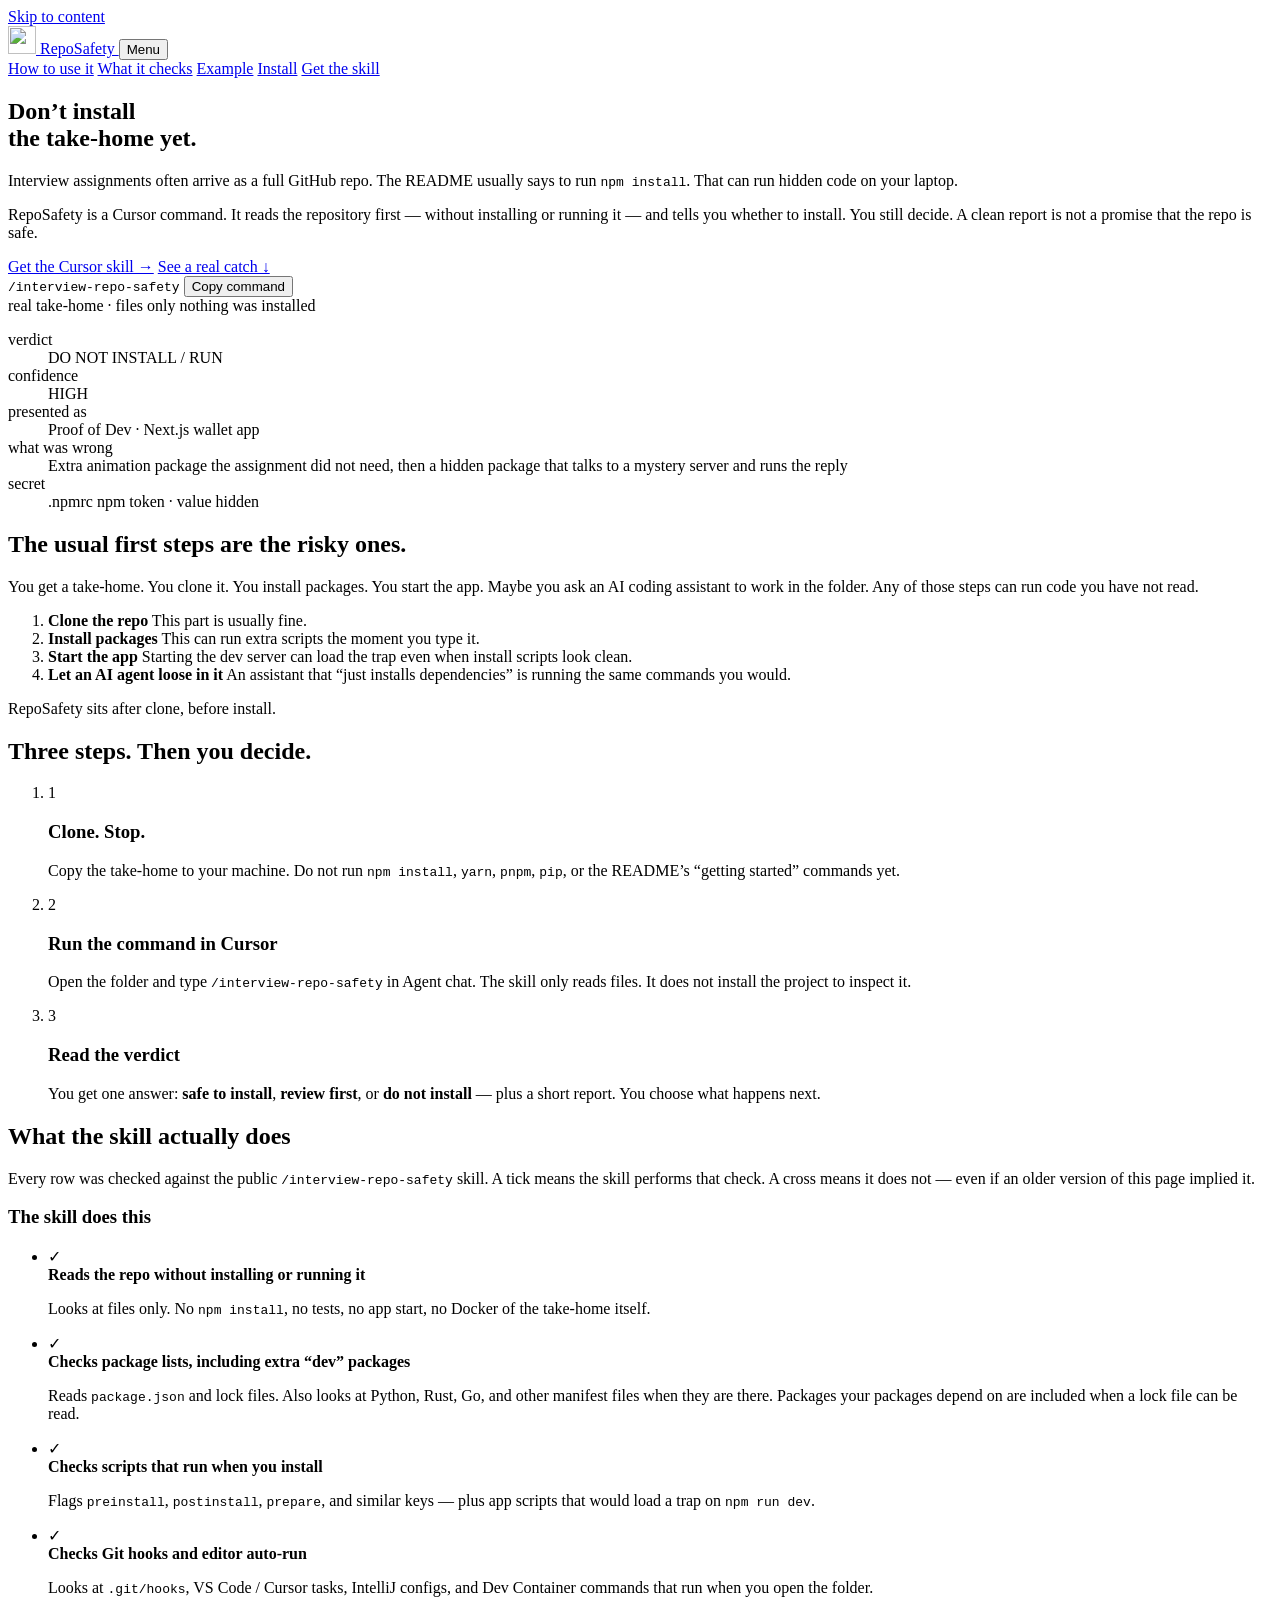
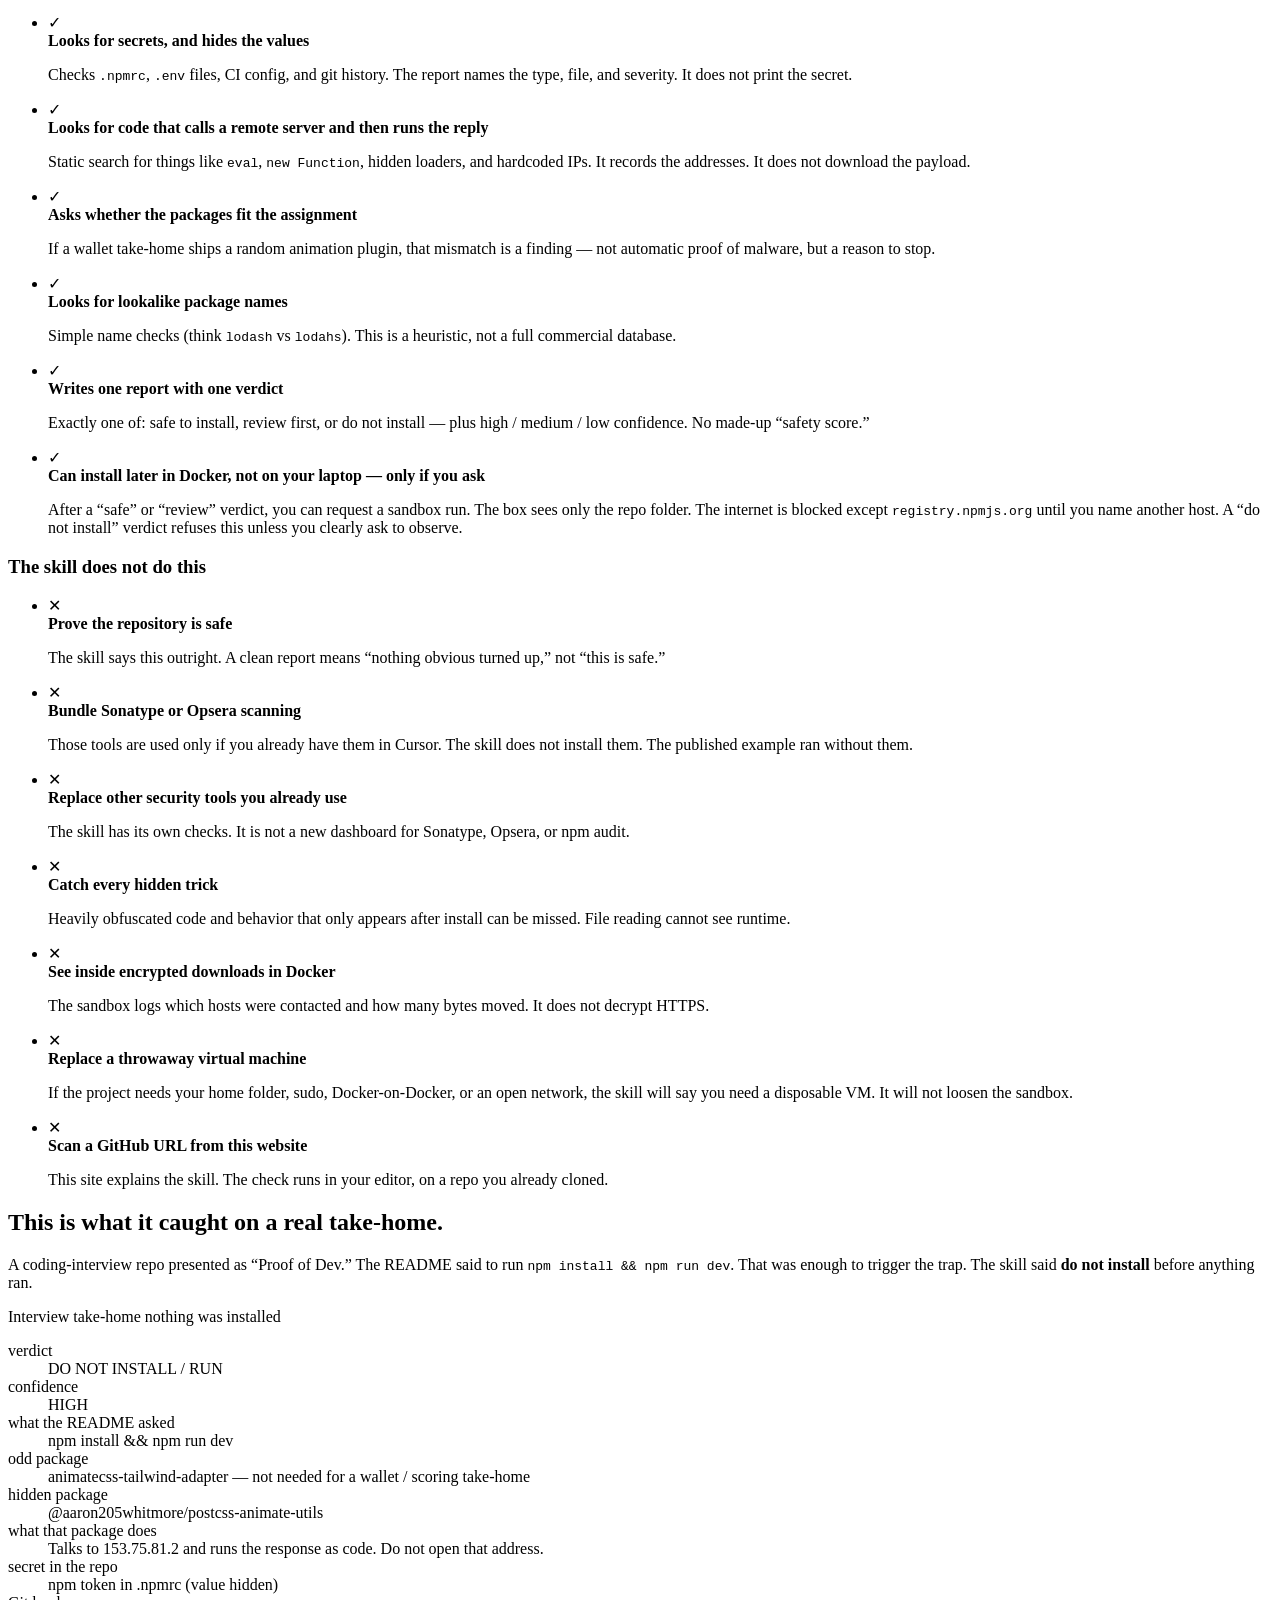
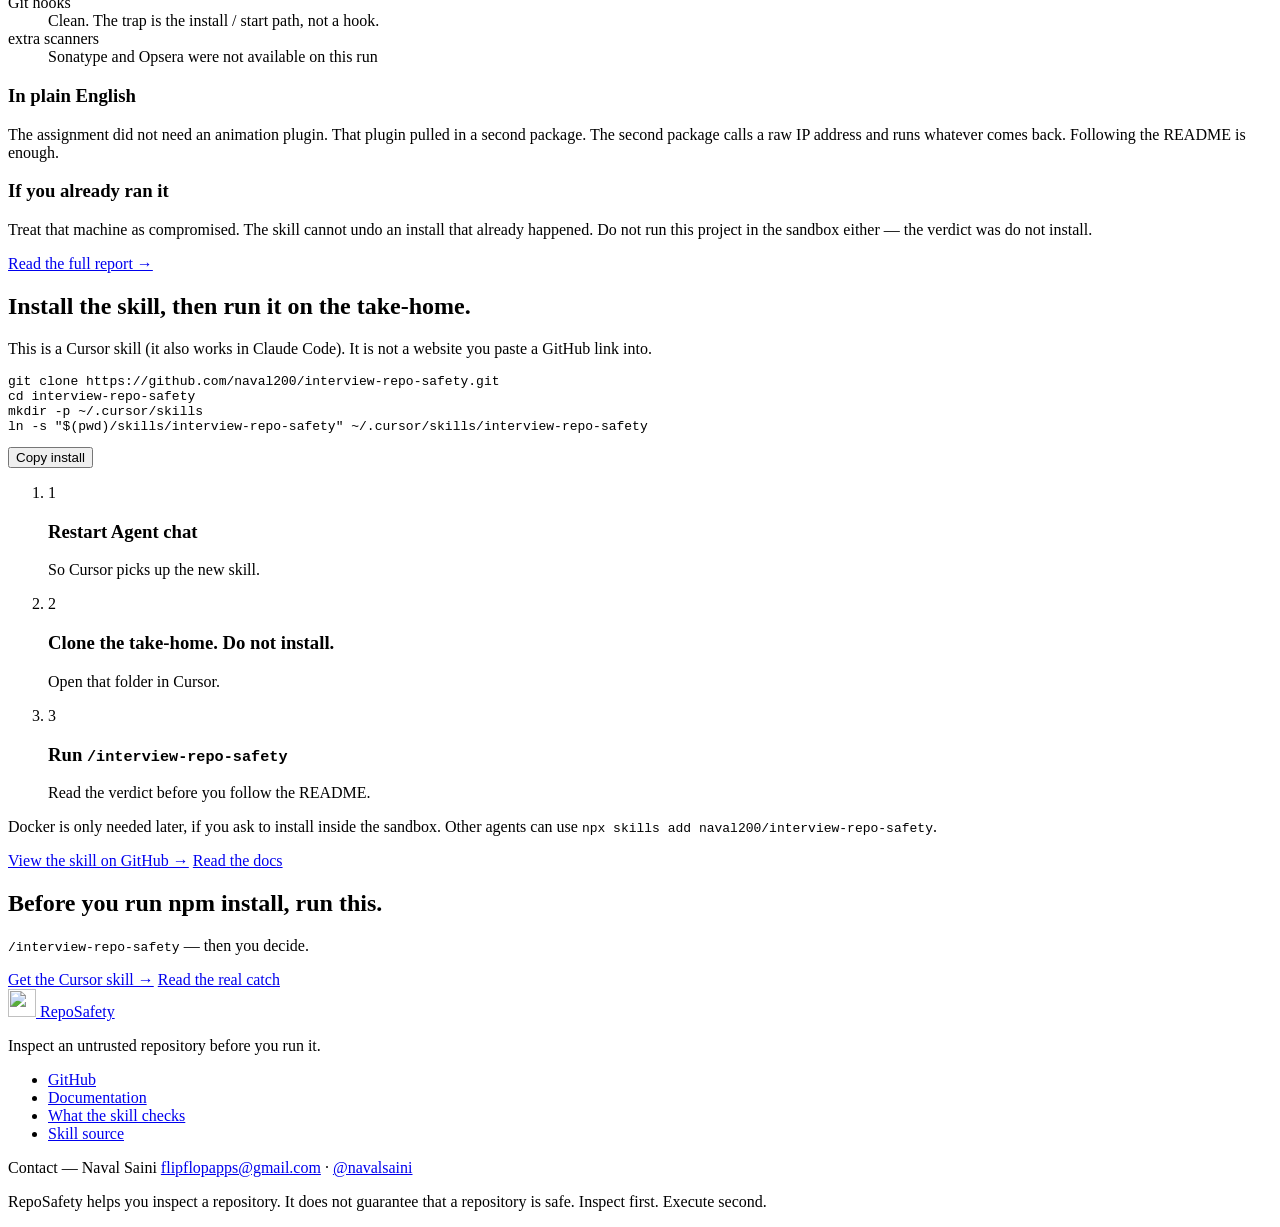
==== commit be78061b: "Fix 404 and nested-page links so Home, Example, and assets always resolve. GitHub Pages serves 404.h" ====
--- a/public/index.html
+++ b/public/index.html
@@ -8,7 +8,7 @@
       name="description"
       content="A Cursor command that reads an interview repository before you install it. It does not run the project. It does not prove the repo is safe."
     />
-    <link rel="icon" href="logo.png" type="image/png" />
+    <link rel="icon" href="/logo.png" type="image/png" />
     <link rel="canonical" href="https://www.reposafety.com/" />
     <meta property="og:title" content="RepoSafety — Don’t install the take-home yet" />
     <meta
@@ -16,7 +16,7 @@
       content="Read a take-home repository first. Then decide whether to install."
     />
     <meta property="og:image" content="https://www.reposafety.com/logo.png" />
-    <link rel="stylesheet" href="assets/site.css" />
+    <link rel="stylesheet" href="/assets/site.css" />
   </head>
   <body>
     <!--
@@ -30,8 +30,8 @@
     <a class="skip" href="#main">Skip to content</a>
     <header class="site-header" data-header>
       <div class="wrap bar">
-        <a class="brand" href="./">
-          <img src="logo.png" alt="" width="28" height="28" />
+        <a class="brand" href="/">
+          <img src="/logo.png" alt="" width="28" height="28" />
           RepoSafety
         </a>
         <button
@@ -460,7 +460,7 @@
           </article>
         </div>
         <p class="mt-1">
-          <a href="cases/antfarm-take-home/">Read the full report →</a>
+          <a href="/cases/antfarm-take-home/">Read the full report →</a>
         </p>
       </section>
 
@@ -539,8 +539,8 @@
     </main>
 
     <footer class="wrap site-footer">
-      <a class="brand" href="./">
-        <img src="logo.png" alt="" width="28" height="28" />
+      <a class="brand" href="/">
+        <img src="/logo.png" alt="" width="28" height="28" />
         RepoSafety
       </a>
       <p>Inspect an untrusted repository before you run it.</p>
@@ -575,6 +575,6 @@
         repository is safe. Inspect first. Execute second.
       </p>
     </footer>
-    <script src="assets/site.js"></script>
+    <script src="/assets/site.js"></script>
   </body>
 </html>
